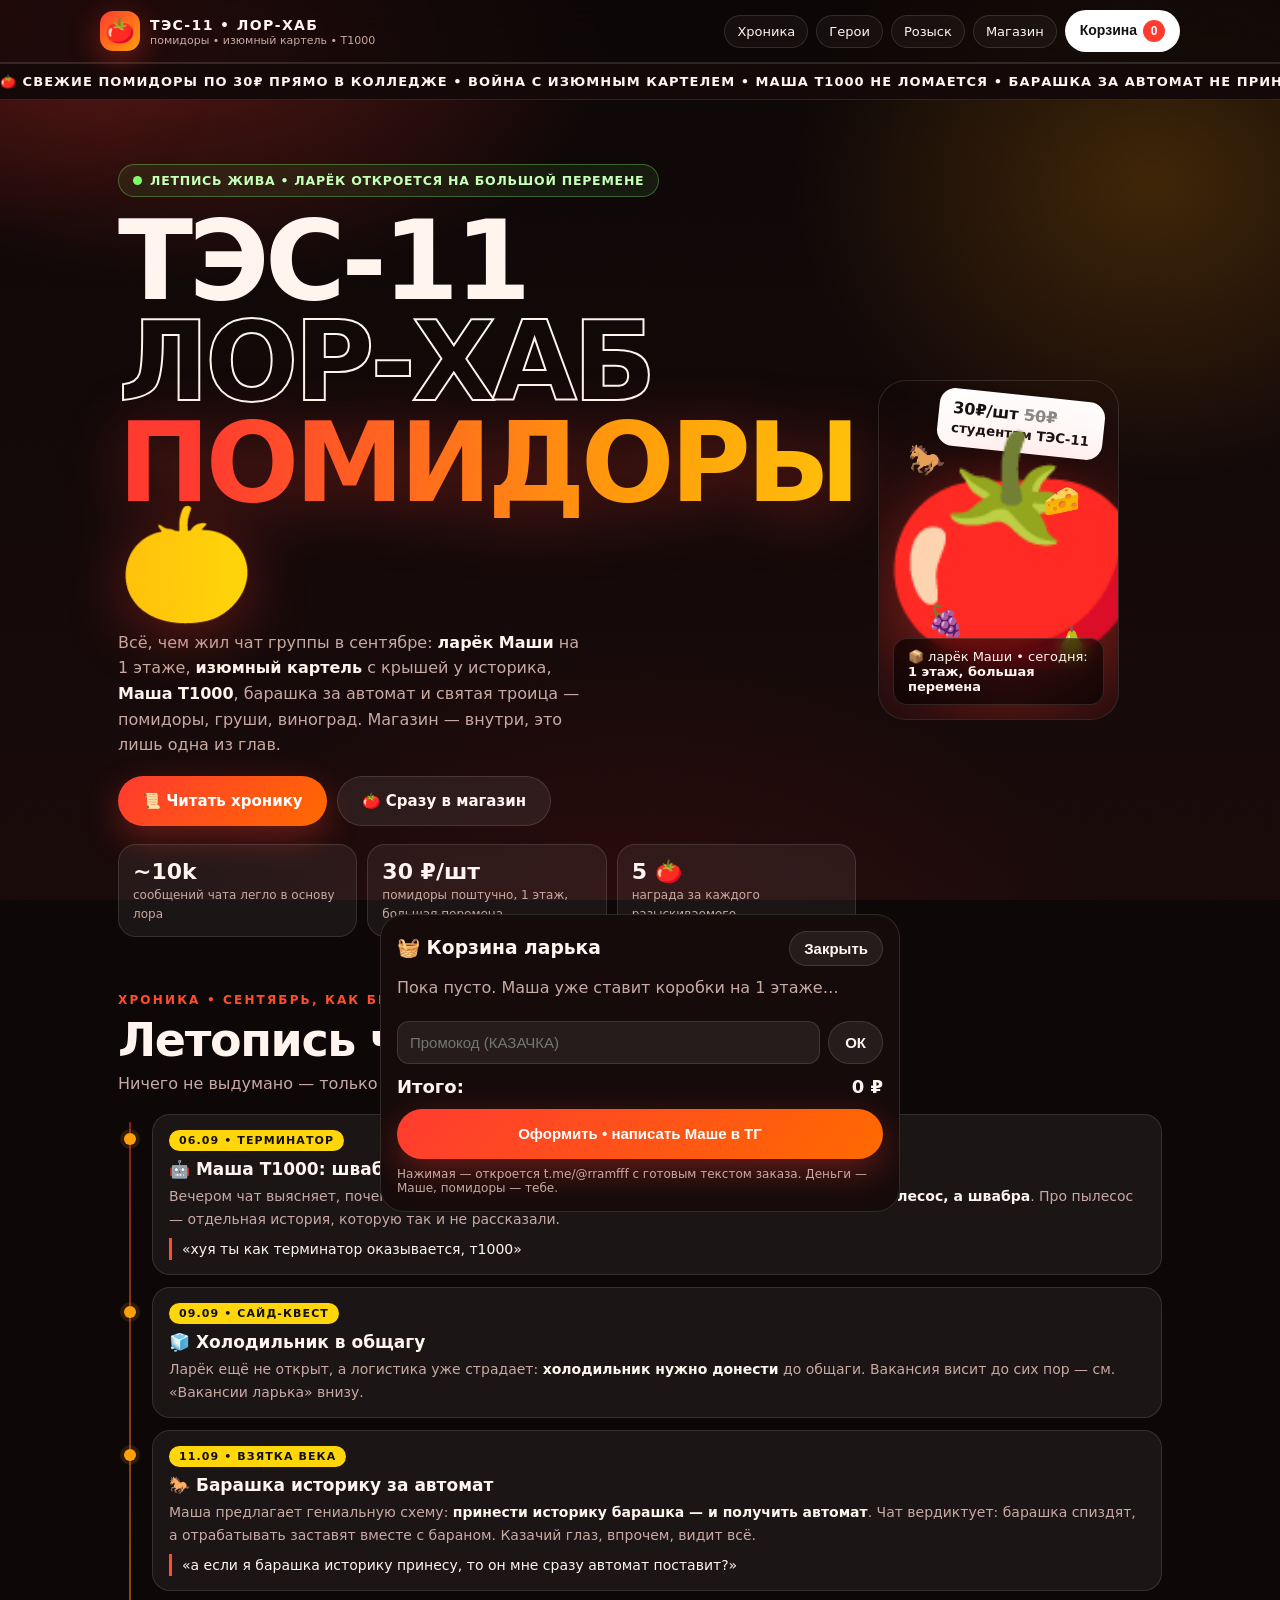
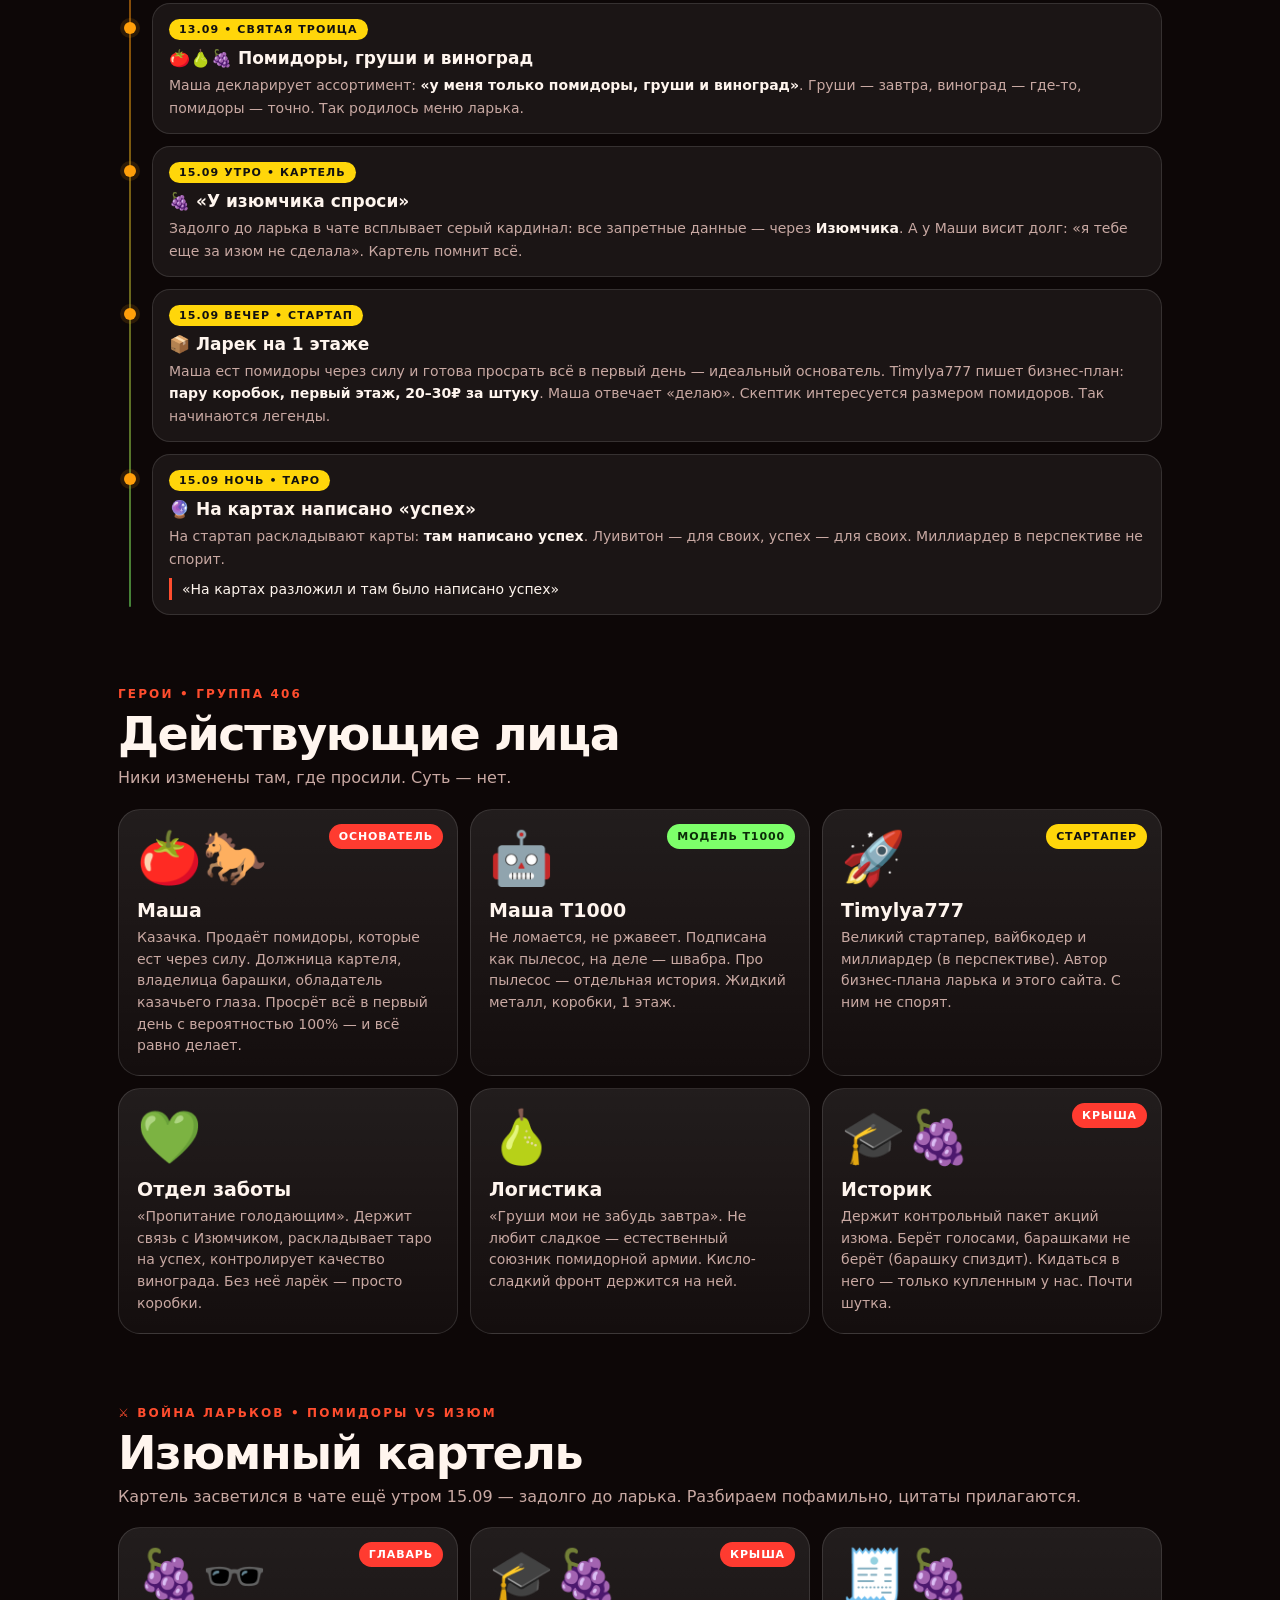
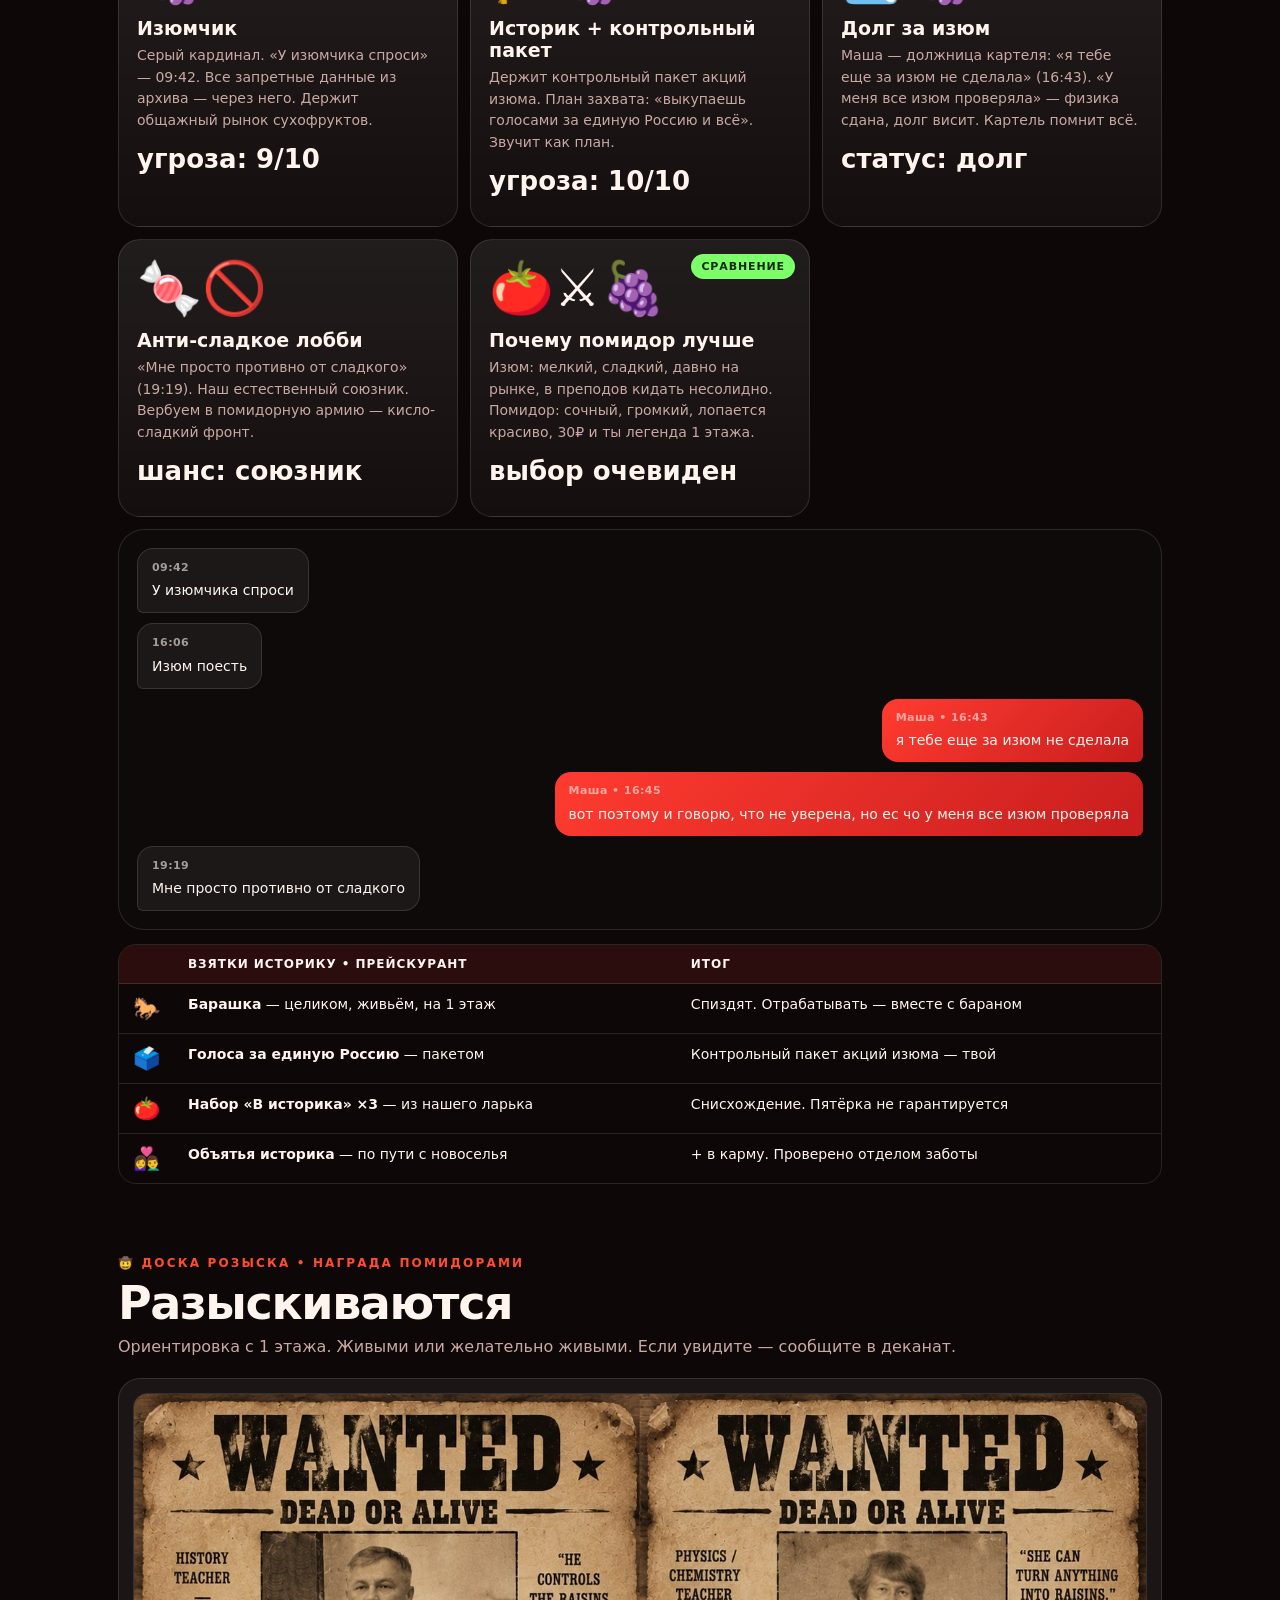
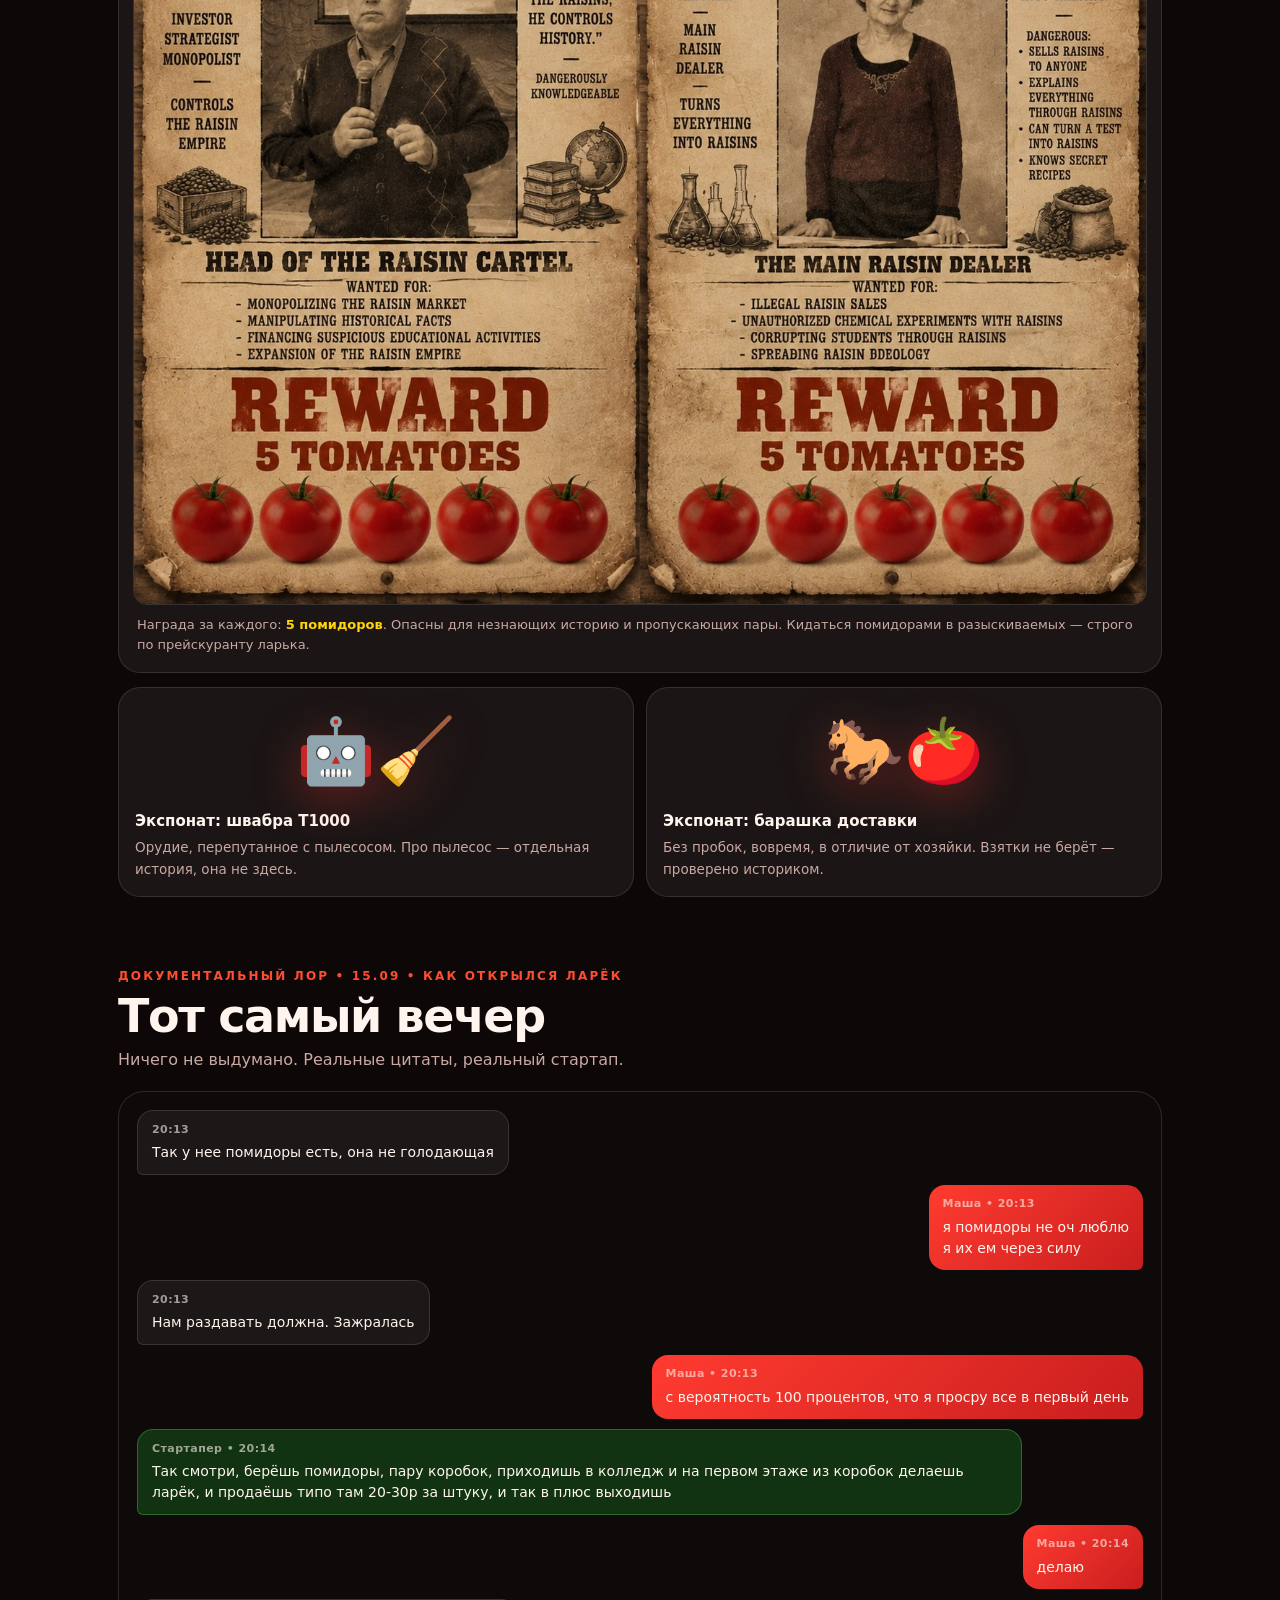
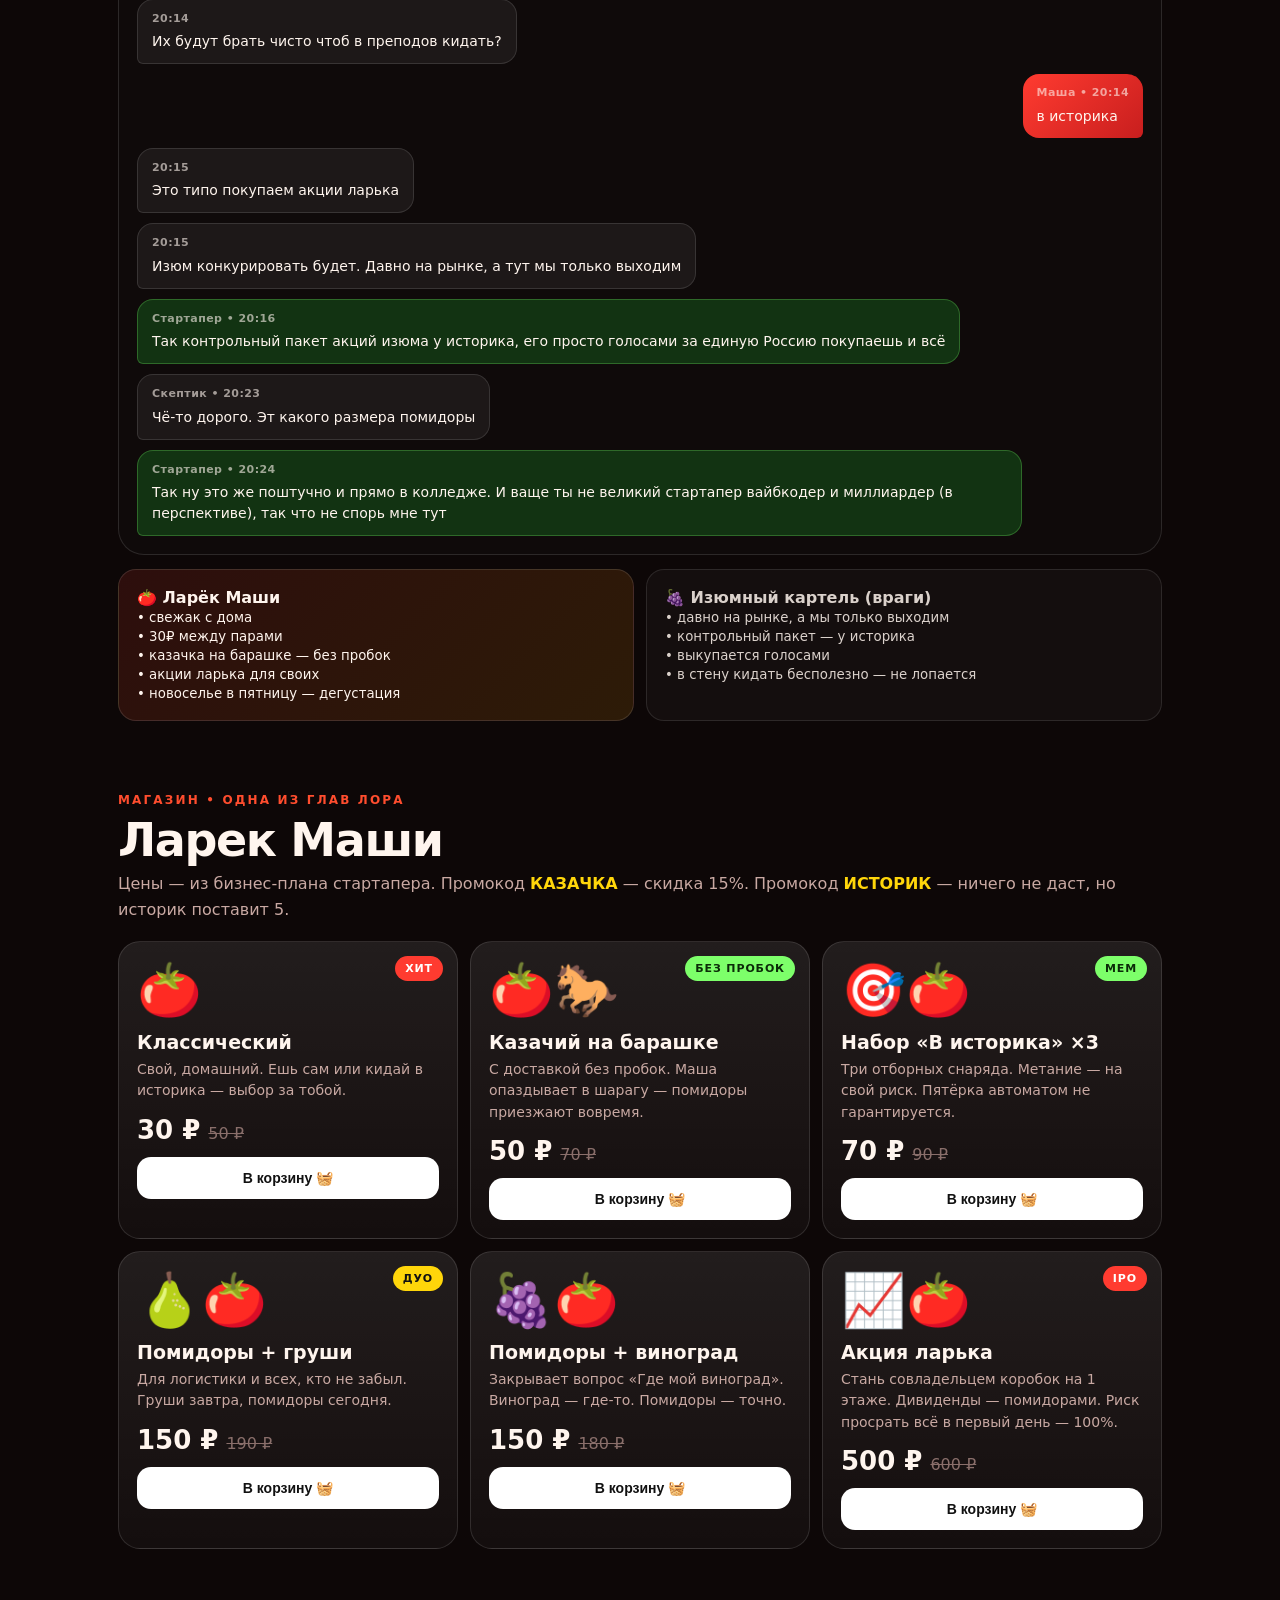
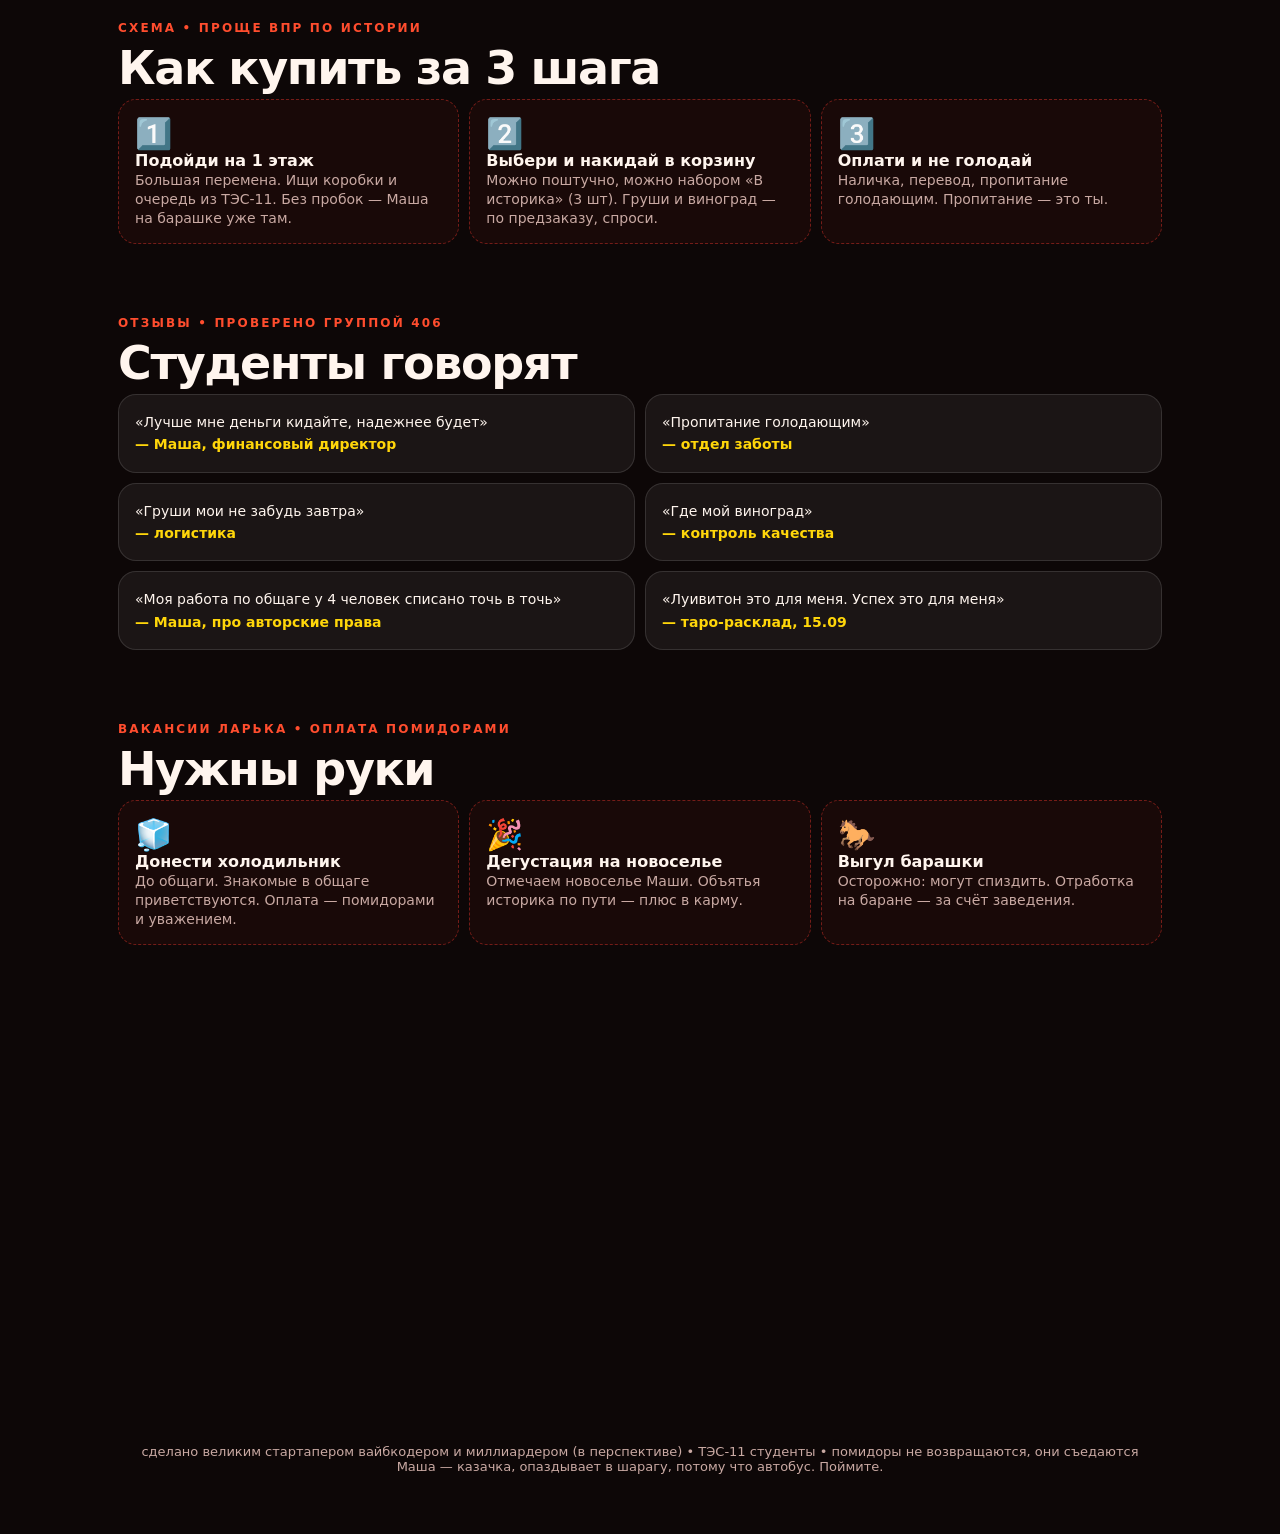
==== index.html @ 666fe6f1 "feat: лор-хаб ТЭС-11 — хроника, герои, прейскурант взяток, вакансии; магазин как раздел" ====
<!DOCTYPE html>
<html lang="ru">
<head>
<meta charset="UTF-8">
<meta name="viewport" content="width=device-width, initial-scale=1.0, viewport-fit=cover">
<title>ТЭС-11 • ЛОР-ХАБ — помидоры, изюмный картель и Маша Т1000</title>
<meta name="description" content="Лор чата ТЭС-11: ларек Маши с помидорами, изюмный картель, барашка за автомат, доска розыска. Магазин внутри.">
<meta property="og:title" content="ТЭС-11 • ЛОР-ХАБ 🍅">
<meta property="og:description" content="Помидоры, изюмный картель, Маша Т1000. Магазин внутри — по 30₽.">
<meta property="og:image" content="img/rozysk-v2.jpg">
<style>
*{margin:0;padding:0;box-sizing:border-box}
:root{
  --bg:#0d0707; --bg2:#1a0b0b; --card:rgba(255,255,255,.06);
  --red:#ff3b30; --tom:#ff4d2e; --green:#7dff6a; --yellow:#ffd60a;
  --txt:#fff5ee; --mut:#c9a9a3; --line:rgba(255,255,255,.12);
  --r:22px;
}
html{scroll-behavior:smooth}
body{background:var(--bg);color:var(--txt);font-family:system-ui,-apple-system,'Segoe UI',Roboto,Arial,sans-serif;overflow-x:hidden;min-height:100vh}
body::before{content:"";position:fixed;inset:0;z-index:-2;
  background:
    radial-gradient(700px 400px at 15% 5%, #ff3b3044, transparent 60%),
    radial-gradient(600px 500px at 90% 20%, #ff9f0a33, transparent 60%),
    radial-gradient(800px 600px at 50% 110%, #7d101033, transparent 60%),
    linear-gradient(180deg,#0d0707,#1a0b0b);}
.grain{position:fixed;inset:0;z-index:50;pointer-events:none;opacity:.07;mix-blend-mode:overlay;
  background-image:url("data:image/svg+xml,%3Csvg xmlns='http://www.w3.org/2000/svg' width='120' height='120'%3E%3Cfilter id='n'%3E%3CfeTurbulence baseFrequency='.9'/%3E%3C/filter%3E%3Crect width='120' height='120' filter='url(%23n)' opacity='.6'/%3E%3C/svg%3E");}
#glow{position:fixed;width:520px;height:520px;left:0;top:0;z-index:-1;pointer-events:none;
  background:radial-gradient(circle, #ff3b3026, transparent 65%);transform:translate(-50%,-50%);}
.wrap{max-width:1080px;margin:0 auto;padding:0 18px}
/* NAV */
nav{position:sticky;top:0;z-index:20;backdrop-filter:blur(16px);background:rgba(13,7,7,.72);border-bottom:1px solid var(--line)}
.nav-in{display:flex;align-items:center;gap:10px;padding:10px 0}
.logo{width:40px;height:40px;flex:none;border-radius:13px;display:grid;place-items:center;font-size:24px;
  background:linear-gradient(135deg,#ff3b30,#ff9f0a);box-shadow:0 8px 30px #ff3b3066;animation:bob 3s ease-in-out infinite}
@keyframes bob{0%,100%{transform:rotate(-6deg) scale(1)}50%{transform:rotate(6deg) scale(1.07)}}
.brand{min-width:0}
.brand b{font-size:14px;letter-spacing:.1em;white-space:nowrap}
.brand span{display:block;font-size:11px;color:var(--mut);white-space:nowrap;overflow:hidden;text-overflow:ellipsis}
.nav-links{margin-left:auto;display:flex;gap:8px;align-items:center;flex:none}
.nav-links a{color:var(--txt);text-decoration:none;font-size:13px;padding:8px 12px;border-radius:100px;border:1px solid var(--line);background:rgba(255,255,255,.04);white-space:nowrap}
.cart-btn{cursor:pointer;border:1px solid var(--line);background:#fff;color:#111;font-weight:800;border-radius:100px;padding:9px 14px;font-size:14px;white-space:nowrap;-webkit-tap-highlight-color:transparent}
@media(max-width:760px){
  .nav-links a{display:none}
  .brand b{font-size:12.5px}
  .brand span{font-size:10.5px}
  .cart-btn{padding:8px 12px;font-size:13px}
}
.cart-btn i{font-style:normal;background:#ff3b30;color:#fff;border-radius:100px;min-width:22px;height:22px;display:inline-grid;place-items:center;font-size:12px;padding:0 6px;margin-left:6px}
/* MARQUEE */
.marquee{overflow:hidden;white-space:nowrap;border-block:1px solid var(--line);background:#140808;padding:10px 0;font-weight:800;letter-spacing:.08em;font-size:13px}
.marquee div{display:inline-block;animation:mq 18s linear infinite}
@keyframes mq{to{transform:translateX(-50%)}}
/* HERO */
.hero{padding:44px 0 10px;display:grid;gap:22px}
@media(min-width:860px){.hero{grid-template-columns:1.15fr .85fr;align-items:center;padding:64px 0 20px}}
.badge{display:inline-flex;gap:8px;align-items:center;font-size:12.5px;font-weight:700;letter-spacing:.06em;
  border:1px solid #7dff6a55;background:#7dff6a14;color:#c6ffb8;padding:8px 14px;border-radius:100px}
.pulse{width:9px;height:9px;border-radius:50%;background:var(--green);box-shadow:0 0 0 0 #7dff6a88;animation:pl 1.6s infinite}
@keyframes pl{70%{box-shadow:0 0 0 10px transparent}100%{box-shadow:0 0 0 0 transparent}}
h1{font-size:clamp(40px,12vw,110px);line-height:.92;font-weight:900;letter-spacing:-.04em;margin:14px 0;overflow-wrap:break-word}
h1 .stroke{color:transparent;-webkit-text-stroke:2px var(--txt)}
h1 .tom{background:linear-gradient(92deg,#ff3b30 10%,#ff9f0a 60%,#ffd60a);-webkit-background-clip:text;background-clip:text;color:transparent;filter:drop-shadow(0 10px 30px #ff3b3055)}
.sub{color:var(--mut);font-size:16px;line-height:1.6;max-width:46ch}
.sub b{color:var(--txt)}
.cta-row{display:flex;gap:10px;flex-wrap:wrap;margin-top:18px}
.btn{border:0;cursor:pointer;border-radius:100px;padding:15px 24px;font-weight:900;font-size:15px;text-decoration:none;display:inline-flex;align-items:center;gap:8px}
.btn-red{background:linear-gradient(135deg,#ff3b30,#ff6a00);color:#fff;box-shadow:0 12px 34px #ff3b3055;transition:.2s}
.btn-red:hover{transform:translateY(-2px) scale(1.02)}
.btn-ghost{background:rgba(255,255,255,.07);color:var(--txt);border:1px solid var(--line)}
.stats{display:flex;gap:10px;flex-wrap:wrap;margin-top:18px}
.stat{flex:1;min-width:130px;background:var(--card);border:1px solid var(--line);border-radius:18px;padding:14px}
.stat b{font-size:22px;display:block}
.stat span{font-size:12px;color:var(--mut)}
/* Tomato visual */
.tom-stage{position:relative;min-height:340px;display:grid;place-items:center;background:radial-gradient(circle at 50% 60%, #ff3b3028, transparent 65%);border:1px solid var(--line);border-radius:28px;overflow:hidden}
.tom-big{font-size:clamp(140px,28vw,220px);filter:drop-shadow(0 30px 60px #ff3b3088);animation:bob 4s ease-in-out infinite;user-select:none}
.float{position:absolute;font-size:30px;opacity:.9;animation:fl 6s ease-in-out infinite}
@keyframes fl{0%,100%{transform:translateY(0) rotate(-10deg)}50%{transform:translateY(-22px) rotate(12deg)}}
.price-tag{position:absolute;right:14px;top:14px;background:#fff;color:#111;font-weight:900;border-radius:16px;padding:10px 14px;rotate:6deg;box-shadow:0 10px 30px #0008}
.price-tag s{color:#888;font-weight:600}
.larek{position:absolute;left:14px;bottom:14px;max-width:calc(100% - 28px);background:rgba(0,0,0,.6);backdrop-filter:blur(8px);border:1px solid var(--line);border-radius:14px;padding:10px 14px;font-size:13px}
@media(max-width:600px){
  .tom-stage{min-height:280px}
  .tom-big{font-size:min(44vw,170px)}
  .stats{gap:8px}
  .stat{min-width:calc(50% - 4px);flex:1 1 calc(50% - 4px);padding:12px}
  .stat b{font-size:19px}
  section{padding:28px 0}
  .card p{min-height:0}
}
/* SECTION */
section{padding:36px 0}
h2{font-size:clamp(28px,5vw,46px);letter-spacing:-.03em;line-height:1;margin-bottom:8px}
.kicker{color:var(--tom);font-weight:800;letter-spacing:.18em;font-size:12px;margin-bottom:10px}
.lead{color:var(--mut);margin-bottom:18px;line-height:1.6}
/* TIMELINE */
.tl{position:relative;display:grid;gap:12px;margin-top:6px}
.tl::before{content:"";position:absolute;left:11px;top:8px;bottom:8px;width:2px;background:linear-gradient(180deg,#ff3b30,#ff9f0a,#7dff6a);opacity:.5;border-radius:2px}
.tl-item{position:relative;margin-left:34px;background:var(--card);border:1px solid var(--line);border-radius:18px;padding:14px 16px}
.tl-item::before{content:"";position:absolute;left:-29px;top:18px;width:12px;height:12px;border-radius:50%;background:#ff9f0a;box-shadow:0 0 0 4px #ff9f0a22}
.tl-date{display:inline-block;font-size:11px;font-weight:800;letter-spacing:.1em;color:#111;background:var(--yellow);border-radius:100px;padding:4px 10px;margin-bottom:8px}
.tl-item h3{font-size:17px;margin-bottom:6px}
.tl-item p{color:var(--mut);font-size:14px;line-height:1.6}
.tl-item p b{color:var(--txt)}
.tl-item q{display:block;color:var(--txt);font-size:14px;line-height:1.6;border-left:3px solid var(--tom);padding-left:10px;margin-top:8px;quotes:"«" "»"}
/* CATALOG */
.grid{display:grid;gap:12px}
@media(min-width:720px){.grid{grid-template-columns:1fr 1fr}}
@media(min-width:1020px){.grid{grid-template-columns:1fr 1fr 1fr}}
.card{background:linear-gradient(180deg,rgba(255,255,255,.09),rgba(255,255,255,.03));border:1px solid var(--line);border-radius:var(--r);padding:18px;position:relative;overflow:hidden;transition:.2s}
.card:hover{transform:translateY(-4px);border-color:#ff3b3066}
.card .em{font-size:52px}
.card h3{margin:10px 0 6px;font-size:19px}
.card p{color:var(--mut);font-size:14px;line-height:1.55;min-height:44px}
.tag{position:absolute;top:14px;right:14px;font-size:11px;font-weight:800;letter-spacing:.08em;background:var(--yellow);color:#111;padding:6px 10px;border-radius:100px}
.tag.hot{background:#ff3b30;color:#fff}
.tag.meme{background:#7dff6a;color:#0b2b08}
.price{display:flex;align-items:baseline;gap:8px;margin:12px 0}
.price b{font-size:26px}
.price s{color:#8a6f6b}
.add{width:100%;border:0;cursor:pointer;border-radius:14px;padding:13px;font-weight:900;font-size:14px;background:#fff;color:#111}
.add:hover{background:var(--yellow)}
/* CHAT */
.chat{background:#0f0a0a;border:1px solid var(--line);border-radius:26px;padding:18px;display:grid;gap:10px}
.msg{max-width:88%;padding:11px 14px;border-radius:16px;font-size:14px;line-height:1.5;border:1px solid var(--line);overflow-wrap:anywhere}
.msg small{display:block;opacity:.6;font-size:11px;margin-bottom:4px;font-weight:700;letter-spacing:.04em}
.m-left{background:rgba(255,255,255,.06);border-bottom-left-radius:6px;justify-self:start}
.m-right{background:linear-gradient(135deg,#ff3b30,#c81e1e);border:0;justify-self:end;border-bottom-right-radius:6px}
.m-green{background:#123312;border-color:#7dff6a44;justify-self:start;border-bottom-left-radius:6px}
/* STEPS / VS */
.steps{display:grid;gap:10px}
@media(min-width:760px){.steps{grid-template-columns:1fr 1fr 1fr}}
.step{border:1px dashed #ff3b3066;border-radius:18px;padding:16px;background:#ff3b300d}
.step b{font-size:30px}
.vs{display:grid;gap:12px;margin-top:14px}
@media(min-width:760px){.vs{grid-template-columns:1fr 1fr}}
.vs div{border-radius:18px;padding:18px;border:1px solid var(--line)}
.vs .us{background:linear-gradient(135deg,#ff3b3022,#ff9f0a22)}
.vs .them{background:rgba(255,255,255,.04);opacity:.85}
/* BRIBE TABLE */
.bribe{width:100%;border-collapse:separate;border-spacing:0;margin-top:14px;font-size:14px;overflow:hidden;border:1px solid var(--line);border-radius:18px}
.bribe th,.bribe td{text-align:left;padding:12px 14px;border-bottom:1px solid var(--line);vertical-align:top}
.bribe tr:last-child th,.bribe tr:last-child td{border-bottom:0}
.bribe th{background:rgba(255,59,48,.12);font-size:12px;letter-spacing:.08em}
.bribe td:first-child{font-size:22px;text-align:center;width:52px}
/* REVIEWS */
.rev{display:grid;gap:10px}
@media(min-width:760px){.rev{grid-template-columns:1fr 1fr}}
.rev blockquote{background:var(--card);border:1px solid var(--line);border-radius:18px;padding:16px;font-size:14px;line-height:1.6}
.rev blockquote b{color:var(--yellow)}
/* ORDER */
.order{background:linear-gradient(135deg,#ff3b30,#a31212);border-radius:28px;padding:26px;position:relative;overflow:hidden}
.order::after{content:"🍅";position:absolute;right:-20px;bottom:-40px;font-size:200px;opacity:.18;rotate:-12deg}
.order h2{color:#fff}
.form{display:grid;gap:10px;margin-top:16px;position:relative;z-index:1}
.form input,.form select{background:rgba(0,0,0,.35);border:1px solid rgba(255,255,255,.3);color:#fff;border-radius:14px;padding:14px;font-size:15px;width:100%;outline:none}
.form input::placeholder{color:#ffd9d4}
.form button{border:0;border-radius:14px;padding:16px;font-weight:900;font-size:16px;background:#fff;cursor:pointer}
/* CART drawer */
#scrim{position:fixed;inset:0;z-index:55;background:rgba(0,0,0,.55);opacity:0;pointer-events:none;transition:.3s}
#scrim.open{opacity:1;pointer-events:auto}
#drawer{position:fixed;left:0;right:0;bottom:0;z-index:60;background:#160b0b;border-top:1px solid var(--line);border-radius:24px 24px 0 0;padding:16px 16px calc(16px + env(safe-area-inset-bottom));transform:translateY(110%);transition:.3s;max-height:88vh;max-height:88dvh;overflow-y:auto;overflow-x:hidden;overscroll-behavior:contain;-webkit-overflow-scrolling:touch}
#drawer.open{transform:none}
@media(min-width:640px){#drawer{left:50%;right:auto;bottom:16px;width:min(520px,calc(100vw - 32px));transform:translate(-50%,110%);border:1px solid var(--line);border-radius:24px}#drawer.open{transform:translate(-50%,0)}}
#drawer .row{display:flex;flex-wrap:wrap;justify-content:space-between;align-items:center;gap:6px 10px;padding:10px 0;border-bottom:1px dashed rgba(255,255,255,.14);font-size:14px;min-width:0}
#drawer .row>span:first-child{flex:1 1 150px;min-width:0;overflow-wrap:anywhere;word-break:break-word;line-height:1.4}
#drawer .qty{flex:none;white-space:nowrap;display:flex;align-items:center;gap:6px;margin-left:auto;max-width:100%}
#drawer .qty button{background:none;border:1px solid var(--line);color:#fff;border-radius:10px;min-width:34px;min-height:34px;font-size:16px;cursor:pointer;-webkit-tap-highlight-color:transparent}
.promo{display:flex;gap:8px;margin:12px 0;flex-wrap:wrap}
.promo input{flex:1 1 160px;min-width:0;background:rgba(255,255,255,.07);border:1px solid var(--line);border-radius:12px;padding:12px;color:#fff;font-size:15px}
.promo button{flex:none}
#checkoutBtn{white-space:normal;text-align:center;line-height:1.35;overflow-wrap:anywhere}
@media(max-width:480px){
  #drawer{padding:14px 12px calc(14px + env(safe-area-inset-bottom))}
  #drawer .row{font-size:13px}
  #drawer .qty button{min-width:32px;min-height:32px}
  .promo button{flex:1 1 100%;padding:12px}
}
footer{padding:30px 0 60px;color:var(--mut);font-size:13px;text-align:center}
.poster{margin-top:14px;background:var(--card);border:1px solid var(--line);border-radius:22px;padding:14px}
.poster img{width:100%;height:auto;display:block;border-radius:14px;border:1px solid var(--line)}
.poster figcaption{color:var(--mut);font-size:13px;line-height:1.6;padding:10px 4px 2px}
.poster figcaption b{color:var(--yellow)}
.gallery{display:grid;gap:12px;margin-top:14px}
@media(min-width:760px){.gallery{grid-template-columns:1fr 1fr}}
.shot{border:1px solid var(--line);border-radius:22px;overflow:hidden;background:var(--card)}
.shot .art{font-size:64px;text-align:center;padding:26px 12px 8px;filter:drop-shadow(0 12px 24px #ff3b3055)}
.shot figcaption{padding:12px 16px 16px;font-size:13.5px;line-height:1.6;color:var(--mut)}
.shot figcaption b{color:var(--txt);display:block;font-size:15px;margin-bottom:4px}
.reveal{opacity:0;transform:translateY(18px);transition:.6s}
.reveal.on{opacity:1;transform:none}
#boom{position:fixed;inset:0;pointer-events:none;z-index:99;font-size:28px}
</style>
</head>
<body>
<div class="grain"></div><div id="glow"></div><div id="boom"></div>

<nav><div class="wrap nav-in">
  <div class="logo">🍅</div>
  <div class="brand"><b>ТЭС-11 • ЛОР-ХАБ</b><span>помидоры • изюмный картель • Т1000</span></div>
  <div class="nav-links">
    <a href="#lore">Хроника</a>
    <a href="#heroes">Герои</a>
    <a href="#rozysk">Розыск</a>
    <a href="#catalog">Магазин</a>
    <button class="cart-btn" onclick="toggleCart()">Корзина<i id="count">0</i></button>
  </div>
</div></nav>

<div class="marquee"><div>🍅 СВЕЖИЕ ПОМИДОРЫ ПО 30₽ ПРЯМО В КОЛЛЕДЖЕ • ВОЙНА С ИЗЮМНЫМ КАРТЕЛЕМ • МАША Т1000 НЕ ЛОМАЕТСЯ • БАРАШКА ЗА АВТОМАТ НЕ ПРИНИМАЕТСЯ • КАЗАЧИЙ ГЛАЗ ВИДИТ ВСЁ • ГРУШИ НЕ ЗАБУДЬ •&nbsp;🍅 СВЕЖИЕ ПОМИДОРЫ ПО 30₽ ПРЯМО В КОЛЛЕДЖЕ • ВОЙНА С ИЗЮМНЫМ КАРТЕЛЕМ • МАША Т1000 НЕ ЛОМАЕТСЯ • БАРАШКА ЗА АВТОМАТ НЕ ПРИНИМАЕТСЯ • КАЗАЧИЙ ГЛАЗ ВИДИТ ВСЁ • ГРУШИ НЕ ЗАБУДЬ •&nbsp;</div></div>

<div class="wrap">
<header class="hero">
  <div>
    <span class="badge"><span class="pulse"></span><span id="open">ЛЕТПИСЬ ЖИВА • ЗАПИСАНО ИЗ ЧАТА</span></span>
    <h1>ТЭС-11<br><span class="stroke">ЛОР-ХАБ</span><br><span class="tom">ПОМИДОРЫ 🍅</span></h1>
    <p class="sub">Всё, чем жил чат группы в сентябре: <b>ларёк Маши</b> на 1 этаже, <b>изюмный картель</b> с крышей у историка, <b>Маша Т1000</b>, барашка за автомат и святая троица — помидоры, груши, виноград. Магазин — внутри, это лишь одна из глав.</p>
    <div class="cta-row">
      <a class="btn btn-red" href="#lore">📜 Читать хронику</a>
      <a class="btn btn-ghost" href="#catalog">🍅 Сразу в магазин</a>
    </div>
    <div class="stats">
      <div class="stat"><b>~10k</b><span>сообщений чата легло в основу лора</span></div>
      <div class="stat"><b>30 ₽/шт</b><span>помидоры поштучно, 1 этаж, большая перемена</span></div>
      <div class="stat"><b>5 🍅</b><span>награда за каждого разыскиваемого</span></div>
    </div>
  </div>
  <div class="tom-stage">
    <div class="price-tag">30₽/шт <s>50₽</s><br><small>студентам ТЭС-11</small></div>
    <div class="tom-big">🍅</div>
    <span class="float" style="left:12%;top:18%">🐎</span>
    <span class="float" style="right:16%;top:30%;animation-delay:1s">🧀</span>
    <span class="float" style="left:20%;bottom:24%;animation-delay:2s">🍇</span>
    <span class="float" style="right:12%;bottom:18%;animation-delay:.5s">🍐</span>
    <div class="larek">📦 ларёк Маши • сегодня: <b id="today">1 этаж, большая перемена</b></div>
  </div>
</header>

<section id="lore">
  <div class="kicker">ХРОНИКА • СЕНТЯБРЬ, КАК БЫЛО</div>
  <h2>Летопись чата</h2>
  <p class="lead">Ничего не выдумано — только реальные события. Даты настоящие.</p>
  <div class="tl">
    <div class="tl-item reveal"><span class="tl-date">06.09 • ТЕРМИНАТОР</span><h3>🤖 Маша Т1000: швабра, пылесос и отдельная история</h3><p>Вечером чат выясняет, почему Маша подписана как «пылесос». Оказывается — там <b>даже не пылесос, а швабра</b>. Про пылесос — отдельная история, которую так и не рассказали.</p><q>хуя ты как терминатор оказывается, т1000</q></div>
    <div class="tl-item reveal"><span class="tl-date">09.09 • САЙД-КВЕСТ</span><h3>🧊 Холодильник в общагу</h3><p>Ларёк ещё не открыт, а логистика уже страдает: <b>холодильник нужно донести</b> до общаги. Вакансия висит до сих пор — см. «Вакансии ларька» внизу.</p></div>
    <div class="tl-item reveal"><span class="tl-date">11.09 • ВЗЯТКА ВЕКА</span><h3>🐎 Барашка историку за автомат</h3><p>Маша предлагает гениальную схему: <b>принести историку барашка — и получить автомат</b>. Чат вердиктует: барашка спиздят, а отрабатывать заставят вместе с бараном. Казачий глаз, впрочем, видит всё.</p><q>а если я барашка историку принесу, то он мне сразу автомат поставит?</q></div>
    <div class="tl-item reveal"><span class="tl-date">13.09 • СВЯТАЯ ТРОИЦА</span><h3>🍅🍐🍇 Помидоры, груши и виноград</h3><p>Маша декларирует ассортимент: <b>«у меня только помидоры, груши и виноград»</b>. Груши — завтра, виноград — где-то, помидоры — точно. Так родилось меню ларька.</p></div>
    <div class="tl-item reveal"><span class="tl-date">15.09 УТРО • КАРТЕЛЬ</span><h3>🍇 «У изюмчика спроси»</h3><p>Задолго до ларька в чате всплывает серый кардинал: все запретные данные — через <b>Изюмчика</b>. А у Маши висит долг: «я тебе еще за изюм не сделала». Картель помнит всё.</p></div>
    <div class="tl-item reveal"><span class="tl-date">15.09 ВЕЧЕР • СТАРТАП</span><h3>📦 Ларек на 1 этаже</h3><p>Маша ест помидоры через силу и готова просрать всё в первый день — идеальный основатель. Timylya777 пишет бизнес-план: <b>пару коробок, первый этаж, 20–30₽ за штуку</b>. Маша отвечает «делаю». Скептик интересуется размером помидоров. Так начинаются легенды.</p></div>
    <div class="tl-item reveal"><span class="tl-date">15.09 НОЧЬ • ТАРО</span><h3>🔮 На картах написано «успех»</h3><p>На стартап раскладывают карты: <b>там написано успех</b>. Луивитон — для своих, успех — для своих. Миллиардер в перспективе не спорит.</p><q>На картах разложил и там было написано успех</q></div>
  </div>
</section>

<section id="heroes">
  <div class="kicker">ГЕРОИ • ГРУППА 406</div>
  <h2>Действующие лица</h2>
  <p class="lead">Ники изменены там, где просили. Суть — нет.</p>
  <div class="grid">
    <div class="card reveal on"><div class="em">🍅🐎</div><span class="tag hot">ОСНОВАТЕЛЬ</span><h3>Маша</h3><p>Казачка. Продаёт помидоры, которые ест через силу. Должница картеля, владелица барашки, обладатель казачьего глаза. Просрёт всё в первый день с вероятностью 100% — и всё равно делает.</p></div>
    <div class="card reveal on"><div class="em">🤖</div><span class="tag meme">МОДЕЛЬ Т1000</span><h3>Маша Т1000</h3><p>Не ломается, не ржавеет. Подписана как пылесос, на деле — швабра. Про пылесос — отдельная история. Жидкий металл, коробки, 1 этаж.</p></div>
    <div class="card reveal on"><div class="em">🚀</div><span class="tag">СТАРТАПЕР</span><h3>Timylya777</h3><p>Великий стартапер, вайбкодер и миллиардер (в перспективе). Автор бизнес-плана ларька и этого сайта. С ним не спорят.</p></div>
    <div class="card reveal on"><div class="em">💚</div><h3>Отдел заботы</h3><p>«Пропитание голодающим». Держит связь с Изюмчиком, раскладывает таро на успех, контролирует качество винограда. Без неё ларёк — просто коробки.</p></div>
    <div class="card reveal on"><div class="em">🍐</div><h3>Логистика</h3><p>«Груши мои не забудь завтра». Не любит сладкое — естественный союзник помидорной армии. Кисло-сладкий фронт держится на ней.</p></div>
    <div class="card reveal on"><div class="em">🎓🍇</div><span class="tag hot">КРЫША</span><h3>Историк</h3><p>Держит контрольный пакет акций изюма. Берёт голосами, барашками не берёт (барашку спиздит). Кидаться в него — только купленным у нас. Почти шутка.</p></div>
  </div>
</section>

<section id="enemies">
  <div class="kicker">⚔️ ВОЙНА ЛАРЬКОВ • ПОМИДОРЫ VS ИЗЮМ</div>
  <h2>Изюмный картель</h2>
  <p class="lead">Картель засветился в чате ещё утром 15.09 — задолго до ларька. Разбираем пофамильно, цитаты прилагаются.</p>
  <div class="grid">
    <div class="card reveal on"><div class="em">🍇🕶️</div><span class="tag hot">ГЛАВАРЬ</span><h3>Изюмчик</h3><p>Серый кардинал. «У изюмчика спроси» — 09:42. Все запретные данные из архива — через него. Держит общажный рынок сухофруктов.</p><div class="price"><b>угроза: 9/10</b></div></div>
    <div class="card reveal on"><div class="em">🎓🍇</div><span class="tag hot">КРЫША</span><h3>Историк + контрольный пакет</h3><p>Держит контрольный пакет акций изюма. План захвата: «выкупаешь голосами за единую Россию и всё». Звучит как план.</p><div class="price"><b>угроза: 10/10</b></div></div>
    <div class="card reveal on"><div class="em">🧾🍇</div><h3>Долг за изюм</h3><p>Маша — должница картеля: «я тебе еще за изюм не сделала» (16:43). «У меня все изюм проверяла» — физика сдана, долг висит. Картель помнит всё.</p><div class="price"><b>статус: долг</b></div></div>
    <div class="card reveal on"><div class="em">🍬🚫</div><h3>Анти-сладкое лобби</h3><p>«Мне просто противно от сладкого» (19:19). Наш естественный союзник. Вербуем в помидорную армию — кисло-сладкий фронт.</p><div class="price"><b>шанс: союзник</b></div></div>
    <div class="card reveal on"><div class="em">🍅⚔️🍇</div><span class="tag meme">СРАВНЕНИЕ</span><h3>Почему помидор лучше</h3><p>Изюм: мелкий, сладкий, давно на рынке, в преподов кидать несолидно.<br>Помидор: сочный, громкий, лопается красиво, 30₽ и ты легенда 1 этажа.</p><div class="price"><b>выбор очевиден</b></div></div>
  </div>
  <div class="chat reveal" style="margin-top:12px">
    <div class="msg m-left"><small>09:42</small>У изюмчика спроси</div>
    <div class="msg m-left"><small>16:06</small>Изюм поесть</div>
    <div class="msg m-right"><small>Маша • 16:43</small>я тебе еще за изюм не сделала</div>
    <div class="msg m-right"><small>Маша • 16:45</small>вот поэтому и говорю, что не уверена, но ес чо у меня все изюм проверяла</div>
    <div class="msg m-left"><small>19:19</small>Мне просто противно от сладкого</div>
  </div>
  <table class="bribe reveal">
    <tr><th></th><th>ВЗЯТКИ ИСТОРИКУ • ПРЕЙСКУРАНТ</th><th>ИТОГ</th></tr>
    <tr><td>🐎</td><td><b>Барашка</b> — целиком, живьём, на 1 этаж</td><td>Спиздят. Отрабатывать — вместе с бараном</td></tr>
    <tr><td>🗳️</td><td><b>Голоса за единую Россию</b> — пакетом</td><td>Контрольный пакет акций изюма — твой</td></tr>
    <tr><td>🍅</td><td><b>Набор «В историка» ×3</b> — из нашего ларька</td><td>Снисхождение. Пятёрка не гарантируется</td></tr>
    <tr><td>👩‍❤️‍👨</td><td><b>Объятья историка</b> — по пути с новоселья</td><td>+ в карму. Проверено отделом заботы</td></tr>
  </table>
</section>

<section id="rozysk">
  <div class="kicker">🤠 ДОСКА РОЗЫСКА • НАГРАДА ПОМИДОРАМИ</div>
  <h2>Разыскиваются</h2>
  <p class="lead">Ориентировка с 1 этажа. Живыми или желательно живыми. Если увидите — сообщите в деканат.</p>
  <figure class="poster reveal">
    <img src="img/rozysk-v2.jpg" alt="Плакаты «Wanted» — глава изюмного картеля и главный дилер, награда 5 помидоров" loading="lazy">
    <figcaption>Награда за каждого: <b>5 помидоров</b>. Опасны для незнающих историю и пропускающих пары. Кидаться помидорами в разыскиваемых — строго по прейскуранту ларька.</figcaption>
  </figure>
  <div class="gallery">
    <figure class="shot reveal"><div class="art">🤖🧹</div><figcaption><b>Экспонат: швабра Т1000</b>Орудие, перепутанное с пылесосом. Про пылесос — отдельная история, она не здесь.</figcaption></figure>
    <figure class="shot reveal"><div class="art">🐎🍅</div><figcaption><b>Экспонат: барашка доставки</b>Без пробок, вовремя, в отличие от хозяйки. Взятки не берёт — проверено историком.</figcaption></figure>
  </div>
</section>

<section id="chat">
  <div class="kicker">ДОКУМЕНТАЛЬНЫЙ ЛОР • 15.09 • КАК ОТКРЫЛСЯ ЛАРЁК</div>
  <h2>Тот самый вечер</h2>
  <p class="lead">Ничего не выдумано. Реальные цитаты, реальный стартап.</p>
  <div class="chat reveal">
    <div class="msg m-left"><small>20:13</small>Так у нее помидоры есть, она не голодающая</div>
    <div class="msg m-right"><small>Маша • 20:13</small>я помидоры не оч люблю<br>я их ем через силу</div>
    <div class="msg m-left"><small>20:13</small>Нам раздавать должна. Зажралась</div>
    <div class="msg m-right"><small>Маша • 20:13</small>с вероятность 100 процентов, что я просру все в первый день</div>
    <div class="msg m-green"><small>Стартапер • 20:14</small>Так смотри, берёшь помидоры, пару коробок, приходишь в колледж и на первом этаже из коробок делаешь ларёк, и продаёшь типо там 20-30р за штуку, и так в плюс выходишь</div>
    <div class="msg m-right"><small>Маша • 20:14</small>делаю</div>
    <div class="msg m-left"><small>20:14</small>Их будут брать чисто чтоб в преподов кидать?</div>
    <div class="msg m-right"><small>Маша • 20:14</small>в историка</div>
    <div class="msg m-left"><small>20:15</small>Это типо покупаем акции ларька</div>
    <div class="msg m-left"><small>20:15</small>Изюм конкурировать будет. Давно на рынке, а тут мы только выходим</div>
    <div class="msg m-green"><small>Стартапер • 20:16</small>Так контрольный пакет акций изюма у историка, его просто голосами за единую Россию покупаешь и всё</div>
    <div class="msg m-left"><small>Скептик • 20:23</small>Чё-то дорого. Эт какого размера помидоры</div>
    <div class="msg m-green"><small>Стартапер • 20:24</small>Так ну это же поштучно и прямо в колледже. И ваще ты не великий стартапер вайбкодер и миллиардер (в перспективе), так что не спорь мне тут</div>
  </div>

  <div class="vs">
    <div class="us"><b>🍅 Ларёк Маши</b><br><small>• свежак с дома<br>• 30₽ между парами<br>• казачка на барашке — без пробок<br>• акции ларька для своих<br>• новоселье в пятницу — дегустация</small></div>
    <div class="them"><b>🍇 Изюмный картель (враги)</b><br><small>• давно на рынке, а мы только выходим<br>• контрольный пакет — у историка<br>• выкупается голосами<br>• в стену кидать бесполезно — не лопается</small></div>
  </div>
</section>

<section id="catalog">
  <div class="kicker">МАГАЗИН • ОДНА ИЗ ГЛАВ ЛОРА</div>
  <h2>Ларек Маши</h2>
  <p class="lead">Цены — из бизнес-плана стартапера. Промокод <b style="color:#ffd60a">КАЗАЧКА</b> — скидка 15%. Промокод <b style="color:#ffd60a">ИСТОРИК</b> — ничего не даст, но историк поставит 5.</p>
  <div class="grid" id="grid"></div>
</section>

<section>
  <div class="kicker">СХЕМА • ПРОЩЕ ВПР ПО ИСТОРИИ</div>
  <h2>Как купить за 3 шага</h2>
  <div class="steps">
    <div class="step reveal"><b>1️⃣</b><br><strong>Подойди на 1 этаж</strong><br><span style="color:var(--mut);font-size:14px">Большая перемена. Ищи коробки и очередь из ТЭС-11. Без пробок — Маша на барашке уже там.</span></div>
    <div class="step reveal"><b>2️⃣</b><br><strong>Выбери и накидай в корзину</strong><br><span style="color:var(--mut);font-size:14px">Можно поштучно, можно набором «В историка» (3 шт). Груши и виноград — по предзаказу, спроси.</span></div>
    <div class="step reveal"><b>3️⃣</b><br><strong>Оплати и не голодай</strong><br><span style="color:var(--mut);font-size:14px">Наличка, перевод, пропитание голодающим. Пропитание — это ты.</span></div>
  </div>
</section>

<section>
  <div class="kicker">ОТЗЫВЫ • ПРОВЕРЕНО ГРУППОЙ 406</div>
  <h2>Студенты говорят</h2>
  <div class="rev">
    <blockquote class="reveal">«Лучше мне деньги кидайте, надежнее будет»<br><b>— Маша, финансовый директор</b></blockquote>
    <blockquote class="reveal">«Пропитание голодающим»<br><b>— отдел заботы</b></blockquote>
    <blockquote class="reveal">«Груши мои не забудь завтра»<br><b>— логистика</b></blockquote>
    <blockquote class="reveal">«Где мой виноград»<br><b>— контроль качества</b></blockquote>
    <blockquote class="reveal">«Моя работа по общаге у 4 человек списано точь в точь»<br><b>— Маша, про авторские права</b></blockquote>
    <blockquote class="reveal">«Луивитон это для меня. Успех это для меня»<br><b>— таро-расклад, 15.09</b></blockquote>
  </div>
</section>

<section>
  <div class="kicker">ВАКАНСИИ ЛАРЬКА • ОПЛАТА ПОМИДОРАМИ</div>
  <h2>Нужны руки</h2>
  <div class="steps">
    <div class="step reveal"><b>🧊</b><br><strong>Донести холодильник</strong><br><span style="color:var(--mut);font-size:14px">До общаги. Знакомые в общаге приветствуются. Оплата — помидорами и уважением.</span></div>
    <div class="step reveal"><b>🎉</b><br><strong>Дегустация на новоселье</strong><br><span style="color:var(--mut);font-size:14px">Отмечаем новоселье Маши. Объятья историка по пути — плюс в карму.</span></div>
    <div class="step reveal"><b>🐎</b><br><strong>Выгул барашки</strong><br><span style="color:var(--mut);font-size:14px">Осторожно: могут спиздить. Отработка на баране — за счёт заведения.</span></div>
  </div>
</section>

<section id="order">
  <div class="order reveal">
    <div class="kicker" style="color:#ffe9e6">ПРЕДЗАКАЗ • ЧТОБЫ МАША ВЗЯЛА ХВАТИТ КОРОБОК</div>
    <h2>Забронировать помидоры</h2>
    <p style="color:#ffe9e6;opacity:.9">Оставь имя — Маша привезёт на барашке. Оплата на месте. Кидать в историка — только купленными у нас (шутка. почти).</p>
    <div class="form">
      <input id="nm" placeholder="Твоё имя (например, MadG33k)">
      <select id="pk"><option>1 помидор — 30₽</option><option>3 помидора — 70₽ (в историка набор)</option><option>5 помидоров + груша — 150₽</option><option>Акция ларька — 500₽</option></select>
      <button onclick="order()">🍅 Заказать у Маши</button>
      <small id="ord" style="color:#fff"></small>
    </div>
  </div>
</section>

<footer>сделано великим стартапером вайбкодером и миллиардером (в перспективе) • ТЭС-11 студенты • помидоры не возвращаются, они съедаются<br>Маша — казачка, опаздывает в шарагу, потому что автобус. Поймите.</footer>
</div>

<div id="scrim" onclick="toggleCart(false)"></div>
<div id="drawer" role="dialog" aria-label="Корзина">
  <div style="display:flex;justify-content:space-between;align-items:center;gap:10px">
    <h3 style="min-width:0;overflow:hidden;text-overflow:ellipsis;white-space:nowrap">🧺 Корзина ларька</h3>
    <button class="btn btn-ghost" style="padding:8px 14px;flex:none" onclick="toggleCart()">Закрыть</button>
  </div>
  <div id="items"></div>
  <div class="promo"><input id="promo" placeholder="Промокод (КАЗАЧКА)" autocomplete="off"><button class="btn btn-ghost" style="padding:12px 16px;flex:none" onclick="applyPromo()">ОК</button></div>
  <div style="display:flex;justify-content:space-between;gap:10px;font-weight:900;font-size:18px"><span>Итого:</span><span id="total" style="white-space:nowrap">0 ₽</span></div>
  <button id="checkoutBtn" class="btn btn-red" style="width:100%;justify-content:center;margin-top:12px" onclick="checkout()">Оформить • написать Маше в ТГ</button>
  <p style="color:var(--mut);font-size:12px;margin-top:8px">Нажимая — откроется t.me/@rramfff с готовым текстом заказа. Деньги — Маше, помидоры — тебе.</p>
</div>

<script>
const PRODUCTS=[
 {id:1,em:"🍅",t:"Классический",d:"Свой, домашний. Ешь сам или кидай в историка — выбор за тобой.",p:30,old:50,tag:"ХИТ",cls:"hot"},
 {id:2,em:"🍅🐎",t:"Казачий на барашке",d:"С доставкой без пробок. Маша опаздывает в шарагу — помидоры приезжают вовремя.",p:50,old:70,tag:"БЕЗ ПРОБОК",cls:"meme"},
 {id:3,em:"🎯🍅",t:"Набор «В историка» ×3",d:"Три отборных снаряда. Метание — на свой риск. Пятёрка автоматом не гарантируется.",p:70,old:90,tag:"МЕМ",cls:"meme"},
 {id:4,em:"🍐🍅",t:"Помидоры + груши",d:"Для логистики и всех, кто не забыл. Груши завтра, помидоры сегодня.",p:150,old:190,tag:"ДУО",cls:""},
 {id:5,em:"🍇🍅",t:"Помидоры + виноград",d:"Закрывает вопрос «Где мой виноград». Виноград — где-то. Помидоры — точно.",p:150,old:180,tag:"",cls:""},
 {id:6,em:"📈🍅",t:"Акция ларька",d:"Стань совладельцем коробок на 1 этаже. Дивиденды — помидорами. Риск просрать всё в первый день — 100%.",p:500,old:600,tag:"IPO",cls:"hot"},
];
let cart=JSON.parse(localStorage.getItem("masha-cart")||"[]");
let disc=0;
const grid=document.getElementById("grid");
function renderProducts(){
 grid.innerHTML=PRODUCTS.map(x=>`<div class="card reveal on"><div class="em">${x.em}</div>${x.tag?`<span class="tag ${x.cls}">${x.tag}</span>`:""}<h3>${x.t}</h3><p>${x.d}</p><div class="price"><b>${x.p} ₽</b><s>${x.old} ₽</s></div><button class="add" onclick="add(${x.id})">В корзину 🧺</button></div>`).join("");
}
function save(){localStorage.setItem("masha-cart",JSON.stringify(cart));renderCart()}
function add(id){const f=cart.find(c=>c.id===id);f?f.q++:cart.push({id,q:1});save();boom("🍅");toggleCart(true)}
function ch(id,d){const f=cart.find(c=>c.id===id);if(!f)return;f.q+=d;if(f.q<=0)cart=cart.filter(c=>c.id!==id);save()}
function applyPromo(){const v=document.getElementById("promo").value.trim().toUpperCase();if(v==="КАЗАЧКА"){disc=.15;alert("Казачка одобряет: -15%")}else if(v==="ИСТОРИК"){disc=0;alert("Историк ставит тебе 5, но скидки нет")}else{disc=0;alert("Такого промокода нет. Попробуй КАЗАЧКА")}renderCart()}
function sum(){return cart.reduce((s,c)=>{const p=PRODUCTS.find(x=>x.id===c.id);return s+p.p*c.q},0)}
function renderCart(){
 document.getElementById("count").textContent=cart.reduce((s,c)=>s+c.q,0);
 const box=document.getElementById("items");
 if(!cart.length)box.innerHTML="<p style='color:var(--mut);padding:12px 0'>Пока пусто. Маша уже ставит коробки на 1 этаже…</p>";
 else box.innerHTML=cart.map(c=>{const p=PRODUCTS.find(x=>x.id===c.id);return `<div class="row"><span>${p.em} ${p.t} × ${c.q}</span><span class="qty"><button onclick="ch(${c.id},-1)" aria-label="Меньше">−</button><b>${p.p*c.q} ₽</b><button onclick="ch(${c.id},1)" aria-label="Больше">+</button></span></div>`}).join("");
  const t=Math.round(sum()*(1-disc));
  document.getElementById("total").textContent=t+" ₽"+(disc?" (−15%)":"");
}
function toggleCart(force){const d=document.getElementById("drawer");const s=document.getElementById("scrim");const open=force===true?true:force===false?false:!d.classList.contains("open");d.classList.toggle("open",open);s.classList.toggle("open",open);document.body.style.overflow=open?"hidden":""}
function checkout(){
 if(!cart.length){alert("Сначала накидай помидоров 🍅");return}
 const t=Math.round(sum()*(1-disc));
 const txt=encodeURIComponent(`Привет, Маша! 🍅 Я из ТЭС-11, хочу помидоры:\n`+cart.map(c=>{const p=PRODUCTS.find(x=>x.id===c.id);return `• ${p.t} × ${c.q} — ${p.p*c.q}₽`}).join("\n")+`\nИтого: ${t}₽`);
 window.open("https://t.me/rramfff?text="+txt,"_blank");
}
function order(){
 const n=document.getElementById("nm").value||"студент ТЭС-11";
 const p=document.getElementById("pk").value;
 document.getElementById("ord").textContent=`Готово, ${n}! Маша уже пакует «${p}» в коробки. Напиши ей в ТГ @rramfff 🐎`;
 boom("🍅🐎🍐🍇");
}
function boom(ems){
 const box=document.getElementById("boom");
 for(let i=0;i<24;i++){const s=document.createElement("span");s.textContent=[...ems][Math.floor(Math.random()*[...ems].length)]||"🍅";
 s.style.cssText=`position:absolute;left:${40+Math.random()*20}%;top:60%;transition:all 1.2s ease-out`;box.appendChild(s);
 requestAnimationFrame(()=>{s.style.transform=`translate(${(Math.random()-.5)*500}px,${-Math.random()*500}px) rotate(${Math.random()*360}deg)`;s.style.opacity="0"});
 setTimeout(()=>s.remove(),1300)}
}
// glow follows cursor (no-op on touch)
addEventListener("pointermove",e=>{if(e.pointerType==="touch")return;const g=document.getElementById("glow");g.style.left=e.clientX+"px";g.style.top=e.clientY+"px"});
addEventListener("keydown",e=>{if(e.key==="Escape")toggleCart(false)});
// open badge by time
(function(){const h=new Date().getHours();const el=document.getElementById("open");if(h<8||h>18){el.textContent="ЛЕТПИСЬ ЖИВА • ЛАРЁК ОТКРОЕТСЯ НА БОЛЬШОЙ ПЕРЕМЕНЕ"}})();
// reveal
const io=new IntersectionObserver(es=>es.forEach(e=>e.isIntersecting&&e.target.classList.add("on")),{threshold:.1});
document.querySelectorAll(".reveal").forEach(el=>io.observe(el));
renderProducts();renderCart();
</script>
</body>
</html>
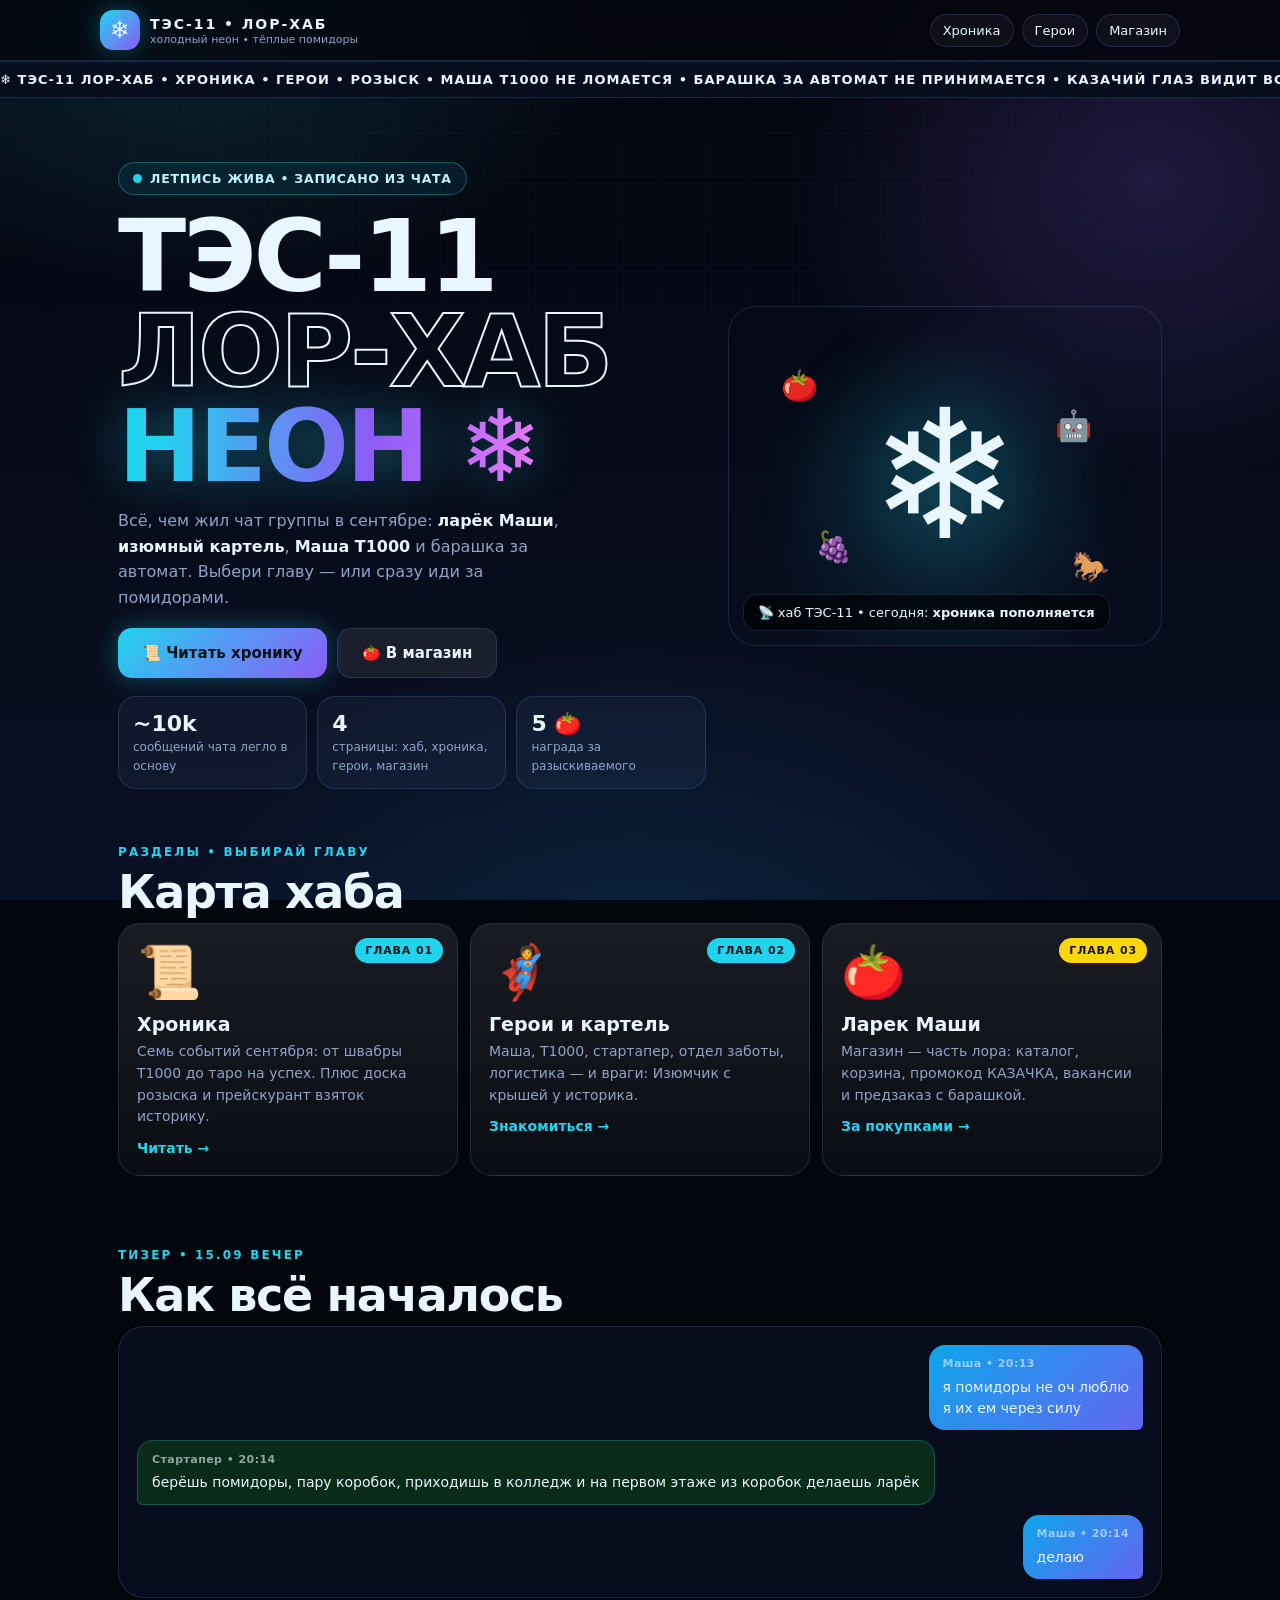
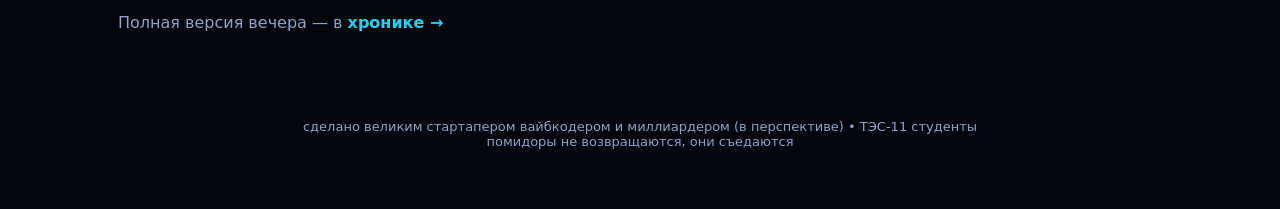
==== commit 595efd23: "feat: мультистраничник — neon-хаб + хроника/герои/магазин, общий styles.css" ====
--- a/index.html
+++ b/index.html
@@ -3,464 +3,81 @@
 <head>
 <meta charset="UTF-8">
 <meta name="viewport" content="width=device-width, initial-scale=1.0, viewport-fit=cover">
-<title>ТЭС-11 • ЛОР-ХАБ — помидоры, изюмный картель и Маша Т1000</title>
-<meta name="description" content="Лор чата ТЭС-11: ларек Маши с помидорами, изюмный картель, барашка за автомат, доска розыска. Магазин внутри.">
-<meta property="og:title" content="ТЭС-11 • ЛОР-ХАБ 🍅">
-<meta property="og:description" content="Помидоры, изюмный картель, Маша Т1000. Магазин внутри — по 30₽.">
+<title>ТЭС-11 • ЛОР-ХАБ — холодный неон, тёплые помидоры</title>
+<meta name="description" content="Лор-хаб чата ТЭС-11: хроника, герои, розыск и ларек Маши.">
+<meta property="og:title" content="ТЭС-11 • ЛОР-ХАБ ❄️">
+<meta property="og:description" content="Хроника, герои, изюмный картель и магазин помидоров.">
 <meta property="og:image" content="img/rozysk-v2.jpg">
-<style>
-*{margin:0;padding:0;box-sizing:border-box}
-:root{
-  --bg:#0d0707; --bg2:#1a0b0b; --card:rgba(255,255,255,.06);
-  --red:#ff3b30; --tom:#ff4d2e; --green:#7dff6a; --yellow:#ffd60a;
-  --txt:#fff5ee; --mut:#c9a9a3; --line:rgba(255,255,255,.12);
-  --r:22px;
-}
-html{scroll-behavior:smooth}
-body{background:var(--bg);color:var(--txt);font-family:system-ui,-apple-system,'Segoe UI',Roboto,Arial,sans-serif;overflow-x:hidden;min-height:100vh}
-body::before{content:"";position:fixed;inset:0;z-index:-2;
-  background:
-    radial-gradient(700px 400px at 15% 5%, #ff3b3044, transparent 60%),
-    radial-gradient(600px 500px at 90% 20%, #ff9f0a33, transparent 60%),
-    radial-gradient(800px 600px at 50% 110%, #7d101033, transparent 60%),
-    linear-gradient(180deg,#0d0707,#1a0b0b);}
-.grain{position:fixed;inset:0;z-index:50;pointer-events:none;opacity:.07;mix-blend-mode:overlay;
-  background-image:url("data:image/svg+xml,%3Csvg xmlns='http://www.w3.org/2000/svg' width='120' height='120'%3E%3Cfilter id='n'%3E%3CfeTurbulence baseFrequency='.9'/%3E%3C/filter%3E%3Crect width='120' height='120' filter='url(%23n)' opacity='.6'/%3E%3C/svg%3E");}
-#glow{position:fixed;width:520px;height:520px;left:0;top:0;z-index:-1;pointer-events:none;
-  background:radial-gradient(circle, #ff3b3026, transparent 65%);transform:translate(-50%,-50%);}
-.wrap{max-width:1080px;margin:0 auto;padding:0 18px}
-/* NAV */
-nav{position:sticky;top:0;z-index:20;backdrop-filter:blur(16px);background:rgba(13,7,7,.72);border-bottom:1px solid var(--line)}
-.nav-in{display:flex;align-items:center;gap:10px;padding:10px 0}
-.logo{width:40px;height:40px;flex:none;border-radius:13px;display:grid;place-items:center;font-size:24px;
-  background:linear-gradient(135deg,#ff3b30,#ff9f0a);box-shadow:0 8px 30px #ff3b3066;animation:bob 3s ease-in-out infinite}
-@keyframes bob{0%,100%{transform:rotate(-6deg) scale(1)}50%{transform:rotate(6deg) scale(1.07)}}
-.brand{min-width:0}
-.brand b{font-size:14px;letter-spacing:.1em;white-space:nowrap}
-.brand span{display:block;font-size:11px;color:var(--mut);white-space:nowrap;overflow:hidden;text-overflow:ellipsis}
-.nav-links{margin-left:auto;display:flex;gap:8px;align-items:center;flex:none}
-.nav-links a{color:var(--txt);text-decoration:none;font-size:13px;padding:8px 12px;border-radius:100px;border:1px solid var(--line);background:rgba(255,255,255,.04);white-space:nowrap}
-.cart-btn{cursor:pointer;border:1px solid var(--line);background:#fff;color:#111;font-weight:800;border-radius:100px;padding:9px 14px;font-size:14px;white-space:nowrap;-webkit-tap-highlight-color:transparent}
-@media(max-width:760px){
-  .nav-links a{display:none}
-  .brand b{font-size:12.5px}
-  .brand span{font-size:10.5px}
-  .cart-btn{padding:8px 12px;font-size:13px}
-}
-.cart-btn i{font-style:normal;background:#ff3b30;color:#fff;border-radius:100px;min-width:22px;height:22px;display:inline-grid;place-items:center;font-size:12px;padding:0 6px;margin-left:6px}
-/* MARQUEE */
-.marquee{overflow:hidden;white-space:nowrap;border-block:1px solid var(--line);background:#140808;padding:10px 0;font-weight:800;letter-spacing:.08em;font-size:13px}
-.marquee div{display:inline-block;animation:mq 18s linear infinite}
-@keyframes mq{to{transform:translateX(-50%)}}
-/* HERO */
-.hero{padding:44px 0 10px;display:grid;gap:22px}
-@media(min-width:860px){.hero{grid-template-columns:1.15fr .85fr;align-items:center;padding:64px 0 20px}}
-.badge{display:inline-flex;gap:8px;align-items:center;font-size:12.5px;font-weight:700;letter-spacing:.06em;
-  border:1px solid #7dff6a55;background:#7dff6a14;color:#c6ffb8;padding:8px 14px;border-radius:100px}
-.pulse{width:9px;height:9px;border-radius:50%;background:var(--green);box-shadow:0 0 0 0 #7dff6a88;animation:pl 1.6s infinite}
-@keyframes pl{70%{box-shadow:0 0 0 10px transparent}100%{box-shadow:0 0 0 0 transparent}}
-h1{font-size:clamp(40px,12vw,110px);line-height:.92;font-weight:900;letter-spacing:-.04em;margin:14px 0;overflow-wrap:break-word}
-h1 .stroke{color:transparent;-webkit-text-stroke:2px var(--txt)}
-h1 .tom{background:linear-gradient(92deg,#ff3b30 10%,#ff9f0a 60%,#ffd60a);-webkit-background-clip:text;background-clip:text;color:transparent;filter:drop-shadow(0 10px 30px #ff3b3055)}
-.sub{color:var(--mut);font-size:16px;line-height:1.6;max-width:46ch}
-.sub b{color:var(--txt)}
-.cta-row{display:flex;gap:10px;flex-wrap:wrap;margin-top:18px}
-.btn{border:0;cursor:pointer;border-radius:100px;padding:15px 24px;font-weight:900;font-size:15px;text-decoration:none;display:inline-flex;align-items:center;gap:8px}
-.btn-red{background:linear-gradient(135deg,#ff3b30,#ff6a00);color:#fff;box-shadow:0 12px 34px #ff3b3055;transition:.2s}
-.btn-red:hover{transform:translateY(-2px) scale(1.02)}
-.btn-ghost{background:rgba(255,255,255,.07);color:var(--txt);border:1px solid var(--line)}
-.stats{display:flex;gap:10px;flex-wrap:wrap;margin-top:18px}
-.stat{flex:1;min-width:130px;background:var(--card);border:1px solid var(--line);border-radius:18px;padding:14px}
-.stat b{font-size:22px;display:block}
-.stat span{font-size:12px;color:var(--mut)}
-/* Tomato visual */
-.tom-stage{position:relative;min-height:340px;display:grid;place-items:center;background:radial-gradient(circle at 50% 60%, #ff3b3028, transparent 65%);border:1px solid var(--line);border-radius:28px;overflow:hidden}
-.tom-big{font-size:clamp(140px,28vw,220px);filter:drop-shadow(0 30px 60px #ff3b3088);animation:bob 4s ease-in-out infinite;user-select:none}
-.float{position:absolute;font-size:30px;opacity:.9;animation:fl 6s ease-in-out infinite}
-@keyframes fl{0%,100%{transform:translateY(0) rotate(-10deg)}50%{transform:translateY(-22px) rotate(12deg)}}
-.price-tag{position:absolute;right:14px;top:14px;background:#fff;color:#111;font-weight:900;border-radius:16px;padding:10px 14px;rotate:6deg;box-shadow:0 10px 30px #0008}
-.price-tag s{color:#888;font-weight:600}
-.larek{position:absolute;left:14px;bottom:14px;max-width:calc(100% - 28px);background:rgba(0,0,0,.6);backdrop-filter:blur(8px);border:1px solid var(--line);border-radius:14px;padding:10px 14px;font-size:13px}
-@media(max-width:600px){
-  .tom-stage{min-height:280px}
-  .tom-big{font-size:min(44vw,170px)}
-  .stats{gap:8px}
-  .stat{min-width:calc(50% - 4px);flex:1 1 calc(50% - 4px);padding:12px}
-  .stat b{font-size:19px}
-  section{padding:28px 0}
-  .card p{min-height:0}
-}
-/* SECTION */
-section{padding:36px 0}
-h2{font-size:clamp(28px,5vw,46px);letter-spacing:-.03em;line-height:1;margin-bottom:8px}
-.kicker{color:var(--tom);font-weight:800;letter-spacing:.18em;font-size:12px;margin-bottom:10px}
-.lead{color:var(--mut);margin-bottom:18px;line-height:1.6}
-/* TIMELINE */
-.tl{position:relative;display:grid;gap:12px;margin-top:6px}
-.tl::before{content:"";position:absolute;left:11px;top:8px;bottom:8px;width:2px;background:linear-gradient(180deg,#ff3b30,#ff9f0a,#7dff6a);opacity:.5;border-radius:2px}
-.tl-item{position:relative;margin-left:34px;background:var(--card);border:1px solid var(--line);border-radius:18px;padding:14px 16px}
-.tl-item::before{content:"";position:absolute;left:-29px;top:18px;width:12px;height:12px;border-radius:50%;background:#ff9f0a;box-shadow:0 0 0 4px #ff9f0a22}
-.tl-date{display:inline-block;font-size:11px;font-weight:800;letter-spacing:.1em;color:#111;background:var(--yellow);border-radius:100px;padding:4px 10px;margin-bottom:8px}
-.tl-item h3{font-size:17px;margin-bottom:6px}
-.tl-item p{color:var(--mut);font-size:14px;line-height:1.6}
-.tl-item p b{color:var(--txt)}
-.tl-item q{display:block;color:var(--txt);font-size:14px;line-height:1.6;border-left:3px solid var(--tom);padding-left:10px;margin-top:8px;quotes:"«" "»"}
-/* CATALOG */
-.grid{display:grid;gap:12px}
-@media(min-width:720px){.grid{grid-template-columns:1fr 1fr}}
-@media(min-width:1020px){.grid{grid-template-columns:1fr 1fr 1fr}}
-.card{background:linear-gradient(180deg,rgba(255,255,255,.09),rgba(255,255,255,.03));border:1px solid var(--line);border-radius:var(--r);padding:18px;position:relative;overflow:hidden;transition:.2s}
-.card:hover{transform:translateY(-4px);border-color:#ff3b3066}
-.card .em{font-size:52px}
-.card h3{margin:10px 0 6px;font-size:19px}
-.card p{color:var(--mut);font-size:14px;line-height:1.55;min-height:44px}
-.tag{position:absolute;top:14px;right:14px;font-size:11px;font-weight:800;letter-spacing:.08em;background:var(--yellow);color:#111;padding:6px 10px;border-radius:100px}
-.tag.hot{background:#ff3b30;color:#fff}
-.tag.meme{background:#7dff6a;color:#0b2b08}
-.price{display:flex;align-items:baseline;gap:8px;margin:12px 0}
-.price b{font-size:26px}
-.price s{color:#8a6f6b}
-.add{width:100%;border:0;cursor:pointer;border-radius:14px;padding:13px;font-weight:900;font-size:14px;background:#fff;color:#111}
-.add:hover{background:var(--yellow)}
-/* CHAT */
-.chat{background:#0f0a0a;border:1px solid var(--line);border-radius:26px;padding:18px;display:grid;gap:10px}
-.msg{max-width:88%;padding:11px 14px;border-radius:16px;font-size:14px;line-height:1.5;border:1px solid var(--line);overflow-wrap:anywhere}
-.msg small{display:block;opacity:.6;font-size:11px;margin-bottom:4px;font-weight:700;letter-spacing:.04em}
-.m-left{background:rgba(255,255,255,.06);border-bottom-left-radius:6px;justify-self:start}
-.m-right{background:linear-gradient(135deg,#ff3b30,#c81e1e);border:0;justify-self:end;border-bottom-right-radius:6px}
-.m-green{background:#123312;border-color:#7dff6a44;justify-self:start;border-bottom-left-radius:6px}
-/* STEPS / VS */
-.steps{display:grid;gap:10px}
-@media(min-width:760px){.steps{grid-template-columns:1fr 1fr 1fr}}
-.step{border:1px dashed #ff3b3066;border-radius:18px;padding:16px;background:#ff3b300d}
-.step b{font-size:30px}
-.vs{display:grid;gap:12px;margin-top:14px}
-@media(min-width:760px){.vs{grid-template-columns:1fr 1fr}}
-.vs div{border-radius:18px;padding:18px;border:1px solid var(--line)}
-.vs .us{background:linear-gradient(135deg,#ff3b3022,#ff9f0a22)}
-.vs .them{background:rgba(255,255,255,.04);opacity:.85}
-/* BRIBE TABLE */
-.bribe{width:100%;border-collapse:separate;border-spacing:0;margin-top:14px;font-size:14px;overflow:hidden;border:1px solid var(--line);border-radius:18px}
-.bribe th,.bribe td{text-align:left;padding:12px 14px;border-bottom:1px solid var(--line);vertical-align:top}
-.bribe tr:last-child th,.bribe tr:last-child td{border-bottom:0}
-.bribe th{background:rgba(255,59,48,.12);font-size:12px;letter-spacing:.08em}
-.bribe td:first-child{font-size:22px;text-align:center;width:52px}
-/* REVIEWS */
-.rev{display:grid;gap:10px}
-@media(min-width:760px){.rev{grid-template-columns:1fr 1fr}}
-.rev blockquote{background:var(--card);border:1px solid var(--line);border-radius:18px;padding:16px;font-size:14px;line-height:1.6}
-.rev blockquote b{color:var(--yellow)}
-/* ORDER */
-.order{background:linear-gradient(135deg,#ff3b30,#a31212);border-radius:28px;padding:26px;position:relative;overflow:hidden}
-.order::after{content:"🍅";position:absolute;right:-20px;bottom:-40px;font-size:200px;opacity:.18;rotate:-12deg}
-.order h2{color:#fff}
-.form{display:grid;gap:10px;margin-top:16px;position:relative;z-index:1}
-.form input,.form select{background:rgba(0,0,0,.35);border:1px solid rgba(255,255,255,.3);color:#fff;border-radius:14px;padding:14px;font-size:15px;width:100%;outline:none}
-.form input::placeholder{color:#ffd9d4}
-.form button{border:0;border-radius:14px;padding:16px;font-weight:900;font-size:16px;background:#fff;cursor:pointer}
-/* CART drawer */
-#scrim{position:fixed;inset:0;z-index:55;background:rgba(0,0,0,.55);opacity:0;pointer-events:none;transition:.3s}
-#scrim.open{opacity:1;pointer-events:auto}
-#drawer{position:fixed;left:0;right:0;bottom:0;z-index:60;background:#160b0b;border-top:1px solid var(--line);border-radius:24px 24px 0 0;padding:16px 16px calc(16px + env(safe-area-inset-bottom));transform:translateY(110%);transition:.3s;max-height:88vh;max-height:88dvh;overflow-y:auto;overflow-x:hidden;overscroll-behavior:contain;-webkit-overflow-scrolling:touch}
-#drawer.open{transform:none}
-@media(min-width:640px){#drawer{left:50%;right:auto;bottom:16px;width:min(520px,calc(100vw - 32px));transform:translate(-50%,110%);border:1px solid var(--line);border-radius:24px}#drawer.open{transform:translate(-50%,0)}}
-#drawer .row{display:flex;flex-wrap:wrap;justify-content:space-between;align-items:center;gap:6px 10px;padding:10px 0;border-bottom:1px dashed rgba(255,255,255,.14);font-size:14px;min-width:0}
-#drawer .row>span:first-child{flex:1 1 150px;min-width:0;overflow-wrap:anywhere;word-break:break-word;line-height:1.4}
-#drawer .qty{flex:none;white-space:nowrap;display:flex;align-items:center;gap:6px;margin-left:auto;max-width:100%}
-#drawer .qty button{background:none;border:1px solid var(--line);color:#fff;border-radius:10px;min-width:34px;min-height:34px;font-size:16px;cursor:pointer;-webkit-tap-highlight-color:transparent}
-.promo{display:flex;gap:8px;margin:12px 0;flex-wrap:wrap}
-.promo input{flex:1 1 160px;min-width:0;background:rgba(255,255,255,.07);border:1px solid var(--line);border-radius:12px;padding:12px;color:#fff;font-size:15px}
-.promo button{flex:none}
-#checkoutBtn{white-space:normal;text-align:center;line-height:1.35;overflow-wrap:anywhere}
-@media(max-width:480px){
-  #drawer{padding:14px 12px calc(14px + env(safe-area-inset-bottom))}
-  #drawer .row{font-size:13px}
-  #drawer .qty button{min-width:32px;min-height:32px}
-  .promo button{flex:1 1 100%;padding:12px}
-}
-footer{padding:30px 0 60px;color:var(--mut);font-size:13px;text-align:center}
-.poster{margin-top:14px;background:var(--card);border:1px solid var(--line);border-radius:22px;padding:14px}
-.poster img{width:100%;height:auto;display:block;border-radius:14px;border:1px solid var(--line)}
-.poster figcaption{color:var(--mut);font-size:13px;line-height:1.6;padding:10px 4px 2px}
-.poster figcaption b{color:var(--yellow)}
-.gallery{display:grid;gap:12px;margin-top:14px}
-@media(min-width:760px){.gallery{grid-template-columns:1fr 1fr}}
-.shot{border:1px solid var(--line);border-radius:22px;overflow:hidden;background:var(--card)}
-.shot .art{font-size:64px;text-align:center;padding:26px 12px 8px;filter:drop-shadow(0 12px 24px #ff3b3055)}
-.shot figcaption{padding:12px 16px 16px;font-size:13.5px;line-height:1.6;color:var(--mut)}
-.shot figcaption b{color:var(--txt);display:block;font-size:15px;margin-bottom:4px}
-.reveal{opacity:0;transform:translateY(18px);transition:.6s}
-.reveal.on{opacity:1;transform:none}
-#boom{position:fixed;inset:0;pointer-events:none;z-index:99;font-size:28px}
-</style>
+<link rel="stylesheet" href="styles.css">
 </head>
 <body>
-<div class="grain"></div><div id="glow"></div><div id="boom"></div>
+<div class="grid-bg"></div>
 
 <nav><div class="wrap nav-in">
-  <div class="logo">🍅</div>
-  <div class="brand"><b>ТЭС-11 • ЛОР-ХАБ</b><span>помидоры • изюмный картель • Т1000</span></div>
+  <div class="logo">❄️</div>
+  <div class="brand"><b>ТЭС-11 • ЛОР-ХАБ</b><span>холодный неон • тёплые помидоры</span></div>
   <div class="nav-links">
-    <a href="#lore">Хроника</a>
-    <a href="#heroes">Герои</a>
-    <a href="#rozysk">Розыск</a>
-    <a href="#catalog">Магазин</a>
-    <button class="cart-btn" onclick="toggleCart()">Корзина<i id="count">0</i></button>
+    <a href="lore.html">Хроника</a>
+    <a href="heroes.html">Герои</a>
+    <a href="shop.html">Магазин</a>
   </div>
 </div></nav>
 
-<div class="marquee"><div>🍅 СВЕЖИЕ ПОМИДОРЫ ПО 30₽ ПРЯМО В КОЛЛЕДЖЕ • ВОЙНА С ИЗЮМНЫМ КАРТЕЛЕМ • МАША Т1000 НЕ ЛОМАЕТСЯ • БАРАШКА ЗА АВТОМАТ НЕ ПРИНИМАЕТСЯ • КАЗАЧИЙ ГЛАЗ ВИДИТ ВСЁ • ГРУШИ НЕ ЗАБУДЬ •&nbsp;🍅 СВЕЖИЕ ПОМИДОРЫ ПО 30₽ ПРЯМО В КОЛЛЕДЖЕ • ВОЙНА С ИЗЮМНЫМ КАРТЕЛЕМ • МАША Т1000 НЕ ЛОМАЕТСЯ • БАРАШКА ЗА АВТОМАТ НЕ ПРИНИМАЕТСЯ • КАЗАЧИЙ ГЛАЗ ВИДИТ ВСЁ • ГРУШИ НЕ ЗАБУДЬ •&nbsp;</div></div>
+<div class="marquee"><div>❄️ ТЭС-11 ЛОР-ХАБ • ХРОНИКА • ГЕРОИ • РОЗЫСК • МАША Т1000 НЕ ЛОМАЕТСЯ • БАРАШКА ЗА АВТОМАТ НЕ ПРИНИМАЕТСЯ • КАЗАЧИЙ ГЛАЗ ВИДИТ ВСЁ •&nbsp;❄️ ТЭС-11 ЛОР-ХАБ • ХРОНИКА • ГЕРОИ • РОЗЫСК • МАША Т1000 НЕ ЛОМАЕТСЯ • БАРАШКА ЗА АВТОМАТ НЕ ПРИНИМАЕТСЯ • КАЗАЧИЙ ГЛАЗ ВИДИТ ВСЁ •&nbsp;</div></div>
 
 <div class="wrap">
 <header class="hero">
   <div>
-    <span class="badge"><span class="pulse"></span><span id="open">ЛЕТПИСЬ ЖИВА • ЗАПИСАНО ИЗ ЧАТА</span></span>
-    <h1>ТЭС-11<br><span class="stroke">ЛОР-ХАБ</span><br><span class="tom">ПОМИДОРЫ 🍅</span></h1>
-    <p class="sub">Всё, чем жил чат группы в сентябре: <b>ларёк Маши</b> на 1 этаже, <b>изюмный картель</b> с крышей у историка, <b>Маша Т1000</b>, барашка за автомат и святая троица — помидоры, груши, виноград. Магазин — внутри, это лишь одна из глав.</p>
+    <span class="badge"><span class="pulse"></span><span>ЛЕТПИСЬ ЖИВА • ЗАПИСАНО ИЗ ЧАТА</span></span>
+    <h1>ТЭС-11<br><span class="stroke">ЛОР-ХАБ</span><br><span class="neon">НЕОН ❄️</span></h1>
+    <p class="sub">Всё, чем жил чат группы в сентябре: <b>ларёк Маши</b>, <b>изюмный картель</b>, <b>Маша Т1000</b> и барашка за автомат. Выбери главу — или сразу иди за помидорами.</p>
     <div class="cta-row">
-      <a class="btn btn-red" href="#lore">📜 Читать хронику</a>
-      <a class="btn btn-ghost" href="#catalog">🍅 Сразу в магазин</a>
+      <a class="btn btn-neon" href="lore.html">📜 Читать хронику</a>
+      <a class="btn btn-ghost" href="shop.html">🍅 В магазин</a>
     </div>
     <div class="stats">
-      <div class="stat"><b>~10k</b><span>сообщений чата легло в основу лора</span></div>
-      <div class="stat"><b>30 ₽/шт</b><span>помидоры поштучно, 1 этаж, большая перемена</span></div>
-      <div class="stat"><b>5 🍅</b><span>награда за каждого разыскиваемого</span></div>
+      <div class="stat"><b>~10k</b><span>сообщений чата легло в основу</span></div>
+      <div class="stat"><b>4</b><span>страницы: хаб, хроника, герои, магазин</span></div>
+      <div class="stat"><b>5 🍅</b><span>награда за разыскиваемого</span></div>
     </div>
   </div>
-  <div class="tom-stage">
-    <div class="price-tag">30₽/шт <s>50₽</s><br><small>студентам ТЭС-11</small></div>
-    <div class="tom-big">🍅</div>
-    <span class="float" style="left:12%;top:18%">🐎</span>
-    <span class="float" style="right:16%;top:30%;animation-delay:1s">🧀</span>
+  <div class="hub-stage">
+    <div class="hub-big">❄️</div>
+    <span class="float" style="left:12%;top:18%">🍅</span>
+    <span class="float" style="right:16%;top:30%;animation-delay:1s">🤖</span>
     <span class="float" style="left:20%;bottom:24%;animation-delay:2s">🍇</span>
-    <span class="float" style="right:12%;bottom:18%;animation-delay:.5s">🍐</span>
-    <div class="larek">📦 ларёк Маши • сегодня: <b id="today">1 этаж, большая перемена</b></div>
+    <span class="float" style="right:12%;bottom:18%;animation-delay:.5s">🐎</span>
+    <div class="larek">📡 хаб ТЭС-11 • сегодня: <b>хроника пополняется</b></div>
   </div>
 </header>
 
-<section id="lore">
-  <div class="kicker">ХРОНИКА • СЕНТЯБРЬ, КАК БЫЛО</div>
-  <h2>Летопись чата</h2>
-  <p class="lead">Ничего не выдумано — только реальные события. Даты настоящие.</p>
-  <div class="tl">
-    <div class="tl-item reveal"><span class="tl-date">06.09 • ТЕРМИНАТОР</span><h3>🤖 Маша Т1000: швабра, пылесос и отдельная история</h3><p>Вечером чат выясняет, почему Маша подписана как «пылесос». Оказывается — там <b>даже не пылесос, а швабра</b>. Про пылесос — отдельная история, которую так и не рассказали.</p><q>хуя ты как терминатор оказывается, т1000</q></div>
-    <div class="tl-item reveal"><span class="tl-date">09.09 • САЙД-КВЕСТ</span><h3>🧊 Холодильник в общагу</h3><p>Ларёк ещё не открыт, а логистика уже страдает: <b>холодильник нужно донести</b> до общаги. Вакансия висит до сих пор — см. «Вакансии ларька» внизу.</p></div>
-    <div class="tl-item reveal"><span class="tl-date">11.09 • ВЗЯТКА ВЕКА</span><h3>🐎 Барашка историку за автомат</h3><p>Маша предлагает гениальную схему: <b>принести историку барашка — и получить автомат</b>. Чат вердиктует: барашка спиздят, а отрабатывать заставят вместе с бараном. Казачий глаз, впрочем, видит всё.</p><q>а если я барашка историку принесу, то он мне сразу автомат поставит?</q></div>
-    <div class="tl-item reveal"><span class="tl-date">13.09 • СВЯТАЯ ТРОИЦА</span><h3>🍅🍐🍇 Помидоры, груши и виноград</h3><p>Маша декларирует ассортимент: <b>«у меня только помидоры, груши и виноград»</b>. Груши — завтра, виноград — где-то, помидоры — точно. Так родилось меню ларька.</p></div>
-    <div class="tl-item reveal"><span class="tl-date">15.09 УТРО • КАРТЕЛЬ</span><h3>🍇 «У изюмчика спроси»</h3><p>Задолго до ларька в чате всплывает серый кардинал: все запретные данные — через <b>Изюмчика</b>. А у Маши висит долг: «я тебе еще за изюм не сделала». Картель помнит всё.</p></div>
-    <div class="tl-item reveal"><span class="tl-date">15.09 ВЕЧЕР • СТАРТАП</span><h3>📦 Ларек на 1 этаже</h3><p>Маша ест помидоры через силу и готова просрать всё в первый день — идеальный основатель. Timylya777 пишет бизнес-план: <b>пару коробок, первый этаж, 20–30₽ за штуку</b>. Маша отвечает «делаю». Скептик интересуется размером помидоров. Так начинаются легенды.</p></div>
-    <div class="tl-item reveal"><span class="tl-date">15.09 НОЧЬ • ТАРО</span><h3>🔮 На картах написано «успех»</h3><p>На стартап раскладывают карты: <b>там написано успех</b>. Луивитон — для своих, успех — для своих. Миллиардер в перспективе не спорит.</p><q>На картах разложил и там было написано успех</q></div>
-  </div>
-</section>
-
-<section id="heroes">
-  <div class="kicker">ГЕРОИ • ГРУППА 406</div>
-  <h2>Действующие лица</h2>
-  <p class="lead">Ники изменены там, где просили. Суть — нет.</p>
+<section>
+  <div class="kicker">РАЗДЕЛЫ • ВЫБИРАЙ ГЛАВУ</div>
+  <h2>Карта хаба</h2>
   <div class="grid">
-    <div class="card reveal on"><div class="em">🍅🐎</div><span class="tag hot">ОСНОВАТЕЛЬ</span><h3>Маша</h3><p>Казачка. Продаёт помидоры, которые ест через силу. Должница картеля, владелица барашки, обладатель казачьего глаза. Просрёт всё в первый день с вероятностью 100% — и всё равно делает.</p></div>
-    <div class="card reveal on"><div class="em">🤖</div><span class="tag meme">МОДЕЛЬ Т1000</span><h3>Маша Т1000</h3><p>Не ломается, не ржавеет. Подписана как пылесос, на деле — швабра. Про пылесос — отдельная история. Жидкий металл, коробки, 1 этаж.</p></div>
-    <div class="card reveal on"><div class="em">🚀</div><span class="tag">СТАРТАПЕР</span><h3>Timylya777</h3><p>Великий стартапер, вайбкодер и миллиардер (в перспективе). Автор бизнес-плана ларька и этого сайта. С ним не спорят.</p></div>
-    <div class="card reveal on"><div class="em">💚</div><h3>Отдел заботы</h3><p>«Пропитание голодающим». Держит связь с Изюмчиком, раскладывает таро на успех, контролирует качество винограда. Без неё ларёк — просто коробки.</p></div>
-    <div class="card reveal on"><div class="em">🍐</div><h3>Логистика</h3><p>«Груши мои не забудь завтра». Не любит сладкое — естественный союзник помидорной армии. Кисло-сладкий фронт держится на ней.</p></div>
-    <div class="card reveal on"><div class="em">🎓🍇</div><span class="tag hot">КРЫША</span><h3>Историк</h3><p>Держит контрольный пакет акций изюма. Берёт голосами, барашками не берёт (барашку спиздит). Кидаться в него — только купленным у нас. Почти шутка.</p></div>
-  </div>
-</section>
-
-<section id="enemies">
-  <div class="kicker">⚔️ ВОЙНА ЛАРЬКОВ • ПОМИДОРЫ VS ИЗЮМ</div>
-  <h2>Изюмный картель</h2>
-  <p class="lead">Картель засветился в чате ещё утром 15.09 — задолго до ларька. Разбираем пофамильно, цитаты прилагаются.</p>
-  <div class="grid">
-    <div class="card reveal on"><div class="em">🍇🕶️</div><span class="tag hot">ГЛАВАРЬ</span><h3>Изюмчик</h3><p>Серый кардинал. «У изюмчика спроси» — 09:42. Все запретные данные из архива — через него. Держит общажный рынок сухофруктов.</p><div class="price"><b>угроза: 9/10</b></div></div>
-    <div class="card reveal on"><div class="em">🎓🍇</div><span class="tag hot">КРЫША</span><h3>Историк + контрольный пакет</h3><p>Держит контрольный пакет акций изюма. План захвата: «выкупаешь голосами за единую Россию и всё». Звучит как план.</p><div class="price"><b>угроза: 10/10</b></div></div>
-    <div class="card reveal on"><div class="em">🧾🍇</div><h3>Долг за изюм</h3><p>Маша — должница картеля: «я тебе еще за изюм не сделала» (16:43). «У меня все изюм проверяла» — физика сдана, долг висит. Картель помнит всё.</p><div class="price"><b>статус: долг</b></div></div>
-    <div class="card reveal on"><div class="em">🍬🚫</div><h3>Анти-сладкое лобби</h3><p>«Мне просто противно от сладкого» (19:19). Наш естественный союзник. Вербуем в помидорную армию — кисло-сладкий фронт.</p><div class="price"><b>шанс: союзник</b></div></div>
-    <div class="card reveal on"><div class="em">🍅⚔️🍇</div><span class="tag meme">СРАВНЕНИЕ</span><h3>Почему помидор лучше</h3><p>Изюм: мелкий, сладкий, давно на рынке, в преподов кидать несолидно.<br>Помидор: сочный, громкий, лопается красиво, 30₽ и ты легенда 1 этажа.</p><div class="price"><b>выбор очевиден</b></div></div>
-  </div>
-  <div class="chat reveal" style="margin-top:12px">
-    <div class="msg m-left"><small>09:42</small>У изюмчика спроси</div>
-    <div class="msg m-left"><small>16:06</small>Изюм поесть</div>
-    <div class="msg m-right"><small>Маша • 16:43</small>я тебе еще за изюм не сделала</div>
-    <div class="msg m-right"><small>Маша • 16:45</small>вот поэтому и говорю, что не уверена, но ес чо у меня все изюм проверяла</div>
-    <div class="msg m-left"><small>19:19</small>Мне просто противно от сладкого</div>
-  </div>
-  <table class="bribe reveal">
-    <tr><th></th><th>ВЗЯТКИ ИСТОРИКУ • ПРЕЙСКУРАНТ</th><th>ИТОГ</th></tr>
-    <tr><td>🐎</td><td><b>Барашка</b> — целиком, живьём, на 1 этаж</td><td>Спиздят. Отрабатывать — вместе с бараном</td></tr>
-    <tr><td>🗳️</td><td><b>Голоса за единую Россию</b> — пакетом</td><td>Контрольный пакет акций изюма — твой</td></tr>
-    <tr><td>🍅</td><td><b>Набор «В историка» ×3</b> — из нашего ларька</td><td>Снисхождение. Пятёрка не гарантируется</td></tr>
-    <tr><td>👩‍❤️‍👨</td><td><b>Объятья историка</b> — по пути с новоселья</td><td>+ в карму. Проверено отделом заботы</td></tr>
-  </table>
-</section>
-
-<section id="rozysk">
-  <div class="kicker">🤠 ДОСКА РОЗЫСКА • НАГРАДА ПОМИДОРАМИ</div>
-  <h2>Разыскиваются</h2>
-  <p class="lead">Ориентировка с 1 этажа. Живыми или желательно живыми. Если увидите — сообщите в деканат.</p>
-  <figure class="poster reveal">
-    <img src="img/rozysk-v2.jpg" alt="Плакаты «Wanted» — глава изюмного картеля и главный дилер, награда 5 помидоров" loading="lazy">
-    <figcaption>Награда за каждого: <b>5 помидоров</b>. Опасны для незнающих историю и пропускающих пары. Кидаться помидорами в разыскиваемых — строго по прейскуранту ларька.</figcaption>
-  </figure>
-  <div class="gallery">
-    <figure class="shot reveal"><div class="art">🤖🧹</div><figcaption><b>Экспонат: швабра Т1000</b>Орудие, перепутанное с пылесосом. Про пылесос — отдельная история, она не здесь.</figcaption></figure>
-    <figure class="shot reveal"><div class="art">🐎🍅</div><figcaption><b>Экспонат: барашка доставки</b>Без пробок, вовремя, в отличие от хозяйки. Взятки не берёт — проверено историком.</figcaption></figure>
-  </div>
-</section>
-
-<section id="chat">
-  <div class="kicker">ДОКУМЕНТАЛЬНЫЙ ЛОР • 15.09 • КАК ОТКРЫЛСЯ ЛАРЁК</div>
-  <h2>Тот самый вечер</h2>
-  <p class="lead">Ничего не выдумано. Реальные цитаты, реальный стартап.</p>
-  <div class="chat reveal">
-    <div class="msg m-left"><small>20:13</small>Так у нее помидоры есть, она не голодающая</div>
-    <div class="msg m-right"><small>Маша • 20:13</small>я помидоры не оч люблю<br>я их ем через силу</div>
-    <div class="msg m-left"><small>20:13</small>Нам раздавать должна. Зажралась</div>
-    <div class="msg m-right"><small>Маша • 20:13</small>с вероятность 100 процентов, что я просру все в первый день</div>
-    <div class="msg m-green"><small>Стартапер • 20:14</small>Так смотри, берёшь помидоры, пару коробок, приходишь в колледж и на первом этаже из коробок делаешь ларёк, и продаёшь типо там 20-30р за штуку, и так в плюс выходишь</div>
-    <div class="msg m-right"><small>Маша • 20:14</small>делаю</div>
-    <div class="msg m-left"><small>20:14</small>Их будут брать чисто чтоб в преподов кидать?</div>
-    <div class="msg m-right"><small>Маша • 20:14</small>в историка</div>
-    <div class="msg m-left"><small>20:15</small>Это типо покупаем акции ларька</div>
-    <div class="msg m-left"><small>20:15</small>Изюм конкурировать будет. Давно на рынке, а тут мы только выходим</div>
-    <div class="msg m-green"><small>Стартапер • 20:16</small>Так контрольный пакет акций изюма у историка, его просто голосами за единую Россию покупаешь и всё</div>
-    <div class="msg m-left"><small>Скептик • 20:23</small>Чё-то дорого. Эт какого размера помидоры</div>
-    <div class="msg m-green"><small>Стартапер • 20:24</small>Так ну это же поштучно и прямо в колледже. И ваще ты не великий стартапер вайбкодер и миллиардер (в перспективе), так что не спорь мне тут</div>
-  </div>
-
-  <div class="vs">
-    <div class="us"><b>🍅 Ларёк Маши</b><br><small>• свежак с дома<br>• 30₽ между парами<br>• казачка на барашке — без пробок<br>• акции ларька для своих<br>• новоселье в пятницу — дегустация</small></div>
-    <div class="them"><b>🍇 Изюмный картель (враги)</b><br><small>• давно на рынке, а мы только выходим<br>• контрольный пакет — у историка<br>• выкупается голосами<br>• в стену кидать бесполезно — не лопается</small></div>
-  </div>
-</section>
-
-<section id="catalog">
-  <div class="kicker">МАГАЗИН • ОДНА ИЗ ГЛАВ ЛОРА</div>
-  <h2>Ларек Маши</h2>
-  <p class="lead">Цены — из бизнес-плана стартапера. Промокод <b style="color:#ffd60a">КАЗАЧКА</b> — скидка 15%. Промокод <b style="color:#ffd60a">ИСТОРИК</b> — ничего не даст, но историк поставит 5.</p>
-  <div class="grid" id="grid"></div>
-</section>
-
-<section>
-  <div class="kicker">СХЕМА • ПРОЩЕ ВПР ПО ИСТОРИИ</div>
-  <h2>Как купить за 3 шага</h2>
-  <div class="steps">
-    <div class="step reveal"><b>1️⃣</b><br><strong>Подойди на 1 этаж</strong><br><span style="color:var(--mut);font-size:14px">Большая перемена. Ищи коробки и очередь из ТЭС-11. Без пробок — Маша на барашке уже там.</span></div>
-    <div class="step reveal"><b>2️⃣</b><br><strong>Выбери и накидай в корзину</strong><br><span style="color:var(--mut);font-size:14px">Можно поштучно, можно набором «В историка» (3 шт). Груши и виноград — по предзаказу, спроси.</span></div>
-    <div class="step reveal"><b>3️⃣</b><br><strong>Оплати и не голодай</strong><br><span style="color:var(--mut);font-size:14px">Наличка, перевод, пропитание голодающим. Пропитание — это ты.</span></div>
+    <div class="card reveal on"><div class="em">📜</div><span class="tag hot">ГЛАВА 01</span><h3>Хроника</h3><p>Семь событий сентября: от швабры Т1000 до таро на успех. Плюс доска розыска и прейскурант взяток историку.</p><a class="go" href="lore.html">Читать →</a></div>
+    <div class="card reveal on"><div class="em">🦸</div><span class="tag hot">ГЛАВА 02</span><h3>Герои и картель</h3><p>Маша, Т1000, стартапер, отдел заботы, логистика — и враги: Изюмчик с крышей у историка.</p><a class="go" href="heroes.html">Знакомиться →</a></div>
+    <div class="card reveal on"><div class="em">🍅</div><span class="tag">ГЛАВА 03</span><h3>Ларек Маши</h3><p>Магазин — часть лора: каталог, корзина, промокод КАЗАЧКА, вакансии и предзаказ с барашкой.</p><a class="go" href="shop.html">За покупками →</a></div>
   </div>
 </section>
 
 <section>
-  <div class="kicker">ОТЗЫВЫ • ПРОВЕРЕНО ГРУППОЙ 406</div>
-  <h2>Студенты говорят</h2>
-  <div class="rev">
-    <blockquote class="reveal">«Лучше мне деньги кидайте, надежнее будет»<br><b>— Маша, финансовый директор</b></blockquote>
-    <blockquote class="reveal">«Пропитание голодающим»<br><b>— отдел заботы</b></blockquote>
-    <blockquote class="reveal">«Груши мои не забудь завтра»<br><b>— логистика</b></blockquote>
-    <blockquote class="reveal">«Где мой виноград»<br><b>— контроль качества</b></blockquote>
-    <blockquote class="reveal">«Моя работа по общаге у 4 человек списано точь в точь»<br><b>— Маша, про авторские права</b></blockquote>
-    <blockquote class="reveal">«Луивитон это для меня. Успех это для меня»<br><b>— таро-расклад, 15.09</b></blockquote>
+  <div class="kicker">ТИЗЕР • 15.09 ВЕЧЕР</div>
+  <h2>Как всё началось</h2>
+  <div class="chat reveal">
+    <div class="msg m-right"><small>Маша • 20:13</small>я помидоры не оч люблю<br>я их ем через силу</div>
+    <div class="msg m-green"><small>Стартапер • 20:14</small>берёшь помидоры, пару коробок, приходишь в колледж и на первом этаже из коробок делаешь ларёк</div>
+    <div class="msg m-right"><small>Маша • 20:14</small>делаю</div>
   </div>
+  <p class="lead" style="margin-top:12px">Полная версия вечера — в <a class="go" href="lore.html" style="color:var(--acc);font-weight:800;text-decoration:none">хронике →</a></p>
 </section>
 
-<section>
-  <div class="kicker">ВАКАНСИИ ЛАРЬКА • ОПЛАТА ПОМИДОРАМИ</div>
-  <h2>Нужны руки</h2>
-  <div class="steps">
-    <div class="step reveal"><b>🧊</b><br><strong>Донести холодильник</strong><br><span style="color:var(--mut);font-size:14px">До общаги. Знакомые в общаге приветствуются. Оплата — помидорами и уважением.</span></div>
-    <div class="step reveal"><b>🎉</b><br><strong>Дегустация на новоселье</strong><br><span style="color:var(--mut);font-size:14px">Отмечаем новоселье Маши. Объятья историка по пути — плюс в карму.</span></div>
-    <div class="step reveal"><b>🐎</b><br><strong>Выгул барашки</strong><br><span style="color:var(--mut);font-size:14px">Осторожно: могут спиздить. Отработка на баране — за счёт заведения.</span></div>
-  </div>
-</section>
-
-<section id="order">
-  <div class="order reveal">
-    <div class="kicker" style="color:#ffe9e6">ПРЕДЗАКАЗ • ЧТОБЫ МАША ВЗЯЛА ХВАТИТ КОРОБОК</div>
-    <h2>Забронировать помидоры</h2>
-    <p style="color:#ffe9e6;opacity:.9">Оставь имя — Маша привезёт на барашке. Оплата на месте. Кидать в историка — только купленными у нас (шутка. почти).</p>
-    <div class="form">
-      <input id="nm" placeholder="Твоё имя (например, MadG33k)">
-      <select id="pk"><option>1 помидор — 30₽</option><option>3 помидора — 70₽ (в историка набор)</option><option>5 помидоров + груша — 150₽</option><option>Акция ларька — 500₽</option></select>
-      <button onclick="order()">🍅 Заказать у Маши</button>
-      <small id="ord" style="color:#fff"></small>
-    </div>
-  </div>
-</section>
-
-<footer>сделано великим стартапером вайбкодером и миллиардером (в перспективе) • ТЭС-11 студенты • помидоры не возвращаются, они съедаются<br>Маша — казачка, опаздывает в шарагу, потому что автобус. Поймите.</footer>
-</div>
-
-<div id="scrim" onclick="toggleCart(false)"></div>
-<div id="drawer" role="dialog" aria-label="Корзина">
-  <div style="display:flex;justify-content:space-between;align-items:center;gap:10px">
-    <h3 style="min-width:0;overflow:hidden;text-overflow:ellipsis;white-space:nowrap">🧺 Корзина ларька</h3>
-    <button class="btn btn-ghost" style="padding:8px 14px;flex:none" onclick="toggleCart()">Закрыть</button>
-  </div>
-  <div id="items"></div>
-  <div class="promo"><input id="promo" placeholder="Промокод (КАЗАЧКА)" autocomplete="off"><button class="btn btn-ghost" style="padding:12px 16px;flex:none" onclick="applyPromo()">ОК</button></div>
-  <div style="display:flex;justify-content:space-between;gap:10px;font-weight:900;font-size:18px"><span>Итого:</span><span id="total" style="white-space:nowrap">0 ₽</span></div>
-  <button id="checkoutBtn" class="btn btn-red" style="width:100%;justify-content:center;margin-top:12px" onclick="checkout()">Оформить • написать Маше в ТГ</button>
-  <p style="color:var(--mut);font-size:12px;margin-top:8px">Нажимая — откроется t.me/@rramfff с готовым текстом заказа. Деньги — Маше, помидоры — тебе.</p>
+<footer>сделано великим стартапером вайбкодером и миллиардером (в перспективе) • ТЭС-11 студенты<br>помидоры не возвращаются, они съедаются</footer>
 </div>
 
 <script>
-const PRODUCTS=[
- {id:1,em:"🍅",t:"Классический",d:"Свой, домашний. Ешь сам или кидай в историка — выбор за тобой.",p:30,old:50,tag:"ХИТ",cls:"hot"},
- {id:2,em:"🍅🐎",t:"Казачий на барашке",d:"С доставкой без пробок. Маша опаздывает в шарагу — помидоры приезжают вовремя.",p:50,old:70,tag:"БЕЗ ПРОБОК",cls:"meme"},
- {id:3,em:"🎯🍅",t:"Набор «В историка» ×3",d:"Три отборных снаряда. Метание — на свой риск. Пятёрка автоматом не гарантируется.",p:70,old:90,tag:"МЕМ",cls:"meme"},
- {id:4,em:"🍐🍅",t:"Помидоры + груши",d:"Для логистики и всех, кто не забыл. Груши завтра, помидоры сегодня.",p:150,old:190,tag:"ДУО",cls:""},
- {id:5,em:"🍇🍅",t:"Помидоры + виноград",d:"Закрывает вопрос «Где мой виноград». Виноград — где-то. Помидоры — точно.",p:150,old:180,tag:"",cls:""},
- {id:6,em:"📈🍅",t:"Акция ларька",d:"Стань совладельцем коробок на 1 этаже. Дивиденды — помидорами. Риск просрать всё в первый день — 100%.",p:500,old:600,tag:"IPO",cls:"hot"},
-];
-let cart=JSON.parse(localStorage.getItem("masha-cart")||"[]");
-let disc=0;
-const grid=document.getElementById("grid");
-function renderProducts(){
- grid.innerHTML=PRODUCTS.map(x=>`<div class="card reveal on"><div class="em">${x.em}</div>${x.tag?`<span class="tag ${x.cls}">${x.tag}</span>`:""}<h3>${x.t}</h3><p>${x.d}</p><div class="price"><b>${x.p} ₽</b><s>${x.old} ₽</s></div><button class="add" onclick="add(${x.id})">В корзину 🧺</button></div>`).join("");
-}
-function save(){localStorage.setItem("masha-cart",JSON.stringify(cart));renderCart()}
-function add(id){const f=cart.find(c=>c.id===id);f?f.q++:cart.push({id,q:1});save();boom("🍅");toggleCart(true)}
-function ch(id,d){const f=cart.find(c=>c.id===id);if(!f)return;f.q+=d;if(f.q<=0)cart=cart.filter(c=>c.id!==id);save()}
-function applyPromo(){const v=document.getElementById("promo").value.trim().toUpperCase();if(v==="КАЗАЧКА"){disc=.15;alert("Казачка одобряет: -15%")}else if(v==="ИСТОРИК"){disc=0;alert("Историк ставит тебе 5, но скидки нет")}else{disc=0;alert("Такого промокода нет. Попробуй КАЗАЧКА")}renderCart()}
-function sum(){return cart.reduce((s,c)=>{const p=PRODUCTS.find(x=>x.id===c.id);return s+p.p*c.q},0)}
-function renderCart(){
- document.getElementById("count").textContent=cart.reduce((s,c)=>s+c.q,0);
- const box=document.getElementById("items");
- if(!cart.length)box.innerHTML="<p style='color:var(--mut);padding:12px 0'>Пока пусто. Маша уже ставит коробки на 1 этаже…</p>";
- else box.innerHTML=cart.map(c=>{const p=PRODUCTS.find(x=>x.id===c.id);return `<div class="row"><span>${p.em} ${p.t} × ${c.q}</span><span class="qty"><button onclick="ch(${c.id},-1)" aria-label="Меньше">−</button><b>${p.p*c.q} ₽</b><button onclick="ch(${c.id},1)" aria-label="Больше">+</button></span></div>`}).join("");
-  const t=Math.round(sum()*(1-disc));
-  document.getElementById("total").textContent=t+" ₽"+(disc?" (−15%)":"");
-}
-function toggleCart(force){const d=document.getElementById("drawer");const s=document.getElementById("scrim");const open=force===true?true:force===false?false:!d.classList.contains("open");d.classList.toggle("open",open);s.classList.toggle("open",open);document.body.style.overflow=open?"hidden":""}
-function checkout(){
- if(!cart.length){alert("Сначала накидай помидоров 🍅");return}
- const t=Math.round(sum()*(1-disc));
- const txt=encodeURIComponent(`Привет, Маша! 🍅 Я из ТЭС-11, хочу помидоры:\n`+cart.map(c=>{const p=PRODUCTS.find(x=>x.id===c.id);return `• ${p.t} × ${c.q} — ${p.p*c.q}₽`}).join("\n")+`\nИтого: ${t}₽`);
- window.open("https://t.me/rramfff?text="+txt,"_blank");
-}
-function order(){
- const n=document.getElementById("nm").value||"студент ТЭС-11";
- const p=document.getElementById("pk").value;
- document.getElementById("ord").textContent=`Готово, ${n}! Маша уже пакует «${p}» в коробки. Напиши ей в ТГ @rramfff 🐎`;
- boom("🍅🐎🍐🍇");
-}
-function boom(ems){
- const box=document.getElementById("boom");
- for(let i=0;i<24;i++){const s=document.createElement("span");s.textContent=[...ems][Math.floor(Math.random()*[...ems].length)]||"🍅";
- s.style.cssText=`position:absolute;left:${40+Math.random()*20}%;top:60%;transition:all 1.2s ease-out`;box.appendChild(s);
- requestAnimationFrame(()=>{s.style.transform=`translate(${(Math.random()-.5)*500}px,${-Math.random()*500}px) rotate(${Math.random()*360}deg)`;s.style.opacity="0"});
- setTimeout(()=>s.remove(),1300)}
-}
-// glow follows cursor (no-op on touch)
-addEventListener("pointermove",e=>{if(e.pointerType==="touch")return;const g=document.getElementById("glow");g.style.left=e.clientX+"px";g.style.top=e.clientY+"px"});
-addEventListener("keydown",e=>{if(e.key==="Escape")toggleCart(false)});
-// open badge by time
-(function(){const h=new Date().getHours();const el=document.getElementById("open");if(h<8||h>18){el.textContent="ЛЕТПИСЬ ЖИВА • ЛАРЁК ОТКРОЕТСЯ НА БОЛЬШОЙ ПЕРЕМЕНЕ"}})();
-// reveal
 const io=new IntersectionObserver(es=>es.forEach(e=>e.isIntersecting&&e.target.classList.add("on")),{threshold:.1});
 document.querySelectorAll(".reveal").forEach(el=>io.observe(el));
-renderProducts();renderCart();
 </script>
 </body>
 </html>
--- a/styles.css
+++ b/styles.css
@@ -0,0 +1,206 @@
+*{margin:0;padding:0;box-sizing:border-box}
+:root{
+  --bg:#04060e; --bg2:#0a1024; --card:rgba(140,180,255,.06);
+  --acc:#22d3ee; --acc2:#8b5cf6; --warm:#ffd60a;
+  --txt:#eaf6ff; --mut:#8fa3c7; --line:rgba(120,180,255,.16);
+  --r:22px; --glow:0 0 24px #22d3ee55;
+}
+body.shop{
+  --bg:#0d0707; --bg2:#1a0b0b; --card:rgba(255,255,255,.06);
+  --acc:#ff4d2e; --acc2:#ff9f0a;
+  --txt:#fff5ee; --mut:#c9a9a3; --line:rgba(255,255,255,.12);
+  --glow:0 12px 34px #ff3b3055;
+}
+html{scroll-behavior:smooth}
+body{background:var(--bg);color:var(--txt);font-family:system-ui,-apple-system,'Segoe UI',Roboto,Arial,sans-serif;overflow-x:hidden;min-height:100vh}
+body::before{content:"";position:fixed;inset:0;z-index:-2;
+  background:
+    radial-gradient(700px 400px at 15% 5%, #22d3ee22, transparent 60%),
+    radial-gradient(600px 500px at 90% 20%, #8b5cf633, transparent 60%),
+    radial-gradient(800px 600px at 50% 110%, #0ea5e922, transparent 60%),
+    linear-gradient(180deg,var(--bg),var(--bg2));}
+body.shop::before{
+  background:
+    radial-gradient(700px 400px at 15% 5%, #ff3b3044, transparent 60%),
+    radial-gradient(600px 500px at 90% 20%, #ff9f0a33, transparent 60%),
+    radial-gradient(800px 600px at 50% 110%, #7d101033, transparent 60%),
+    linear-gradient(180deg,#0d0707,#1a0b0b);}
+.grid-bg{position:fixed;inset:0;z-index:-1;pointer-events:none;opacity:.5;
+  background-image:linear-gradient(#22d3ee11 1px,transparent 1px),linear-gradient(90deg,#22d3ee11 1px,transparent 1px);
+  background-size:44px 44px;
+  mask-image:radial-gradient(ellipse 90% 70% at 50% 0%,#000 30%,transparent 75%);}
+body.shop .grid-bg{display:none}
+.wrap{max-width:1080px;margin:0 auto;padding:0 18px}
+nav{position:sticky;top:0;z-index:20;backdrop-filter:blur(16px);background:rgba(4,6,14,.75);border-bottom:1px solid var(--line)}
+body.shop nav{background:rgba(13,7,7,.72)}
+.nav-in{display:flex;align-items:center;gap:10px;padding:10px 0}
+.logo{width:40px;height:40px;flex:none;border-radius:13px;display:grid;place-items:center;font-size:24px;
+  background:linear-gradient(135deg,#22d3ee,#8b5cf6);box-shadow:var(--glow);animation:bob 3s ease-in-out infinite}
+body.shop .logo{background:linear-gradient(135deg,#ff3b30,#ff9f0a)}
+@keyframes bob{0%,100%{transform:rotate(-6deg) scale(1)}50%{transform:rotate(6deg) scale(1.07)}}
+.brand{min-width:0}
+.brand b{font-size:14px;letter-spacing:.14em;white-space:nowrap}
+.brand span{display:block;font-size:11px;color:var(--mut);white-space:nowrap;overflow:hidden;text-overflow:ellipsis}
+.nav-links{margin-left:auto;display:flex;gap:8px;align-items:center;flex:none}
+.nav-links a{color:var(--txt);text-decoration:none;font-size:13px;padding:8px 12px;border-radius:100px;border:1px solid var(--line);background:rgba(255,255,255,.04);white-space:nowrap}
+.nav-links a.cur{border-color:var(--acc);box-shadow:inset 0 0 12px #22d3ee22}
+.cart-btn{cursor:pointer;border:1px solid var(--line);background:#fff;color:#111;font-weight:800;border-radius:100px;padding:9px 14px;font-size:14px;white-space:nowrap;-webkit-tap-highlight-color:transparent}
+@media(max-width:760px){
+  .nav-links a{display:none}
+  .brand b{font-size:12.5px}
+  .brand span{font-size:10.5px}
+  .cart-btn{padding:8px 12px;font-size:13px}
+}
+.cart-btn i{font-style:normal;background:var(--acc);color:#04121a;border-radius:100px;min-width:22px;height:22px;display:inline-grid;place-items:center;font-size:12px;padding:0 6px;margin-left:6px}
+body.shop .cart-btn i{background:#ff3b30;color:#fff}
+.marquee{overflow:hidden;white-space:nowrap;border-block:1px solid var(--line);background:#070d1d;padding:10px 0;font-weight:800;letter-spacing:.08em;font-size:13px}
+body.shop .marquee{background:#140808}
+.marquee div{display:inline-block;animation:mq 18s linear infinite}
+@keyframes mq{to{transform:translateX(-50%)}}
+.hero{padding:44px 0 10px;display:grid;gap:22px}
+@media(min-width:860px){.hero{grid-template-columns:1.15fr .85fr;align-items:center;padding:64px 0 20px}}
+.badge{display:inline-flex;gap:8px;align-items:center;font-size:12.5px;font-weight:700;letter-spacing:.06em;
+  border:1px solid #22d3ee55;background:#22d3ee14;color:#bdf3ff;padding:8px 14px;border-radius:100px}
+body.shop .badge{border-color:#7dff6a55;background:#7dff6a14;color:#c6ffb8}
+.pulse{width:9px;height:9px;border-radius:50%;background:var(--acc);box-shadow:0 0 0 0 #22d3ee88;animation:pl 1.6s infinite}
+@keyframes pl{70%{box-shadow:0 0 0 10px transparent}100%{box-shadow:0 0 0 0 transparent}}
+h1{font-size:clamp(40px,12vw,100px);line-height:.95;font-weight:900;letter-spacing:-.03em;margin:14px 0;overflow-wrap:break-word}
+h1 .stroke{color:transparent;-webkit-text-stroke:2px var(--txt)}
+h1 .neon{background:linear-gradient(92deg,#22d3ee 10%,#8b5cf6 60%,#e879f9);-webkit-background-clip:text;background-clip:text;color:transparent;filter:drop-shadow(0 0 26px #22d3ee66)}
+h1 .tom{background:linear-gradient(92deg,#ff3b30 10%,#ff9f0a 60%,#ffd60a);-webkit-background-clip:text;background-clip:text;color:transparent;filter:drop-shadow(0 10px 30px #ff3b3055)}
+.sub{color:var(--mut);font-size:16px;line-height:1.6;max-width:46ch}
+.sub b{color:var(--txt)}
+.cta-row{display:flex;gap:10px;flex-wrap:wrap;margin-top:18px}
+.btn{border:0;cursor:pointer;border-radius:14px;padding:15px 24px;font-weight:900;font-size:15px;text-decoration:none;display:inline-flex;align-items:center;gap:8px}
+.btn-neon{background:linear-gradient(135deg,#22d3ee,#8b5cf6);color:#04121a;box-shadow:var(--glow);transition:.2s}
+.btn-neon:hover{transform:translateY(-2px) scale(1.02)}
+.btn-red{background:linear-gradient(135deg,#ff3b30,#ff6a00);color:#fff;box-shadow:0 12px 34px #ff3b3055;transition:.2s}
+.btn-red:hover{transform:translateY(-2px) scale(1.02)}
+.btn-ghost{background:rgba(255,255,255,.07);color:var(--txt);border:1px solid var(--line)}
+.stats{display:flex;gap:10px;flex-wrap:wrap;margin-top:18px}
+.stat{flex:1;min-width:130px;background:var(--card);border:1px solid var(--line);border-radius:18px;padding:14px}
+.stat b{font-size:22px;display:block}
+.stat span{font-size:12px;color:var(--mut)}
+.hub-stage{position:relative;min-height:340px;display:grid;place-items:center;background:radial-gradient(circle at 50% 60%, #22d3ee22, transparent 65%);border:1px solid var(--line);border-radius:28px;overflow:hidden}
+.hub-big{font-size:clamp(100px,24vw,180px);filter:drop-shadow(0 0 50px #22d3ee88);animation:bob 4s ease-in-out infinite;user-select:none}
+.float{position:absolute;font-size:30px;opacity:.9;animation:fl 6s ease-in-out infinite}
+@keyframes fl{0%,100%{transform:translateY(0) rotate(-10deg)}50%{transform:translateY(-22px) rotate(12deg)}}
+.larek{position:absolute;left:14px;bottom:14px;max-width:calc(100% - 28px);background:rgba(0,0,0,.6);backdrop-filter:blur(8px);border:1px solid var(--line);border-radius:14px;padding:10px 14px;font-size:13px}
+.tom-stage{position:relative;min-height:340px;display:grid;place-items:center;background:radial-gradient(circle at 50% 60%, #ff3b3028, transparent 65%);border:1px solid var(--line);border-radius:28px;overflow:hidden}
+.tom-big{font-size:clamp(140px,28vw,220px);filter:drop-shadow(0 30px 60px #ff3b3088);animation:bob 4s ease-in-out infinite;user-select:none}
+.price-tag{position:absolute;right:14px;top:14px;background:#fff;color:#111;font-weight:900;border-radius:16px;padding:10px 14px;rotate:6deg;box-shadow:0 10px 30px #0008}
+.price-tag s{color:#888;font-weight:600}
+@media(max-width:600px){
+  .hub-stage,.tom-stage{min-height:280px}
+  .tom-big{font-size:min(44vw,170px)}
+  .hub-big{font-size:min(36vw,140px)}
+  .stats{gap:8px}
+  .stat{min-width:calc(50% - 4px);flex:1 1 calc(50% - 4px);padding:12px}
+  .stat b{font-size:19px}
+  section{padding:28px 0}
+  .card p{min-height:0}
+}
+section{padding:36px 0}
+h2{font-size:clamp(28px,5vw,46px);letter-spacing:-.03em;line-height:1;margin-bottom:8px}
+.kicker{color:var(--acc);font-weight:800;letter-spacing:.18em;font-size:12px;margin-bottom:10px}
+.lead{color:var(--mut);margin-bottom:18px;line-height:1.6}
+.grid{display:grid;gap:12px}
+@media(min-width:720px){.grid{grid-template-columns:1fr 1fr}}
+@media(min-width:1020px){.grid{grid-template-columns:1fr 1fr 1fr}}
+.card{background:linear-gradient(180deg,rgba(255,255,255,.09),rgba(255,255,255,.03));border:1px solid var(--line);border-radius:var(--r);padding:18px;position:relative;overflow:hidden;transition:.2s}
+.card:hover{transform:translateY(-4px);border-color:var(--acc)}
+.card .em{font-size:52px}
+.card h3{margin:10px 0 6px;font-size:19px}
+.card p{color:var(--mut);font-size:14px;line-height:1.55;min-height:44px}
+.card .go{display:inline-block;margin-top:12px;color:var(--acc);font-weight:800;font-size:14px;text-decoration:none}
+.tag{position:absolute;top:14px;right:14px;font-size:11px;font-weight:800;letter-spacing:.08em;background:var(--warm);color:#111;padding:6px 10px;border-radius:100px}
+.tag.hot{background:var(--acc);color:#04121a}
+body.shop .tag.hot{background:#ff3b30;color:#fff}
+.tag.meme{background:#7dff6a;color:#0b2b08}
+.price{display:flex;align-items:baseline;gap:8px;margin:12px 0}
+.price b{font-size:26px}
+.price s{color:#8a6f6b}
+.add{width:100%;border:0;cursor:pointer;border-radius:14px;padding:13px;font-weight:900;font-size:14px;background:#fff;color:#111}
+.add:hover{background:var(--warm)}
+.chat{background:#0f0a0a;border:1px solid var(--line);border-radius:26px;padding:18px;display:grid;gap:10px}
+body:not(.shop) .chat{background:#070d1d}
+.msg{max-width:88%;padding:11px 14px;border-radius:16px;font-size:14px;line-height:1.5;border:1px solid var(--line);overflow-wrap:anywhere}
+.msg small{display:block;opacity:.6;font-size:11px;margin-bottom:4px;font-weight:700;letter-spacing:.04em}
+.m-left{background:rgba(255,255,255,.06);border-bottom-left-radius:6px;justify-self:start}
+.m-right{background:linear-gradient(135deg,#0ea5e9,#6366f1);border:0;justify-self:end;border-bottom-right-radius:6px}
+body.shop .m-right{background:linear-gradient(135deg,#ff3b30,#c81e1e)}
+.m-green{background:#0b2b1a;border-color:#22d3ee44;justify-self:start;border-bottom-left-radius:6px}
+body.shop .m-green{background:#123312;border-color:#7dff6a44}
+.steps{display:grid;gap:10px}
+@media(min-width:760px){.steps{grid-template-columns:1fr 1fr 1fr}}
+.step{border:1px dashed var(--acc);border-radius:18px;padding:16px;background:#22d3ee0d}
+body.shop .step{border-color:#ff3b3066;background:#ff3b300d}
+.step b{font-size:30px}
+.vs{display:grid;gap:12px;margin-top:14px}
+@media(min-width:760px){.vs{grid-template-columns:1fr 1fr}}
+.vs div{border-radius:18px;padding:18px;border:1px solid var(--line)}
+.vs .us{background:linear-gradient(135deg,#22d3ee22,#8b5cf622)}
+body.shop .vs .us{background:linear-gradient(135deg,#ff3b3022,#ff9f0a22)}
+.vs .them{background:rgba(255,255,255,.04);opacity:.85}
+.tl{position:relative;display:grid;gap:12px;margin-top:6px}
+.tl::before{content:"";position:absolute;left:11px;top:8px;bottom:8px;width:2px;background:linear-gradient(180deg,#22d3ee,#8b5cf6,#7dff6a);opacity:.5;border-radius:2px}
+.tl-item{position:relative;margin-left:34px;background:var(--card);border:1px solid var(--line);border-radius:18px;padding:14px 16px}
+.tl-item::before{content:"";position:absolute;left:-29px;top:18px;width:12px;height:12px;border-radius:50%;background:var(--acc);box-shadow:0 0 0 4px #22d3ee22}
+.tl-date{display:inline-block;font-size:11px;font-weight:800;letter-spacing:.1em;color:#04121a;background:var(--acc);border-radius:100px;padding:4px 10px;margin-bottom:8px}
+.tl-item h3{font-size:17px;margin-bottom:6px}
+.tl-item p{color:var(--mut);font-size:14px;line-height:1.6}
+.tl-item p b{color:var(--txt)}
+.tl-item q{display:block;color:var(--txt);font-size:14px;line-height:1.6;border-left:3px solid var(--acc);padding-left:10px;margin-top:8px;quotes:"«" "»"}
+.bribe{width:100%;border-collapse:separate;border-spacing:0;margin-top:14px;font-size:14px;overflow:hidden;border:1px solid var(--line);border-radius:18px}
+.bribe th,.bribe td{text-align:left;padding:12px 14px;border-bottom:1px solid var(--line);vertical-align:top}
+.bribe tr:last-child th,.bribe tr:last-child td{border-bottom:0}
+.bribe th{background:rgba(34,211,238,.12);font-size:12px;letter-spacing:.08em}
+.bribe td:first-child{font-size:22px;text-align:center;width:52px}
+.rev{display:grid;gap:10px}
+@media(min-width:760px){.rev{grid-template-columns:1fr 1fr}}
+.rev blockquote{background:var(--card);border:1px solid var(--line);border-radius:18px;padding:16px;font-size:14px;line-height:1.6}
+.rev blockquote b{color:var(--warm)}
+.order{background:linear-gradient(135deg,#0ea5e9,#6d28d9);border-radius:28px;padding:26px;position:relative;overflow:hidden}
+body.shop .order{background:linear-gradient(135deg,#ff3b30,#a31212)}
+.order::after{content:"🍅";position:absolute;right:-20px;bottom:-40px;font-size:200px;opacity:.18;rotate:-12deg}
+body:not(.shop) .order::after{content:"❄️"}
+.order h2{color:#fff}
+.form{display:grid;gap:10px;margin-top:16px;position:relative;z-index:1}
+.form input,.form select{background:rgba(0,0,0,.35);border:1px solid rgba(255,255,255,.3);color:#fff;border-radius:14px;padding:14px;font-size:15px;width:100%;outline:none}
+.form input::placeholder{color:#cfeaff}
+.form button{border:0;border-radius:14px;padding:16px;font-weight:900;font-size:16px;background:#fff;cursor:pointer}
+#scrim{position:fixed;inset:0;z-index:55;background:rgba(0,0,0,.55);opacity:0;pointer-events:none;transition:.3s}
+#scrim.open{opacity:1;pointer-events:auto}
+#drawer{position:fixed;left:0;right:0;bottom:0;z-index:60;background:#160b0b;border-top:1px solid var(--line);border-radius:24px 24px 0 0;padding:16px 16px calc(16px + env(safe-area-inset-bottom));transform:translateY(110%);transition:.3s;max-height:88vh;max-height:88dvh;overflow-y:auto;overflow-x:hidden;overscroll-behavior:contain;-webkit-overflow-scrolling:touch}
+#drawer.open{transform:none}
+@media(min-width:640px){#drawer{left:50%;right:auto;bottom:16px;width:min(520px,calc(100vw - 32px));transform:translate(-50%,110%);border:1px solid var(--line);border-radius:24px}#drawer.open{transform:translate(-50%,0)}}
+#drawer .row{display:flex;flex-wrap:wrap;justify-content:space-between;align-items:center;gap:6px 10px;padding:10px 0;border-bottom:1px dashed rgba(255,255,255,.14);font-size:14px;min-width:0}
+#drawer .row>span:first-child{flex:1 1 150px;min-width:0;overflow-wrap:anywhere;word-break:break-word;line-height:1.4}
+#drawer .qty{flex:none;white-space:nowrap;display:flex;align-items:center;gap:6px;margin-left:auto;max-width:100%}
+#drawer .qty button{background:none;border:1px solid rgba(255,255,255,.2);color:#fff;border-radius:10px;min-width:34px;min-height:34px;font-size:16px;cursor:pointer;-webkit-tap-highlight-color:transparent}
+.promo{display:flex;gap:8px;margin:12px 0;flex-wrap:wrap}
+.promo input{flex:1 1 160px;min-width:0;background:rgba(255,255,255,.07);border:1px solid rgba(255,255,255,.2);border-radius:12px;padding:12px;color:#fff;font-size:15px}
+.promo button{flex:none}
+#checkoutBtn{white-space:normal;text-align:center;line-height:1.35;overflow-wrap:anywhere}
+@media(max-width:480px){
+  #drawer{padding:14px 12px calc(14px + env(safe-area-inset-bottom))}
+  #drawer .row{font-size:13px}
+  #drawer .qty button{min-width:32px;min-height:32px}
+  .promo button{flex:1 1 100%;padding:12px}
+}
+footer{padding:30px 0 60px;color:var(--mut);font-size:13px;text-align:center}
+.poster{margin-top:14px;background:var(--card);border:1px solid var(--line);border-radius:22px;padding:14px}
+.poster img{width:100%;height:auto;display:block;border-radius:14px;border:1px solid var(--line)}
+.poster figcaption{color:var(--mut);font-size:13px;line-height:1.6;padding:10px 4px 2px}
+.poster figcaption b{color:var(--warm)}
+.gallery{display:grid;gap:12px;margin-top:14px}
+@media(min-width:760px){.gallery{grid-template-columns:1fr 1fr}}
+.shot{border:1px solid var(--line);border-radius:22px;overflow:hidden;background:var(--card)}
+.shot .art{font-size:64px;text-align:center;padding:26px 12px 8px;filter:drop-shadow(0 0 24px #22d3ee66)}
+.shot figcaption{padding:12px 16px 16px;font-size:13.5px;line-height:1.6;color:var(--mut)}
+.shot figcaption b{color:var(--txt);display:block;font-size:15px;margin-bottom:4px}
+.reveal{opacity:0;transform:translateY(18px);transition:.6s}
+.reveal.on{opacity:1;transform:none}
+#boom{position:fixed;inset:0;pointer-events:none;z-index:99;font-size:28px}
+.crumbs{font-size:12px;color:var(--mut);letter-spacing:.08em;margin:18px 0 0}
+.crumbs a{color:var(--acc);text-decoration:none}
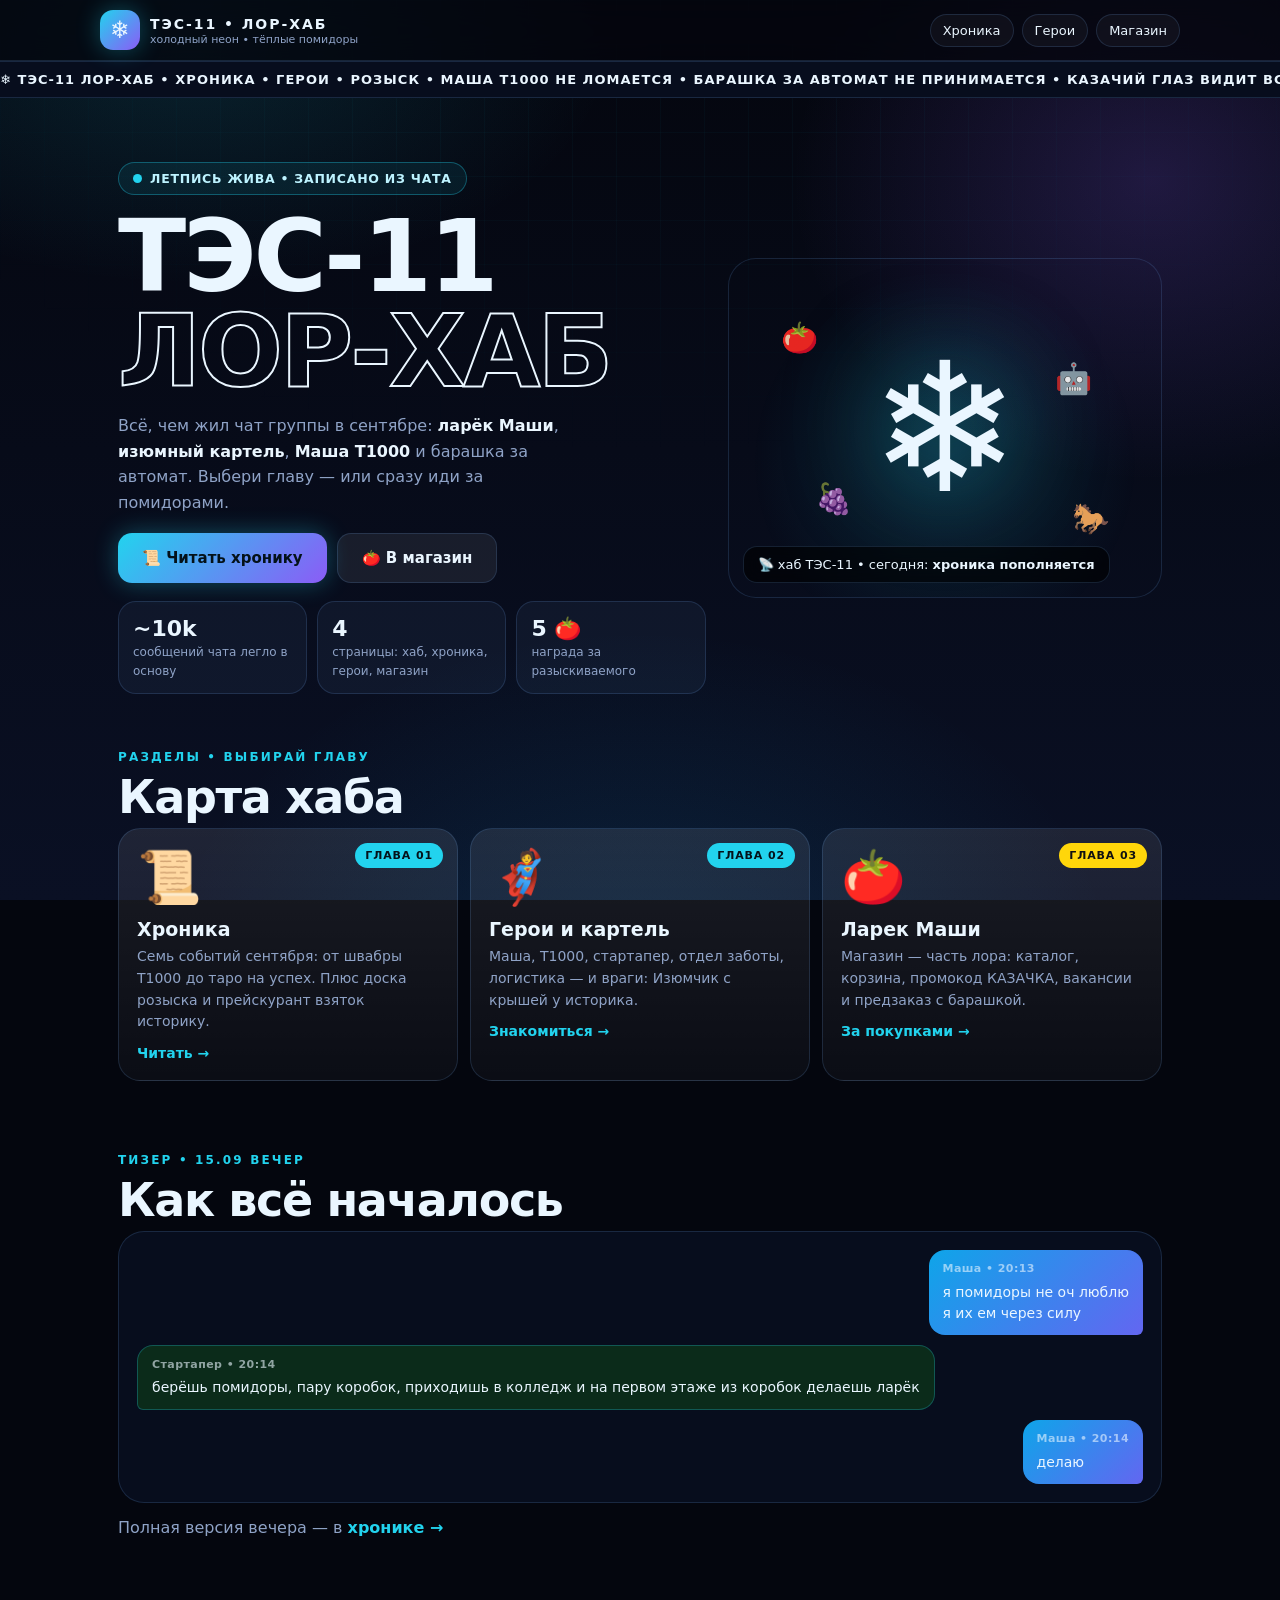
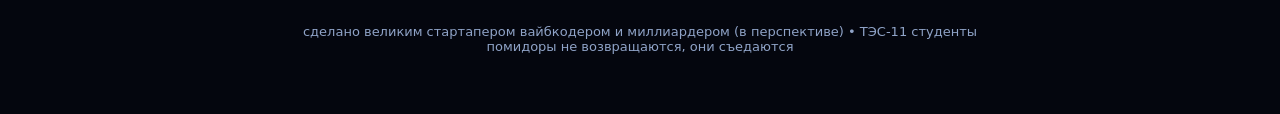
==== commit c2173231: "fix: убрать надпись НЕОН с главной" ====
--- a/index.html
+++ b/index.html
@@ -29,7 +29,7 @@
 <header class="hero">
   <div>
     <span class="badge"><span class="pulse"></span><span>ЛЕТПИСЬ ЖИВА • ЗАПИСАНО ИЗ ЧАТА</span></span>
-    <h1>ТЭС-11<br><span class="stroke">ЛОР-ХАБ</span><br><span class="neon">НЕОН ❄️</span></h1>
+    <h1>ТЭС-11<br><span class="stroke">ЛОР-ХАБ</span></h1>
     <p class="sub">Всё, чем жил чат группы в сентябре: <b>ларёк Маши</b>, <b>изюмный картель</b>, <b>Маша Т1000</b> и барашка за автомат. Выбери главу — или сразу иди за помидорами.</p>
     <div class="cta-row">
       <a class="btn btn-neon" href="lore.html">📜 Читать хронику</a>
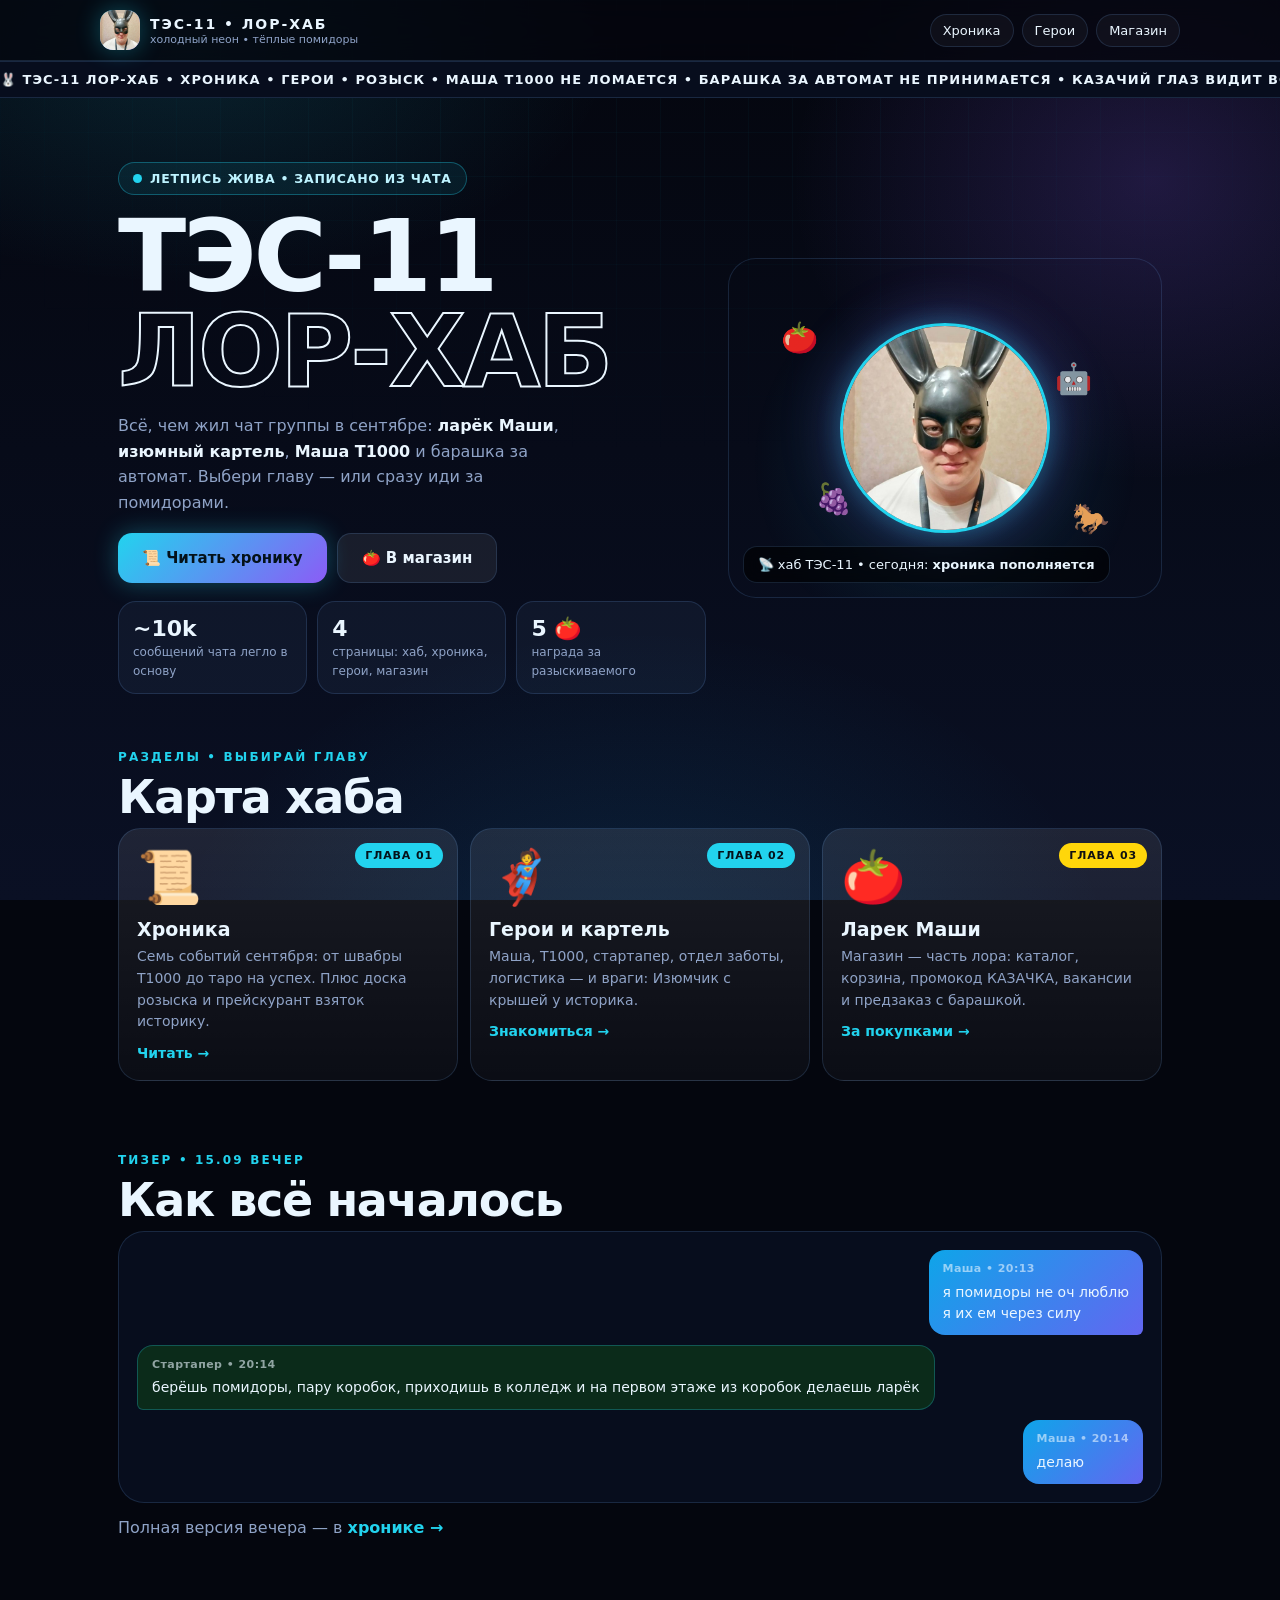
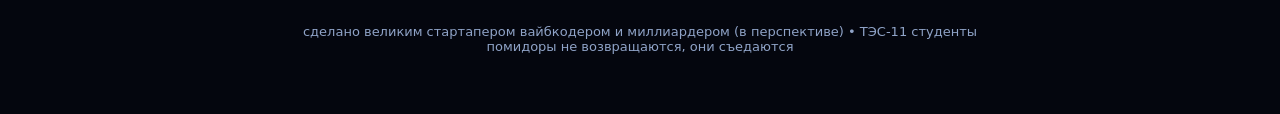
==== commit 4b27d172: "feat: аватарка группы вместо снежинки — лого, хиро, бегущая строка" ====
--- a/index.html
+++ b/index.html
@@ -14,7 +14,7 @@
 <div class="grid-bg"></div>
 
 <nav><div class="wrap nav-in">
-  <div class="logo">❄️</div>
+  <div class="logo"><img src="img/group.jpg" alt="Аватарка группы ТЭС-11"></div>
   <div class="brand"><b>ТЭС-11 • ЛОР-ХАБ</b><span>холодный неон • тёплые помидоры</span></div>
   <div class="nav-links">
     <a href="lore.html">Хроника</a>
@@ -23,7 +23,7 @@
   </div>
 </div></nav>
 
-<div class="marquee"><div>❄️ ТЭС-11 ЛОР-ХАБ • ХРОНИКА • ГЕРОИ • РОЗЫСК • МАША Т1000 НЕ ЛОМАЕТСЯ • БАРАШКА ЗА АВТОМАТ НЕ ПРИНИМАЕТСЯ • КАЗАЧИЙ ГЛАЗ ВИДИТ ВСЁ •&nbsp;❄️ ТЭС-11 ЛОР-ХАБ • ХРОНИКА • ГЕРОИ • РОЗЫСК • МАША Т1000 НЕ ЛОМАЕТСЯ • БАРАШКА ЗА АВТОМАТ НЕ ПРИНИМАЕТСЯ • КАЗАЧИЙ ГЛАЗ ВИДИТ ВСЁ •&nbsp;</div></div>
+<div class="marquee"><div>🐰 ТЭС-11 ЛОР-ХАБ • ХРОНИКА • ГЕРОИ • РОЗЫСК • МАША Т1000 НЕ ЛОМАЕТСЯ • БАРАШКА ЗА АВТОМАТ НЕ ПРИНИМАЕТСЯ • КАЗАЧИЙ ГЛАЗ ВИДИТ ВСЁ •&nbsp;🐰 ТЭС-11 ЛОР-ХАБ • ХРОНИКА • ГЕРОИ • РОЗЫСК • МАША Т1000 НЕ ЛОМАЕТСЯ • БАРАШКА ЗА АВТОМАТ НЕ ПРИНИМАЕТСЯ • КАЗАЧИЙ ГЛАЗ ВИДИТ ВСЁ •&nbsp;</div></div>
 
 <div class="wrap">
 <header class="hero">
@@ -42,7 +42,7 @@
     </div>
   </div>
   <div class="hub-stage">
-    <div class="hub-big">❄️</div>
+    <img class="hub-photo" src="img/group.jpg" alt="Аватарка группы ТЭС-11 — маска зайца">
     <span class="float" style="left:12%;top:18%">🍅</span>
     <span class="float" style="right:16%;top:30%;animation-delay:1s">🤖</span>
     <span class="float" style="left:20%;bottom:24%;animation-delay:2s">🍇</span>
--- a/styles.css
+++ b/styles.css
@@ -34,8 +34,9 @@
 nav{position:sticky;top:0;z-index:20;backdrop-filter:blur(16px);background:rgba(4,6,14,.75);border-bottom:1px solid var(--line)}
 body.shop nav{background:rgba(13,7,7,.72)}
 .nav-in{display:flex;align-items:center;gap:10px;padding:10px 0}
-.logo{width:40px;height:40px;flex:none;border-radius:13px;display:grid;place-items:center;font-size:24px;
+.logo{width:40px;height:40px;flex:none;border-radius:13px;display:grid;place-items:center;font-size:24px;overflow:hidden;
   background:linear-gradient(135deg,#22d3ee,#8b5cf6);box-shadow:var(--glow);animation:bob 3s ease-in-out infinite}
+.logo img{width:100%;height:100%;object-fit:cover;display:block}
 body.shop .logo{background:linear-gradient(135deg,#ff3b30,#ff9f0a)}
 @keyframes bob{0%,100%{transform:rotate(-6deg) scale(1)}50%{transform:rotate(6deg) scale(1.07)}}
 .brand{min-width:0}
@@ -83,6 +84,7 @@
 .stat span{font-size:12px;color:var(--mut)}
 .hub-stage{position:relative;min-height:340px;display:grid;place-items:center;background:radial-gradient(circle at 50% 60%, #22d3ee22, transparent 65%);border:1px solid var(--line);border-radius:28px;overflow:hidden}
 .hub-big{font-size:clamp(100px,24vw,180px);filter:drop-shadow(0 0 50px #22d3ee88);animation:bob 4s ease-in-out infinite;user-select:none}
+.hub-photo{width:min(58vw,210px);height:min(58vw,210px);object-fit:cover;border-radius:50%;border:3px solid var(--acc);box-shadow:var(--glow),0 0 60px #8b5cf655;animation:bob 4s ease-in-out infinite;user-select:none}
 .float{position:absolute;font-size:30px;opacity:.9;animation:fl 6s ease-in-out infinite}
 @keyframes fl{0%,100%{transform:translateY(0) rotate(-10deg)}50%{transform:translateY(-22px) rotate(12deg)}}
 .larek{position:absolute;left:14px;bottom:14px;max-width:calc(100% - 28px);background:rgba(0,0,0,.6);backdrop-filter:blur(8px);border:1px solid var(--line);border-radius:14px;padding:10px 14px;font-size:13px}
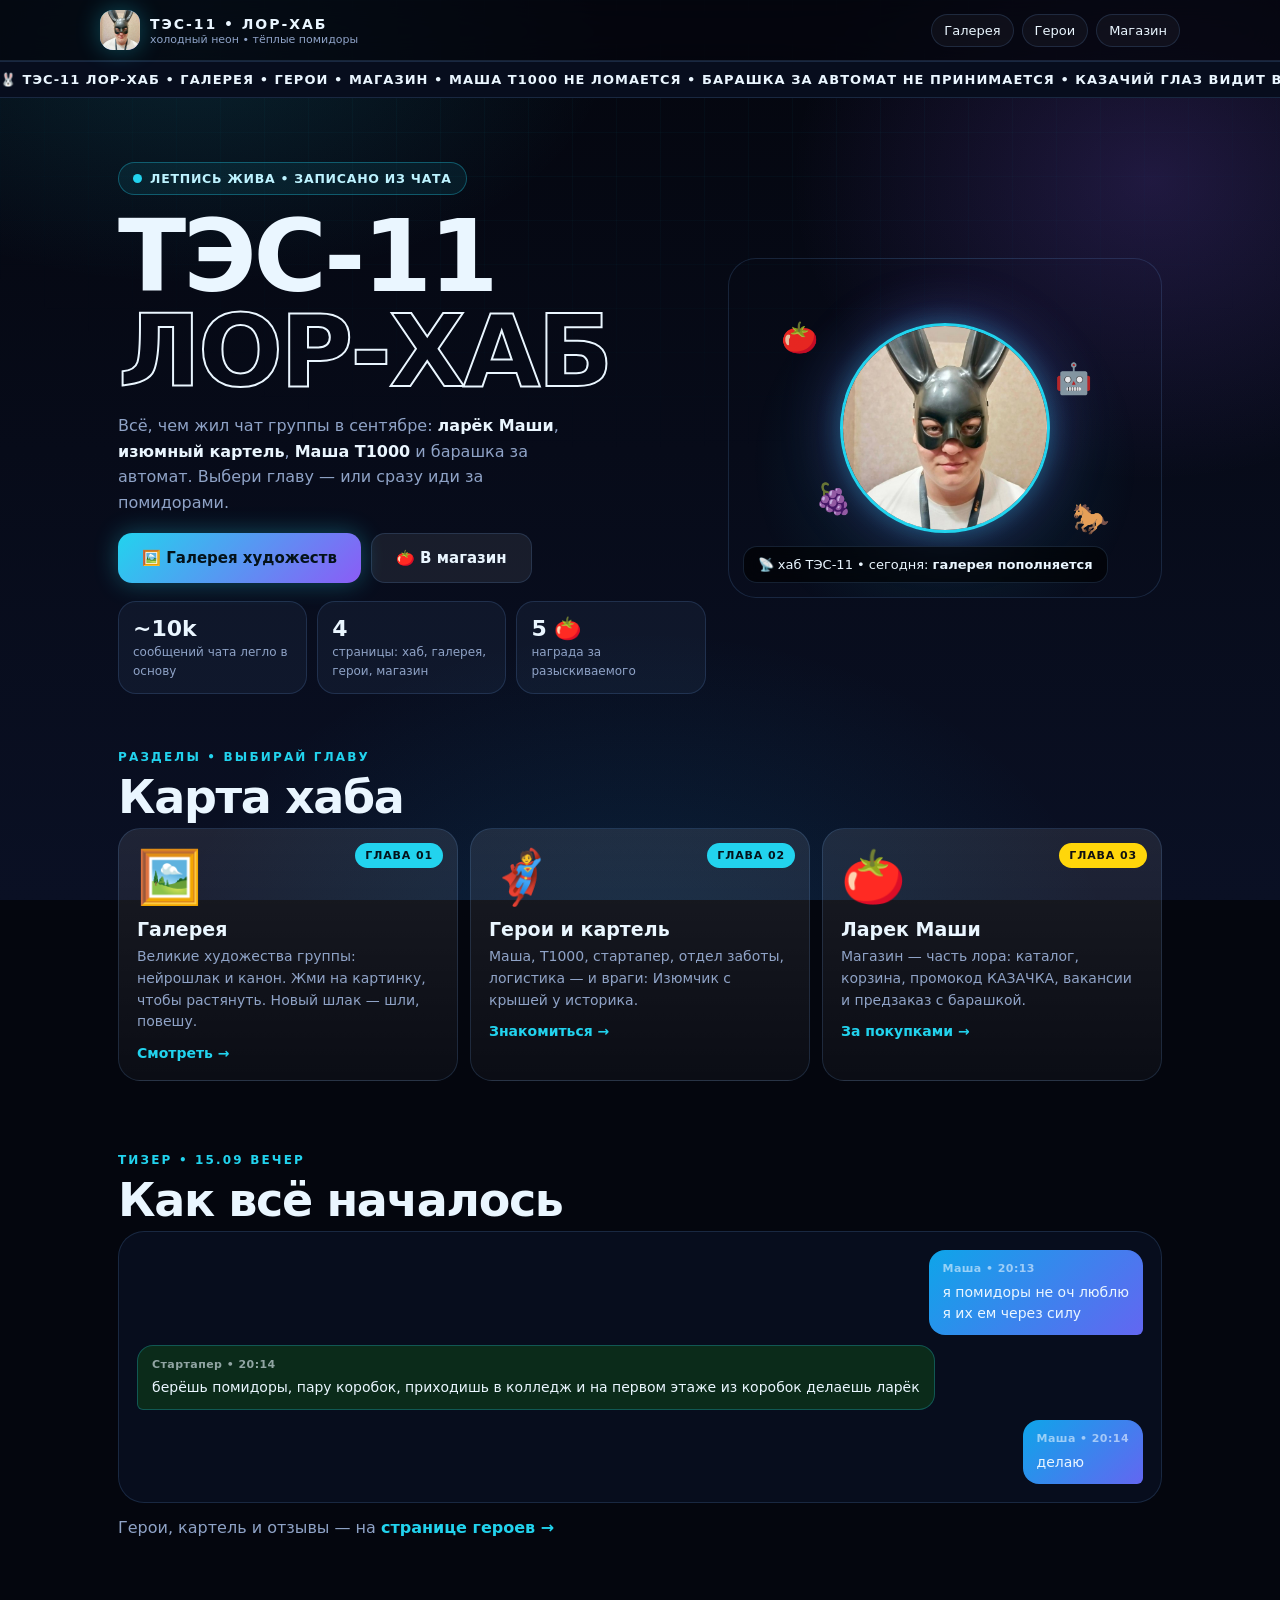
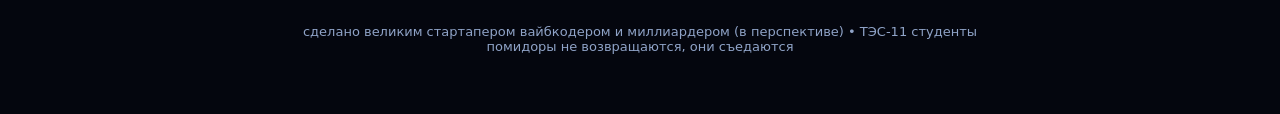
==== commit add54847: "feat: галерея с лайтбоксом, хроника скрыта, герои онли-преподы" ====
--- a/index.html
+++ b/index.html
@@ -4,9 +4,9 @@
 <meta charset="UTF-8">
 <meta name="viewport" content="width=device-width, initial-scale=1.0, viewport-fit=cover">
 <title>ТЭС-11 • ЛОР-ХАБ — холодный неон, тёплые помидоры</title>
-<meta name="description" content="Лор-хаб чата ТЭС-11: хроника, герои, розыск и ларек Маши.">
-<meta property="og:title" content="ТЭС-11 • ЛОР-ХАБ ❄️">
-<meta property="og:description" content="Хроника, герои, изюмный картель и магазин помидоров.">
+<meta name="description" content="Лор-хаб чата ТЭС-11: галерея, герои и ларек Маши.">
+<meta property="og:title" content="ТЭС-11 • ЛОР-ХАБ">
+<meta property="og:description" content="Галерея, герои, изюмный картель и магазин помидоров.">
 <meta property="og:image" content="img/rozysk-v2.jpg">
 <link rel="stylesheet" href="styles.css">
 </head>
@@ -14,16 +14,16 @@
 <div class="grid-bg"></div>
 
 <nav><div class="wrap nav-in">
-  <div class="logo"><img src="img/group.jpg" alt="Аватарка группы ТЭС-11"></div>
+  <div class="logo"><img src="img/group.jpg" alt="Аватарка группы ТЭС-11" width="40" height="40" style="width:100%;height:100%"></div>
   <div class="brand"><b>ТЭС-11 • ЛОР-ХАБ</b><span>холодный неон • тёплые помидоры</span></div>
   <div class="nav-links">
-    <a href="lore.html">Хроника</a>
+    <a href="gallery.html">Галерея</a>
     <a href="heroes.html">Герои</a>
     <a href="shop.html">Магазин</a>
   </div>
 </div></nav>
 
-<div class="marquee"><div>🐰 ТЭС-11 ЛОР-ХАБ • ХРОНИКА • ГЕРОИ • РОЗЫСК • МАША Т1000 НЕ ЛОМАЕТСЯ • БАРАШКА ЗА АВТОМАТ НЕ ПРИНИМАЕТСЯ • КАЗАЧИЙ ГЛАЗ ВИДИТ ВСЁ •&nbsp;🐰 ТЭС-11 ЛОР-ХАБ • ХРОНИКА • ГЕРОИ • РОЗЫСК • МАША Т1000 НЕ ЛОМАЕТСЯ • БАРАШКА ЗА АВТОМАТ НЕ ПРИНИМАЕТСЯ • КАЗАЧИЙ ГЛАЗ ВИДИТ ВСЁ •&nbsp;</div></div>
+<div class="marquee"><div>🐰 ТЭС-11 ЛОР-ХАБ • ГАЛЕРЕЯ • ГЕРОИ • МАГАЗИН • МАША Т1000 НЕ ЛОМАЕТСЯ • БАРАШКА ЗА АВТОМАТ НЕ ПРИНИМАЕТСЯ • КАЗАЧИЙ ГЛАЗ ВИДИТ ВСЁ •&nbsp;🐰 ТЭС-11 ЛОР-ХАБ • ГАЛЕРЕЯ • ГЕРОИ • МАГАЗИН • МАША Т1000 НЕ ЛОМАЕТСЯ • БАРАШКА ЗА АВТОМАТ НЕ ПРИНИМАЕТСЯ • КАЗАЧИЙ ГЛАЗ ВИДИТ ВСЁ •&nbsp;</div></div>
 
 <div class="wrap">
 <header class="hero">
@@ -32,22 +32,22 @@
     <h1>ТЭС-11<br><span class="stroke">ЛОР-ХАБ</span></h1>
     <p class="sub">Всё, чем жил чат группы в сентябре: <b>ларёк Маши</b>, <b>изюмный картель</b>, <b>Маша Т1000</b> и барашка за автомат. Выбери главу — или сразу иди за помидорами.</p>
     <div class="cta-row">
-      <a class="btn btn-neon" href="lore.html">📜 Читать хронику</a>
+      <a class="btn btn-neon" href="gallery.html">🖼️ Галерея художеств</a>
       <a class="btn btn-ghost" href="shop.html">🍅 В магазин</a>
     </div>
     <div class="stats">
       <div class="stat"><b>~10k</b><span>сообщений чата легло в основу</span></div>
-      <div class="stat"><b>4</b><span>страницы: хаб, хроника, герои, магазин</span></div>
+      <div class="stat"><b>4</b><span>страницы: хаб, галерея, герои, магазин</span></div>
       <div class="stat"><b>5 🍅</b><span>награда за разыскиваемого</span></div>
     </div>
   </div>
   <div class="hub-stage">
-    <img class="hub-photo" src="img/group.jpg" alt="Аватарка группы ТЭС-11 — маска зайца">
+    <img class="hub-photo" src="img/group.jpg" alt="Аватарка группы ТЭС-11 — маска зайца" width="210" height="210" style="width:min(58vw,210px);height:min(58vw,210px)">
     <span class="float" style="left:12%;top:18%">🍅</span>
     <span class="float" style="right:16%;top:30%;animation-delay:1s">🤖</span>
     <span class="float" style="left:20%;bottom:24%;animation-delay:2s">🍇</span>
     <span class="float" style="right:12%;bottom:18%;animation-delay:.5s">🐎</span>
-    <div class="larek">📡 хаб ТЭС-11 • сегодня: <b>хроника пополняется</b></div>
+    <div class="larek">📡 хаб ТЭС-11 • сегодня: <b>галерея пополняется</b></div>
   </div>
 </header>
 
@@ -55,7 +55,7 @@
   <div class="kicker">РАЗДЕЛЫ • ВЫБИРАЙ ГЛАВУ</div>
   <h2>Карта хаба</h2>
   <div class="grid">
-    <div class="card reveal on"><div class="em">📜</div><span class="tag hot">ГЛАВА 01</span><h3>Хроника</h3><p>Семь событий сентября: от швабры Т1000 до таро на успех. Плюс доска розыска и прейскурант взяток историку.</p><a class="go" href="lore.html">Читать →</a></div>
+    <div class="card reveal on"><div class="em">🖼️</div><span class="tag hot">ГЛАВА 01</span><h3>Галерея</h3><p>Великие художества группы: нейрошлак и канон. Жми на картинку, чтобы растянуть. Новый шлак — шли, повешу.</p><a class="go" href="gallery.html">Смотреть →</a></div>
     <div class="card reveal on"><div class="em">🦸</div><span class="tag hot">ГЛАВА 02</span><h3>Герои и картель</h3><p>Маша, Т1000, стартапер, отдел заботы, логистика — и враги: Изюмчик с крышей у историка.</p><a class="go" href="heroes.html">Знакомиться →</a></div>
     <div class="card reveal on"><div class="em">🍅</div><span class="tag">ГЛАВА 03</span><h3>Ларек Маши</h3><p>Магазин — часть лора: каталог, корзина, промокод КАЗАЧКА, вакансии и предзаказ с барашкой.</p><a class="go" href="shop.html">За покупками →</a></div>
   </div>
@@ -69,7 +69,7 @@
     <div class="msg m-green"><small>Стартапер • 20:14</small>берёшь помидоры, пару коробок, приходишь в колледж и на первом этаже из коробок делаешь ларёк</div>
     <div class="msg m-right"><small>Маша • 20:14</small>делаю</div>
   </div>
-  <p class="lead" style="margin-top:12px">Полная версия вечера — в <a class="go" href="lore.html" style="color:var(--acc);font-weight:800;text-decoration:none">хронике →</a></p>
+  <p class="lead" style="margin-top:12px">Герои, картель и отзывы — на <a class="go" href="heroes.html" style="color:var(--acc);font-weight:800;text-decoration:none">странице героев →</a></p>
 </section>
 
 <footer>сделано великим стартапером вайбкодером и миллиардером (в перспективе) • ТЭС-11 студенты<br>помидоры не возвращаются, они съедаются</footer>
--- a/styles.css
+++ b/styles.css
@@ -114,6 +114,9 @@
 .card .em{font-size:52px}
 .card h3{margin:10px 0 6px;font-size:19px}
 .card p{color:var(--mut);font-size:14px;line-height:1.55;min-height:44px}
+.card .ph{width:100%;height:220px;object-fit:cover;border-radius:14px;border:1px solid var(--line);margin-bottom:10px;display:block}
+.card .ph-row{display:grid;grid-template-columns:1fr 1fr;gap:8px;margin-bottom:10px}
+.card .ph-row img{width:100%;height:180px;object-fit:cover;border-radius:14px;border:1px solid var(--line);display:block}
 .card .go{display:inline-block;margin-top:12px;color:var(--acc);font-weight:800;font-size:14px;text-decoration:none}
 .tag{position:absolute;top:14px;right:14px;font-size:11px;font-weight:800;letter-spacing:.08em;background:var(--warm);color:#111;padding:6px 10px;border-radius:100px}
 .tag.hot{background:var(--acc);color:#04121a}
@@ -165,7 +168,7 @@
 .order{background:linear-gradient(135deg,#0ea5e9,#6d28d9);border-radius:28px;padding:26px;position:relative;overflow:hidden}
 body.shop .order{background:linear-gradient(135deg,#ff3b30,#a31212)}
 .order::after{content:"🍅";position:absolute;right:-20px;bottom:-40px;font-size:200px;opacity:.18;rotate:-12deg}
-body:not(.shop) .order::after{content:"❄️"}
+body:not(.shop) .order::after{content:"🐰"}
 .order h2{color:#fff}
 .form{display:grid;gap:10px;margin-top:16px;position:relative;z-index:1}
 .form input,.form select{background:rgba(0,0,0,.35);border:1px solid rgba(255,255,255,.3);color:#fff;border-radius:14px;padding:14px;font-size:15px;width:100%;outline:none}
@@ -206,3 +209,20 @@
 #boom{position:fixed;inset:0;pointer-events:none;z-index:99;font-size:28px}
 .crumbs{font-size:12px;color:var(--mut);letter-spacing:.08em;margin:18px 0 0}
 .crumbs a{color:var(--acc);text-decoration:none}
+/* GALLERY */
+.gal{display:grid;gap:12px}
+@media(min-width:720px){.gal{grid-template-columns:1fr 1fr}}
+.gal figure{border:1px solid var(--line);border-radius:22px;overflow:hidden;background:var(--card);cursor:zoom-in}
+.gal img{width:100%;height:260px;object-fit:cover;display:block}
+@media(min-width:760px){.gal img{height:320px}}
+.gal figcaption{padding:12px 16px 16px;font-size:13.5px;line-height:1.6;color:var(--mut)}
+.gal figcaption b{color:var(--txt);display:block;font-size:15px;margin-bottom:4px}
+img[data-lb]{cursor:zoom-in}
+/* LIGHTBOX */
+#lb{position:fixed;inset:0;z-index:99;background:rgba(0,0,0,.92);display:none;place-items:center;padding:16px}
+#lb.open{display:grid}
+#lb img{max-width:100%;max-height:88vh;max-height:88dvh;border-radius:14px;border:1px solid var(--line);object-fit:contain}
+#lb .x{position:absolute;top:12px;right:12px;border:1px solid var(--line);background:rgba(255,255,255,.08);color:#fff;border-radius:100px;width:44px;height:44px;font-size:20px;cursor:pointer}
+#lb .n{position:absolute;top:50%;transform:translateY(-50%);border:1px solid var(--line);background:rgba(255,255,255,.08);color:#fff;border-radius:100px;width:48px;height:48px;font-size:22px;cursor:pointer}
+#lb .prev{left:10px}#lb .next{right:10px}
+#lb .cap{position:absolute;bottom:12px;left:0;right:0;text-align:center;color:var(--mut);font-size:13px;padding:0 16px}
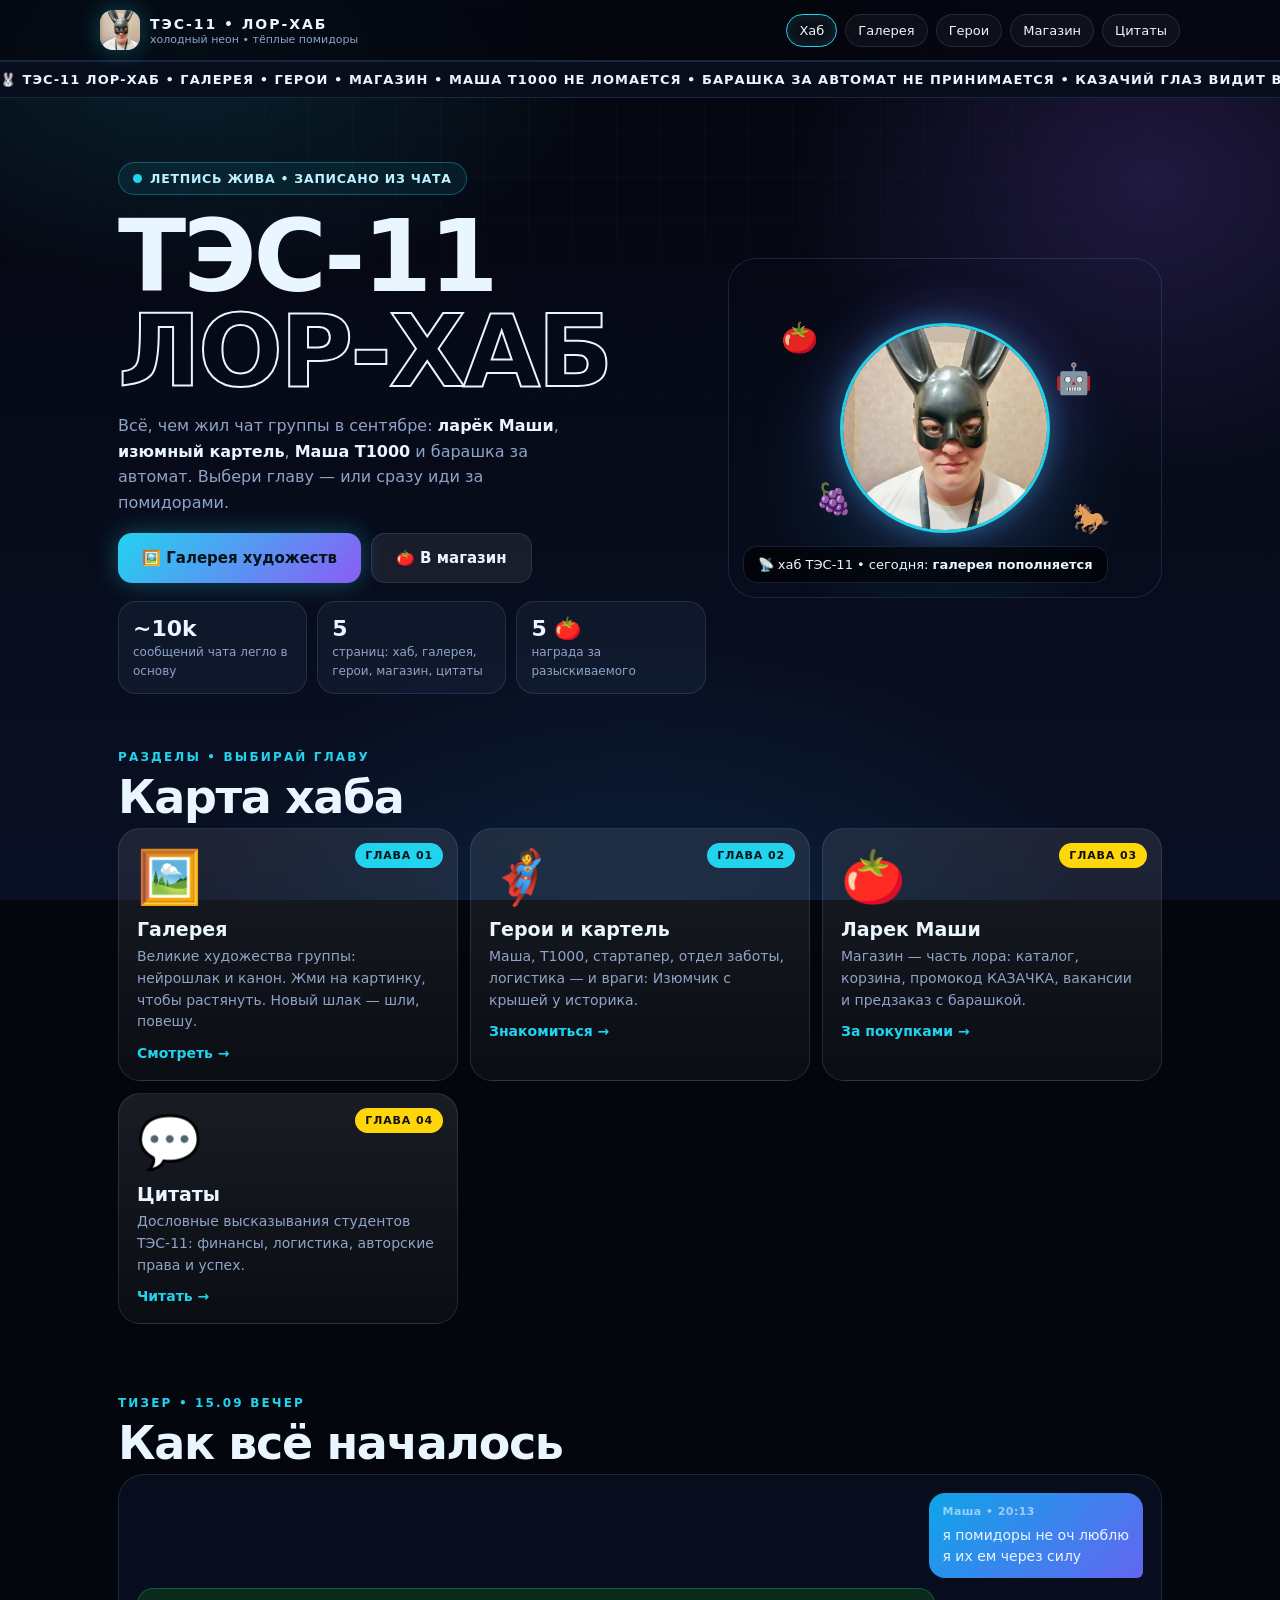
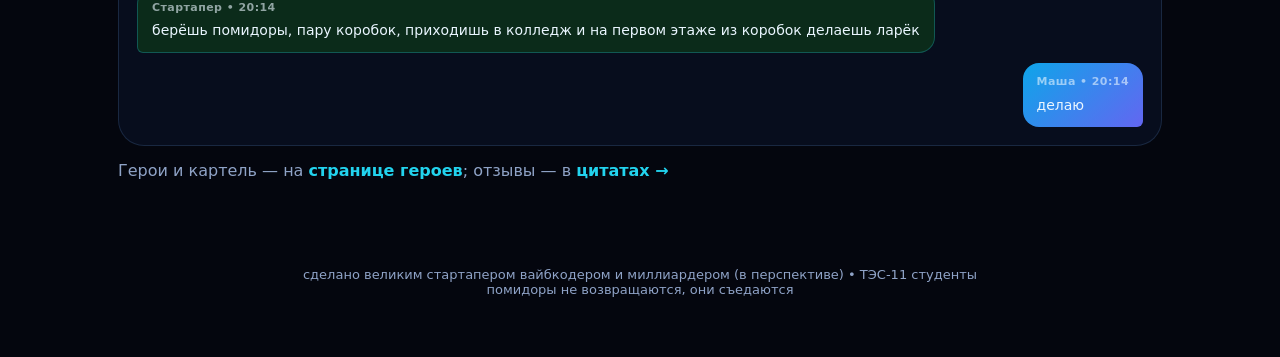
==== commit d3704c7f: "Move student quotes to dedicated page" ====
--- a/index.html
+++ b/index.html
@@ -17,9 +17,11 @@
   <div class="logo"><img src="img/group.jpg" alt="Аватарка группы ТЭС-11" width="40" height="40" style="width:100%;height:100%"></div>
   <div class="brand"><b>ТЭС-11 • ЛОР-ХАБ</b><span>холодный неон • тёплые помидоры</span></div>
   <div class="nav-links">
+    <a href="index.html" class="cur">Хаб</a>
     <a href="gallery.html">Галерея</a>
     <a href="heroes.html">Герои</a>
     <a href="shop.html">Магазин</a>
+    <a href="quotes.html">Цитаты</a>
   </div>
 </div></nav>
 
@@ -37,7 +39,7 @@
     </div>
     <div class="stats">
       <div class="stat"><b>~10k</b><span>сообщений чата легло в основу</span></div>
-      <div class="stat"><b>4</b><span>страницы: хаб, галерея, герои, магазин</span></div>
+      <div class="stat"><b>5</b><span>страниц: хаб, галерея, герои, магазин, цитаты</span></div>
       <div class="stat"><b>5 🍅</b><span>награда за разыскиваемого</span></div>
     </div>
   </div>
@@ -58,6 +60,7 @@
     <div class="card reveal on"><div class="em">🖼️</div><span class="tag hot">ГЛАВА 01</span><h3>Галерея</h3><p>Великие художества группы: нейрошлак и канон. Жми на картинку, чтобы растянуть. Новый шлак — шли, повешу.</p><a class="go" href="gallery.html">Смотреть →</a></div>
     <div class="card reveal on"><div class="em">🦸</div><span class="tag hot">ГЛАВА 02</span><h3>Герои и картель</h3><p>Маша, Т1000, стартапер, отдел заботы, логистика — и враги: Изюмчик с крышей у историка.</p><a class="go" href="heroes.html">Знакомиться →</a></div>
     <div class="card reveal on"><div class="em">🍅</div><span class="tag">ГЛАВА 03</span><h3>Ларек Маши</h3><p>Магазин — часть лора: каталог, корзина, промокод КАЗАЧКА, вакансии и предзаказ с барашкой.</p><a class="go" href="shop.html">За покупками →</a></div>
+    <div class="card reveal on"><div class="em">💬</div><span class="tag">ГЛАВА 04</span><h3>Цитаты</h3><p>Дословные высказывания студентов ТЭС-11: финансы, логистика, авторские права и успех.</p><a class="go" href="quotes.html">Читать →</a></div>
   </div>
 </section>
 
@@ -69,7 +72,7 @@
     <div class="msg m-green"><small>Стартапер • 20:14</small>берёшь помидоры, пару коробок, приходишь в колледж и на первом этаже из коробок делаешь ларёк</div>
     <div class="msg m-right"><small>Маша • 20:14</small>делаю</div>
   </div>
-  <p class="lead" style="margin-top:12px">Герои, картель и отзывы — на <a class="go" href="heroes.html" style="color:var(--acc);font-weight:800;text-decoration:none">странице героев →</a></p>
+  <p class="lead" style="margin-top:12px">Герои и картель — на <a class="go" href="heroes.html" style="color:var(--acc);font-weight:800;text-decoration:none">странице героев</a>; отзывы — в <a class="go" href="quotes.html" style="color:var(--acc);font-weight:800;text-decoration:none">цитатах →</a></p>
 </section>
 
 <footer>сделано великим стартапером вайбкодером и миллиардером (в перспективе) • ТЭС-11 студенты<br>помидоры не возвращаются, они съедаются</footer>
--- a/styles.css
+++ b/styles.css
@@ -210,19 +210,20 @@
 .crumbs{font-size:12px;color:var(--mut);letter-spacing:.08em;margin:18px 0 0}
 .crumbs a{color:var(--acc);text-decoration:none}
 /* GALLERY */
-.gal{display:grid;gap:12px}
-@media(min-width:720px){.gal{grid-template-columns:1fr 1fr}}
-.gal figure{border:1px solid var(--line);border-radius:22px;overflow:hidden;background:var(--card);cursor:zoom-in}
-.gal img{width:100%;height:260px;object-fit:cover;display:block}
+.gal{display:grid;gap:16px}
+@media(min-width:720px){.gal{grid-template-columns:repeat(2,minmax(0,1fr))}}
+.gal figure{border:1px solid var(--line);border-radius:22px;overflow:hidden;background:linear-gradient(180deg,rgba(255,255,255,.1),var(--card));box-shadow:0 12px 30px rgba(0,0,0,.18);cursor:zoom-in;transition:transform .2s,border-color .2s,box-shadow .2s}
+.gal figure:hover{transform:translateY(-3px);border-color:var(--acc);box-shadow:var(--glow)}
+.gal img{width:100%;height:260px;object-fit:cover;display:block;background:rgba(255,255,255,.05);-webkit-tap-highlight-color:transparent}
 @media(min-width:760px){.gal img{height:320px}}
 .gal figcaption{padding:12px 16px 16px;font-size:13.5px;line-height:1.6;color:var(--mut)}
 .gal figcaption b{color:var(--txt);display:block;font-size:15px;margin-bottom:4px}
-img[data-lb]{cursor:zoom-in}
+img[data-lb]{cursor:zoom-in;touch-action:manipulation}
 /* LIGHTBOX */
-#lb{position:fixed;inset:0;z-index:99;background:rgba(0,0,0,.92);display:none;place-items:center;padding:16px}
+#lb{position:fixed;inset:0;z-index:99;background:rgba(0,0,0,.92);display:none;place-items:center;padding:16px;touch-action:manipulation}
 #lb.open{display:grid}
 #lb img{max-width:100%;max-height:88vh;max-height:88dvh;border-radius:14px;border:1px solid var(--line);object-fit:contain}
-#lb .x{position:absolute;top:12px;right:12px;border:1px solid var(--line);background:rgba(255,255,255,.08);color:#fff;border-radius:100px;width:44px;height:44px;font-size:20px;cursor:pointer}
-#lb .n{position:absolute;top:50%;transform:translateY(-50%);border:1px solid var(--line);background:rgba(255,255,255,.08);color:#fff;border-radius:100px;width:48px;height:48px;font-size:22px;cursor:pointer}
+#lb .x{position:absolute;top:12px;right:12px;border:1px solid var(--line);background:rgba(255,255,255,.08);color:#fff;border-radius:100px;width:44px;height:44px;font-size:20px;cursor:pointer;-webkit-tap-highlight-color:transparent}
+#lb .n{position:absolute;top:50%;transform:translateY(-50%);border:1px solid var(--line);background:rgba(255,255,255,.08);color:#fff;border-radius:100px;width:48px;height:48px;font-size:22px;cursor:pointer;-webkit-tap-highlight-color:transparent}
 #lb .prev{left:10px}#lb .next{right:10px}
 #lb .cap{position:absolute;bottom:12px;left:0;right:0;text-align:center;color:var(--mut);font-size:13px;padding:0 16px}
